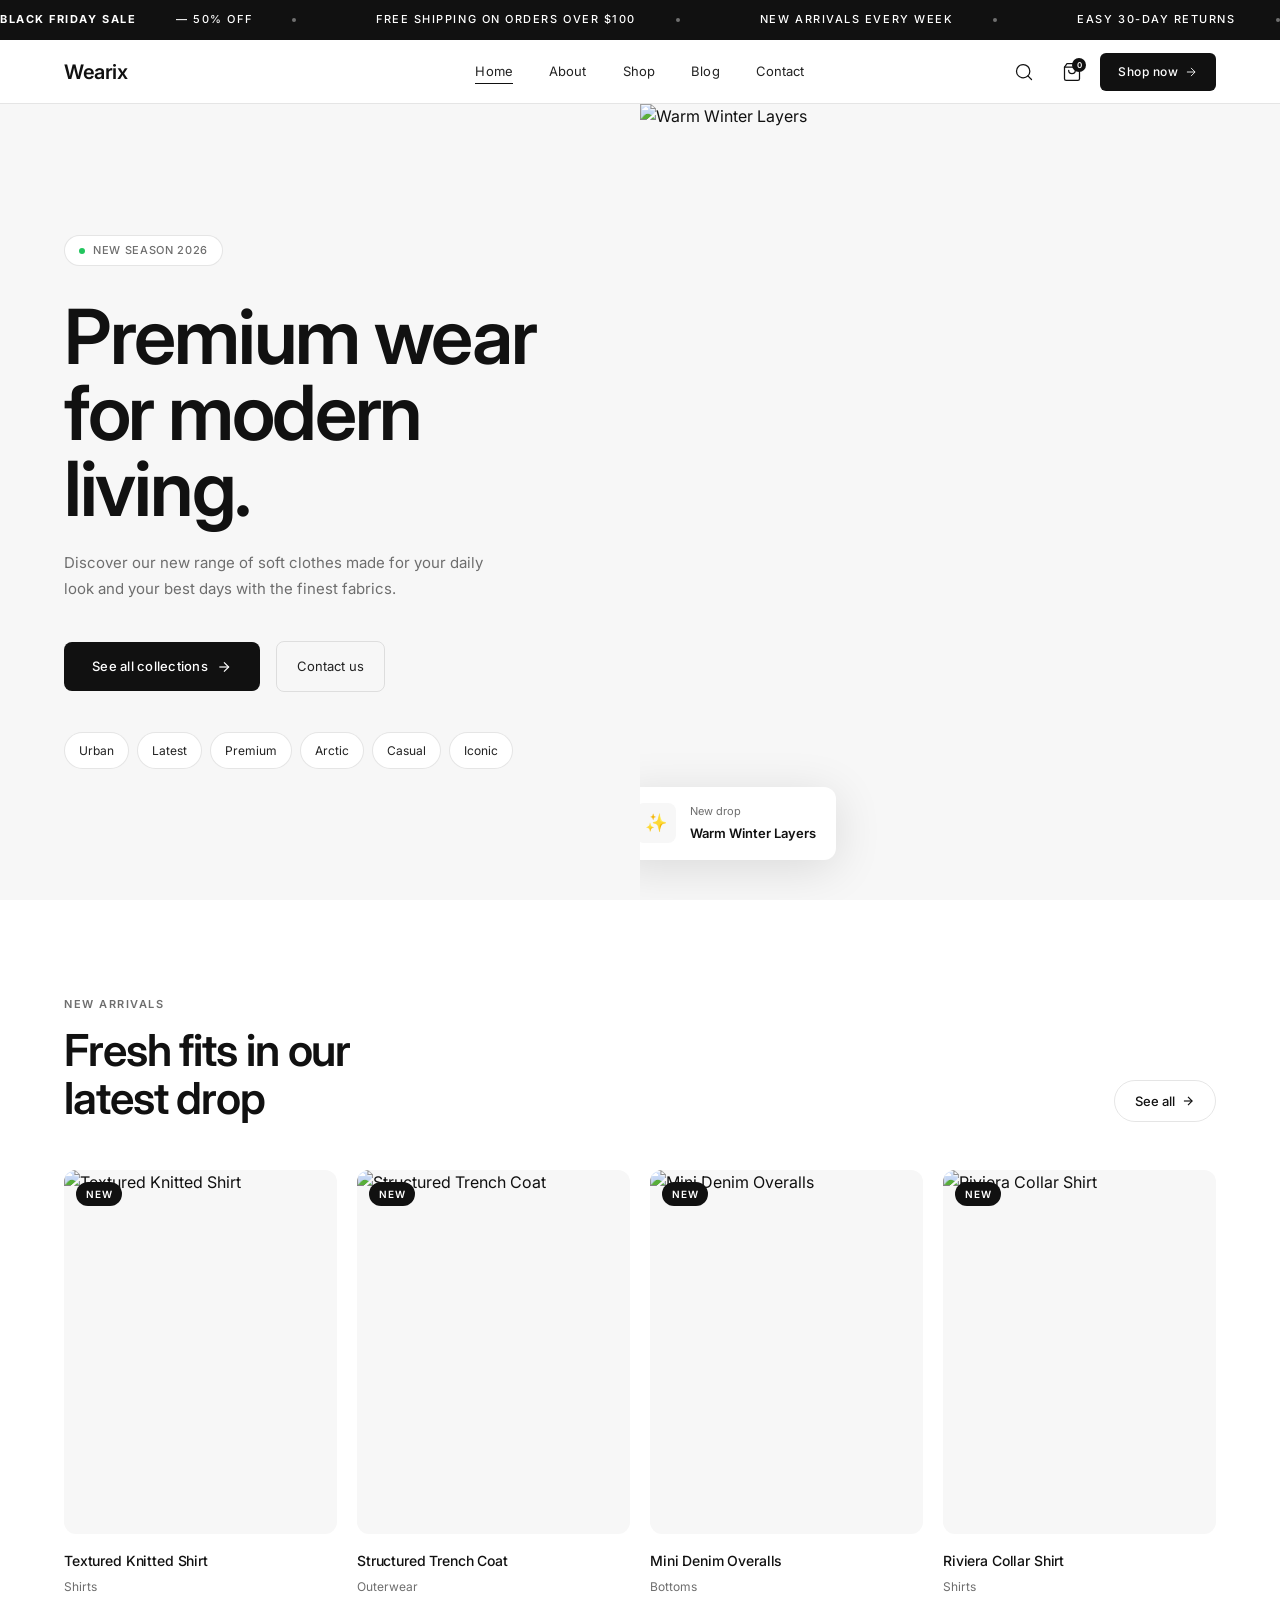
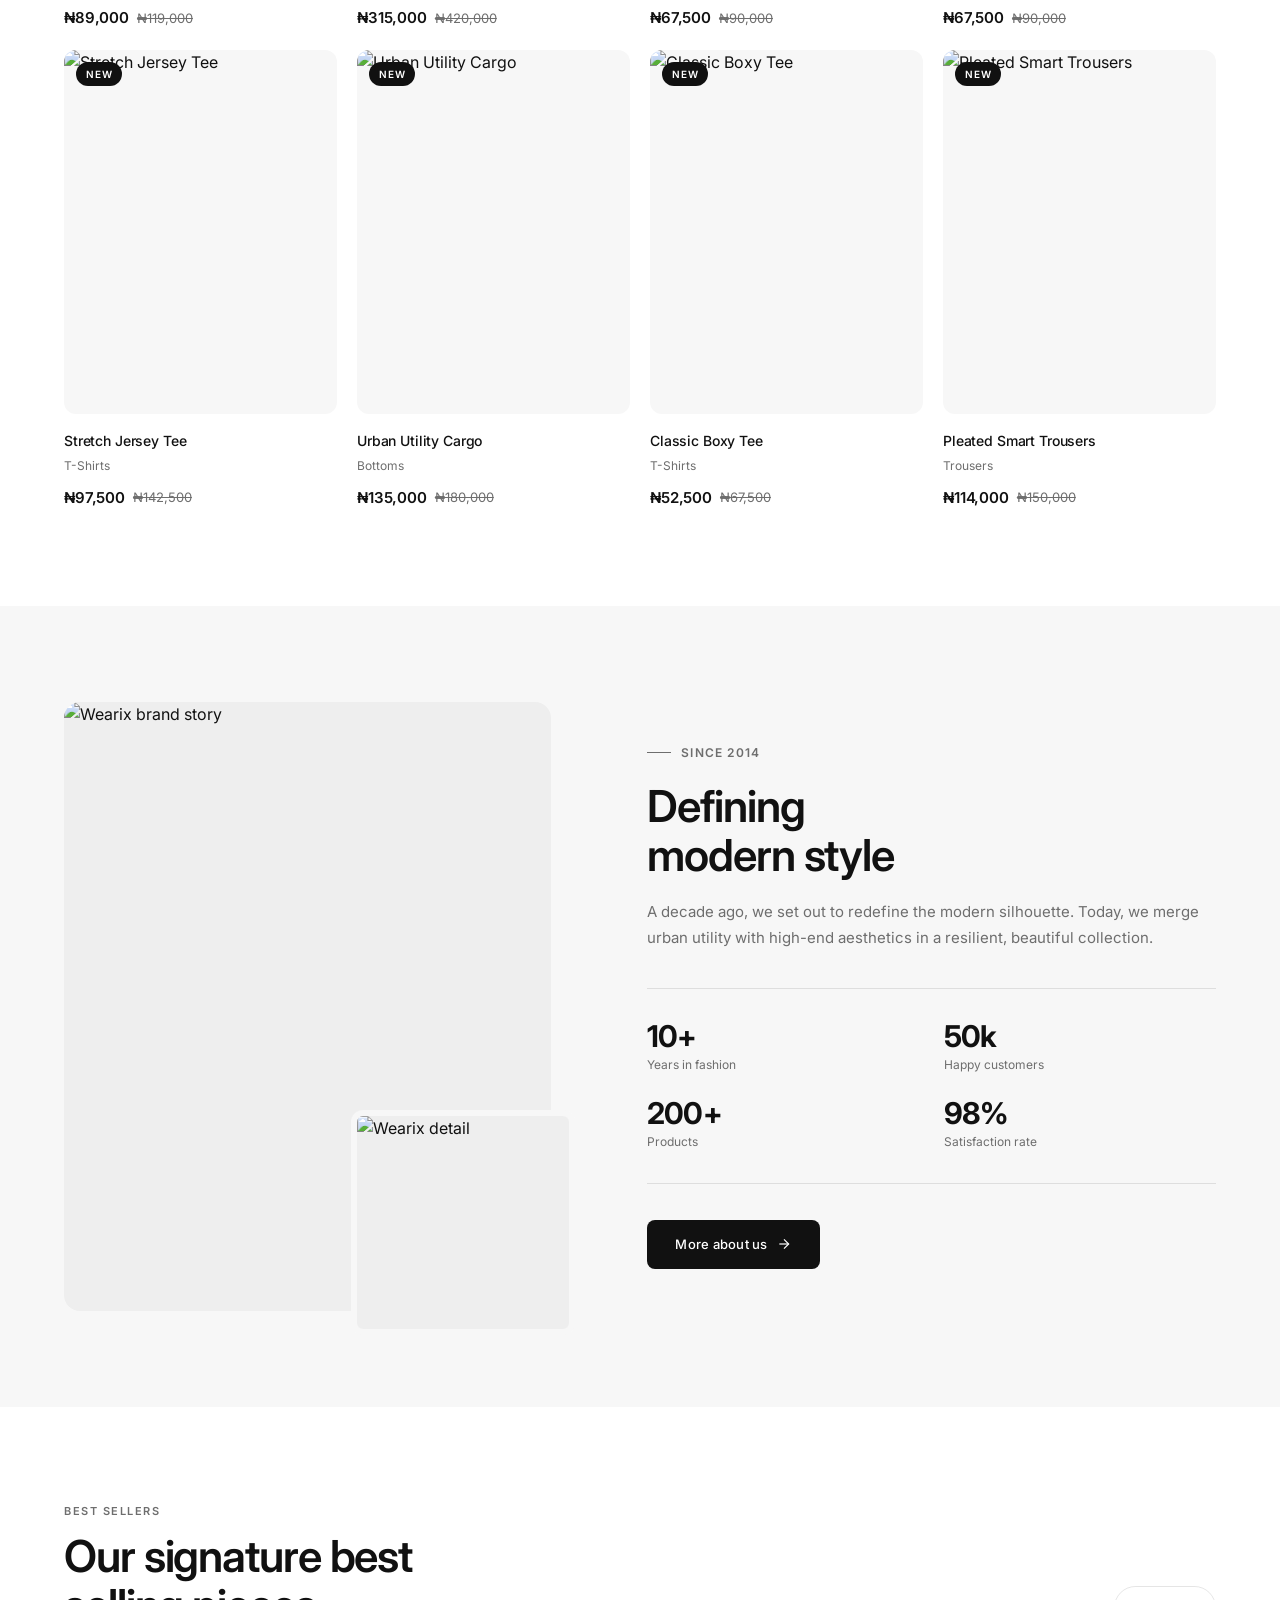
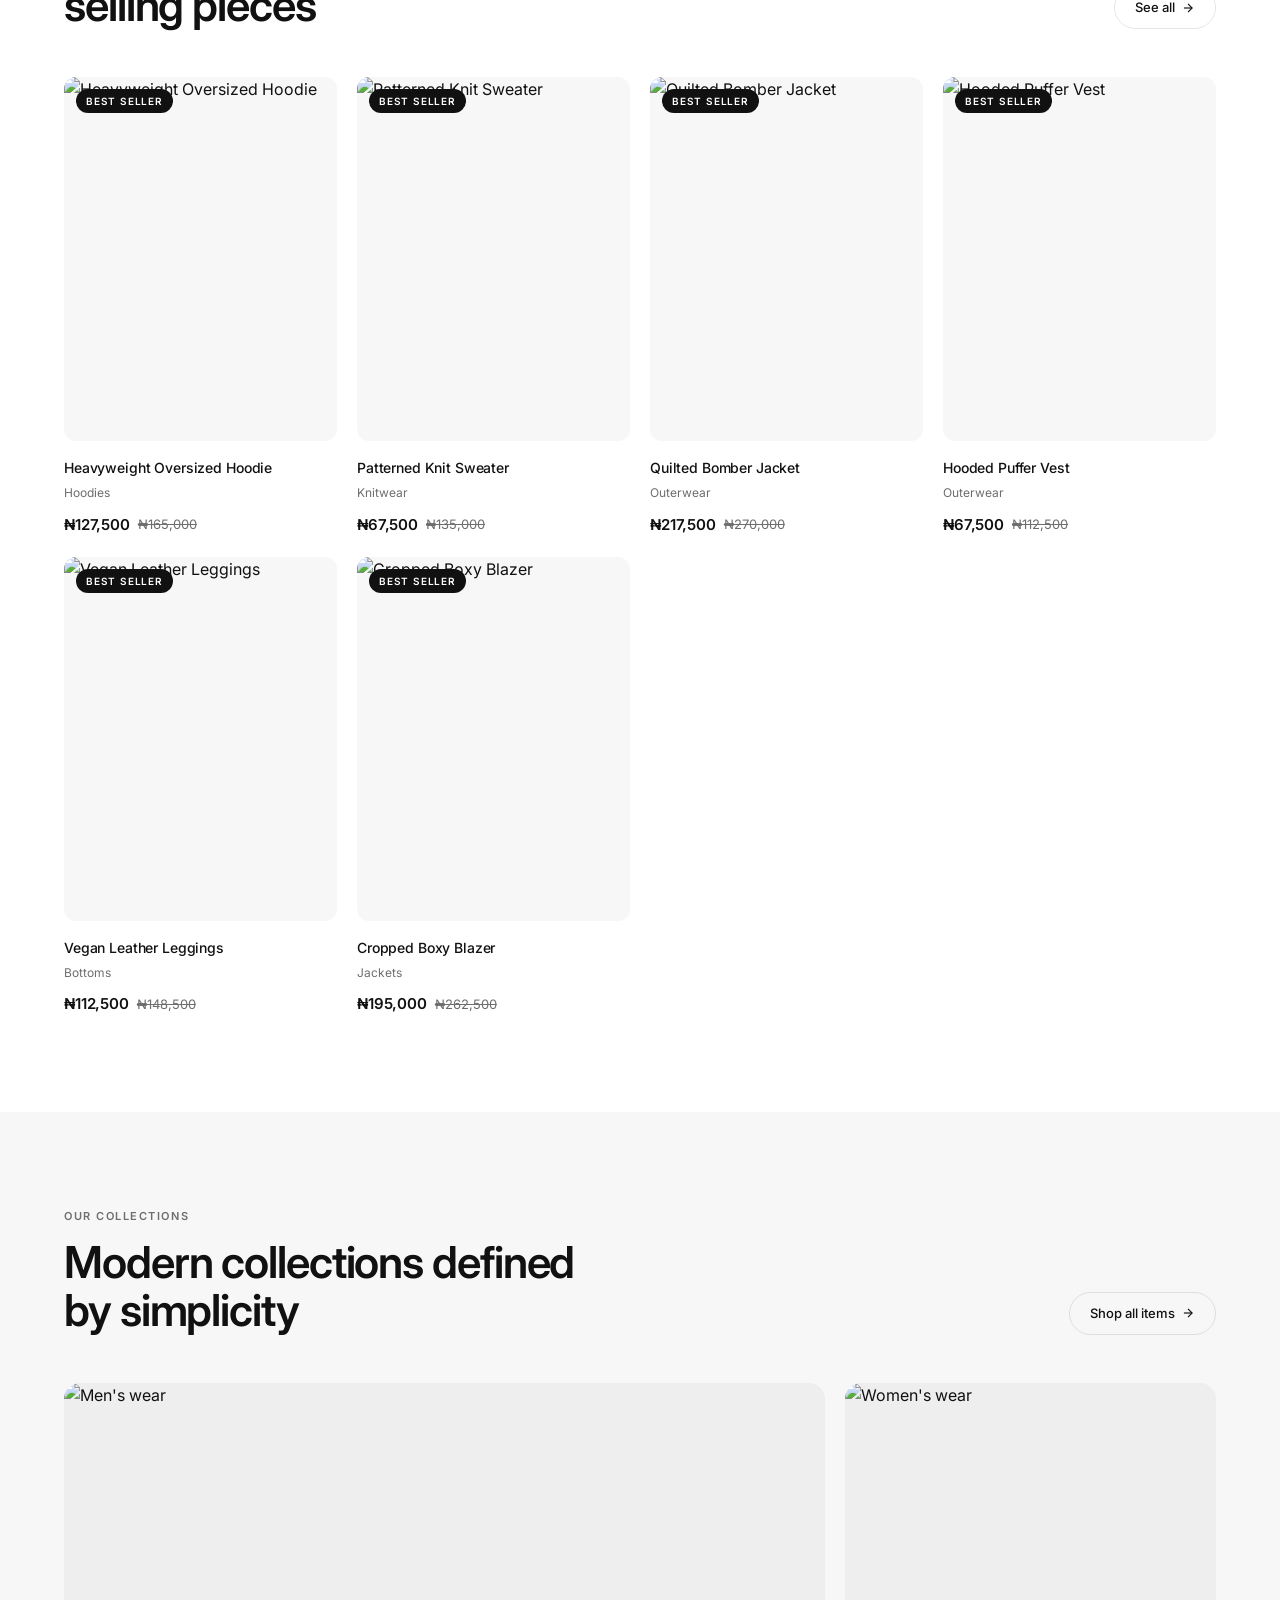
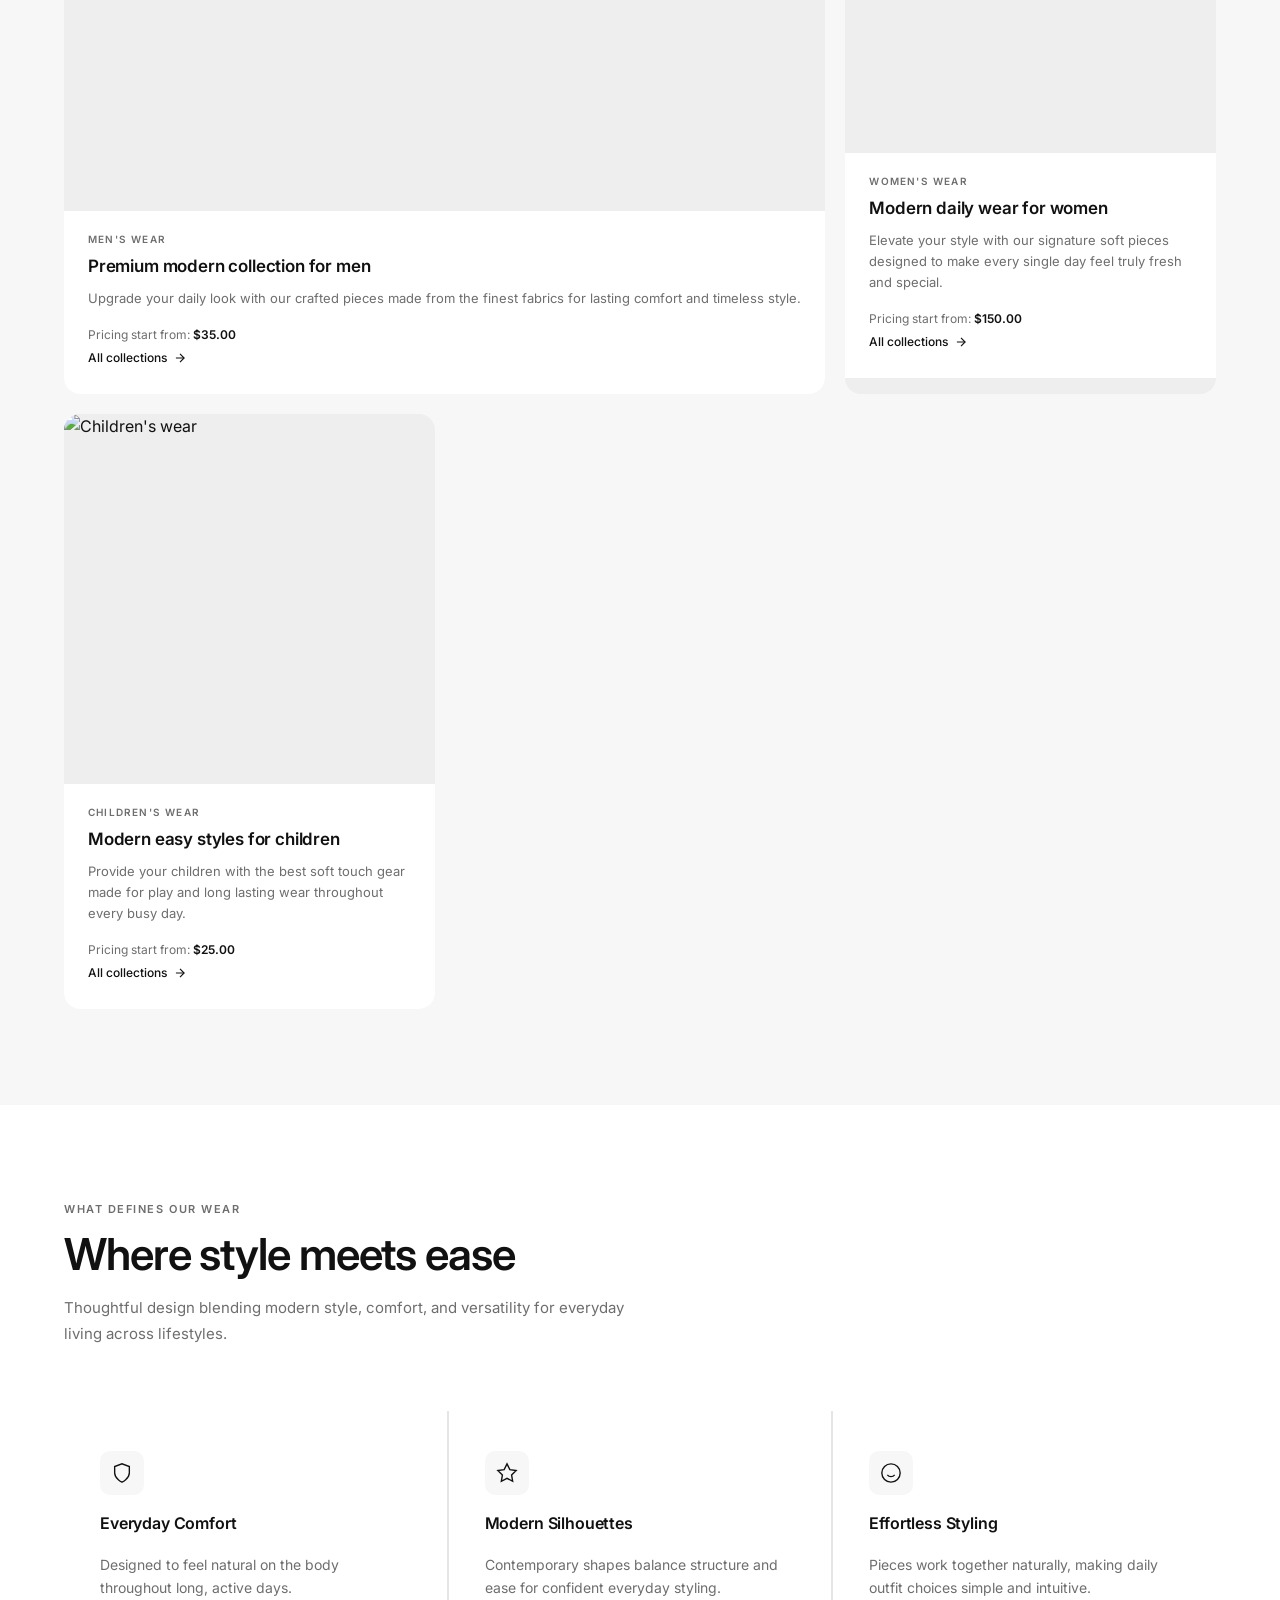
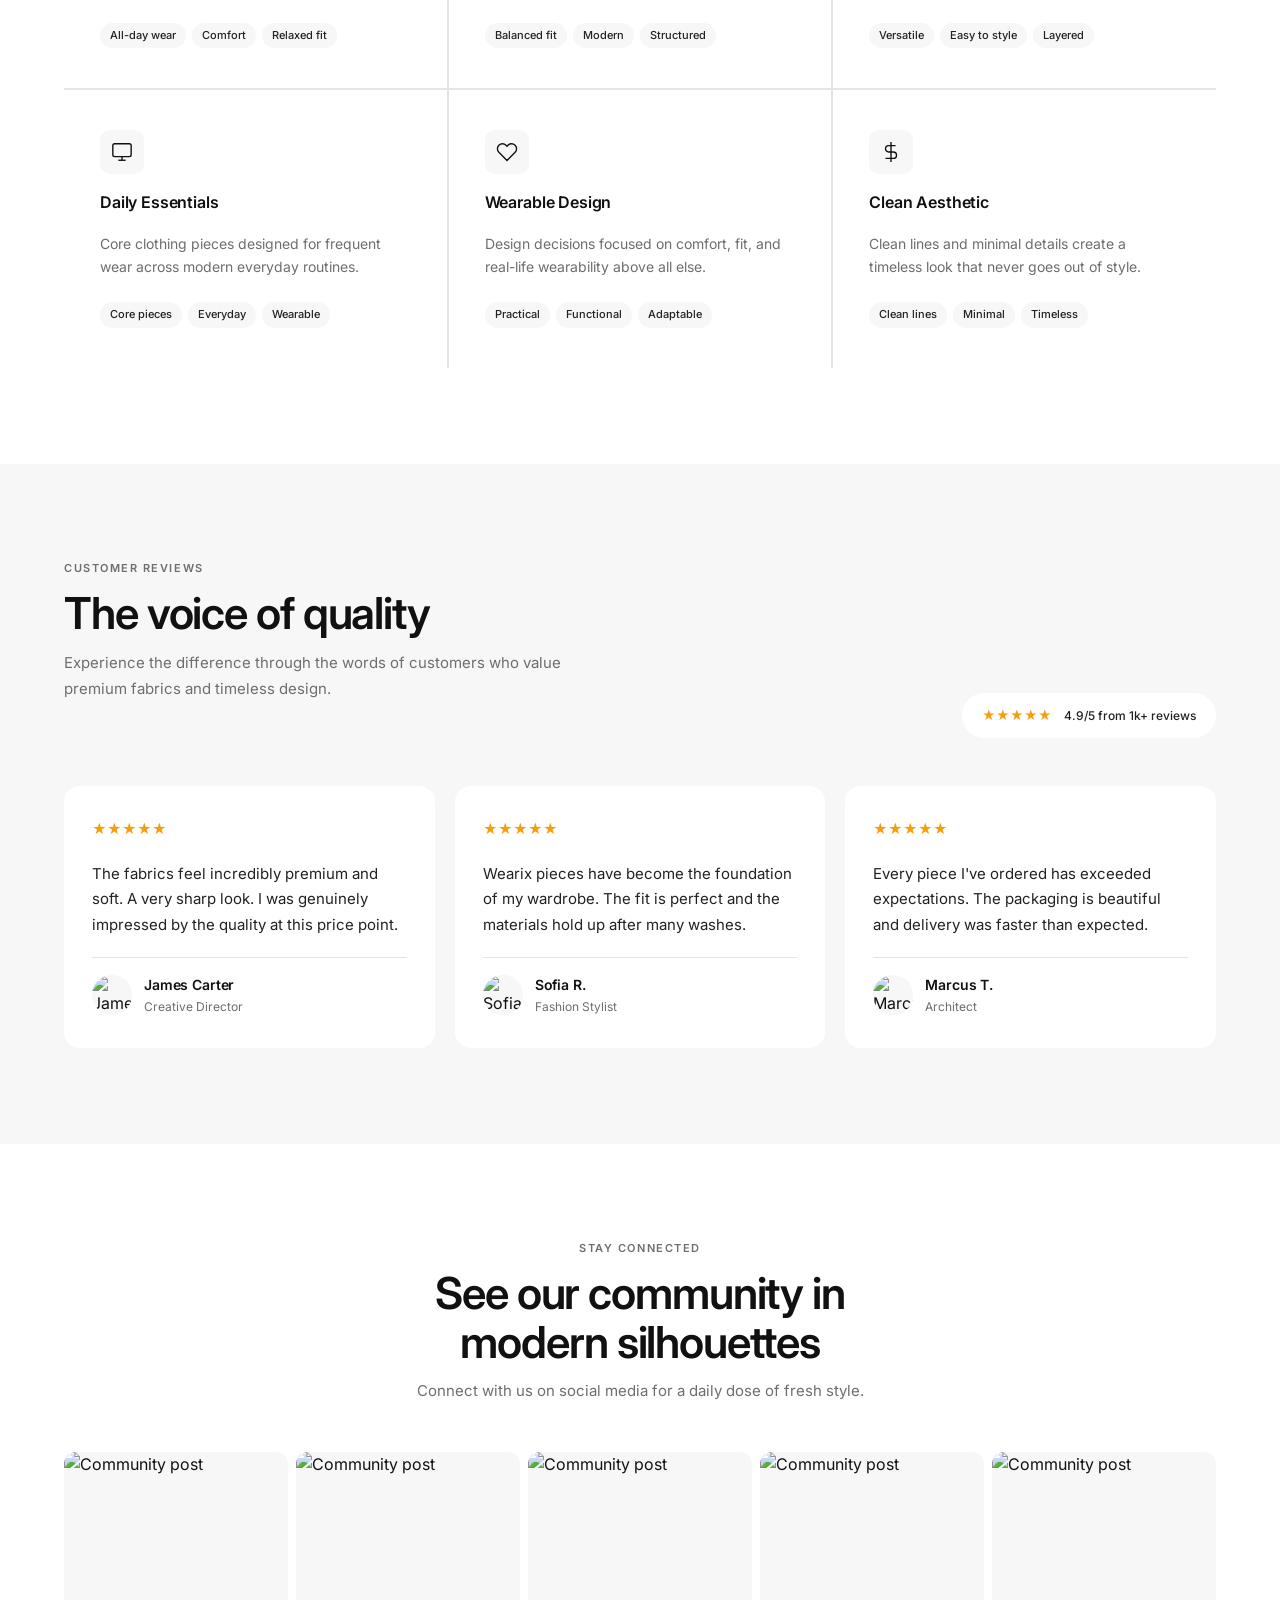
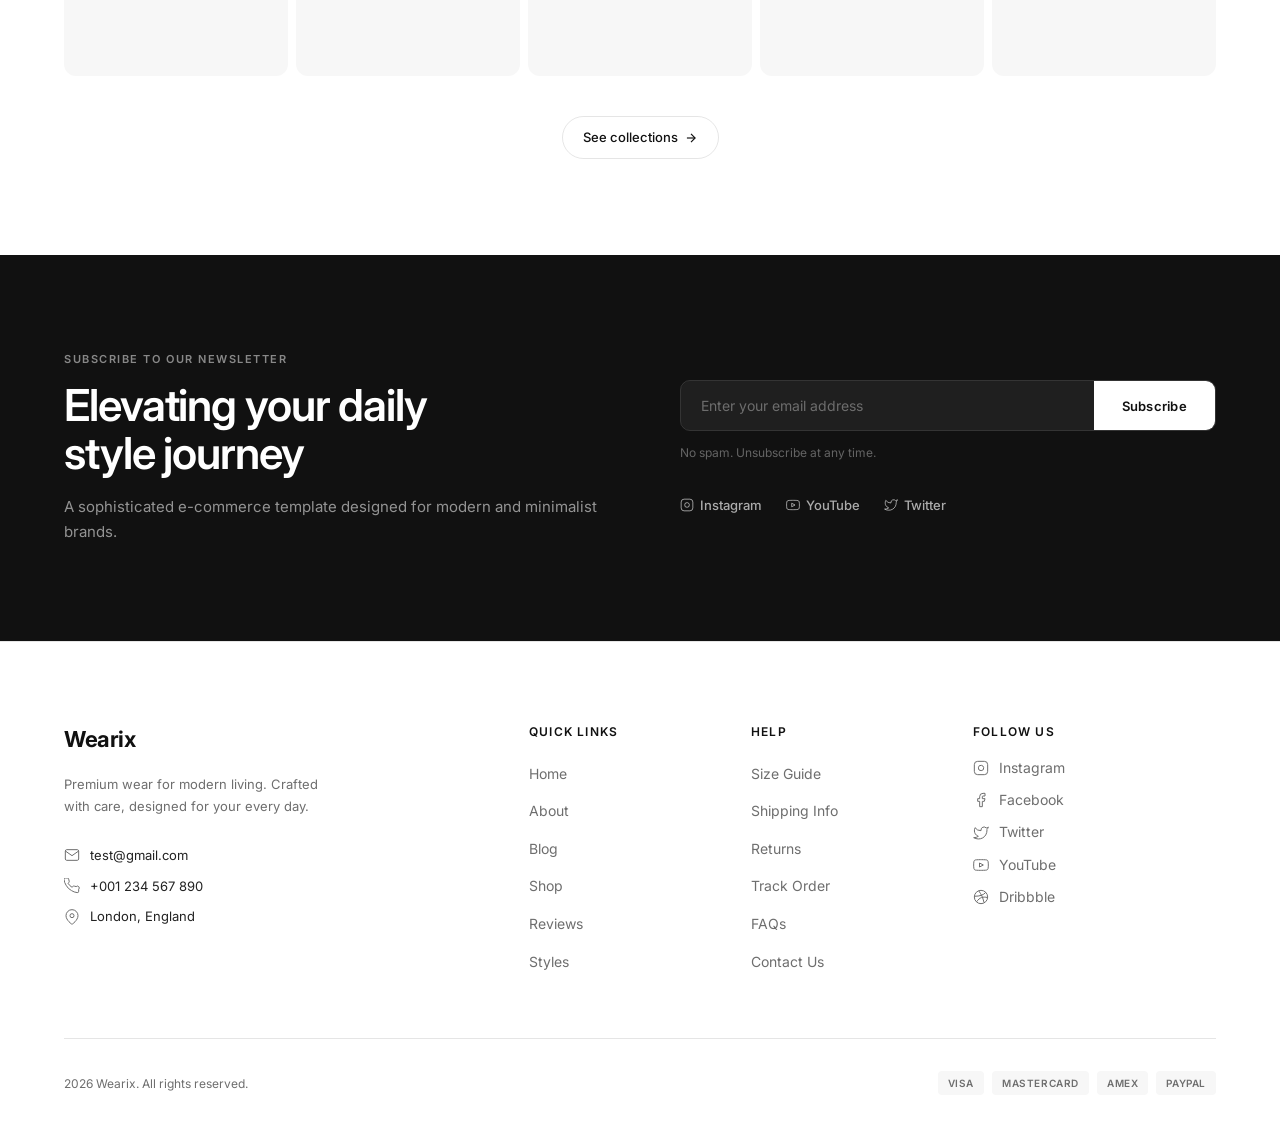
==== index.html @ 9a09ed1f "first commit" ====
<!DOCTYPE html>
<html lang="en">

<head>
  <meta charset="UTF-8">
  <meta name="viewport" content="width=device-width, initial-scale=1.0">
  <title>Wearix — Premium Wear for Modern Living</title>
  <meta name="description"
    content="Discover our new range of soft clothes made for your daily look with the finest fabrics.">
  <link rel="stylesheet" href="assets/css/global.css">
  <link rel="preconnect" href="https://fonts.googleapis.com">
  <link rel="preconnect" href="https://fonts.gstatic.com" crossorigin>
</head>

<body>

  <div class="announcement-bar">
    <div class="announcement-track">
      <div class="announcement-item"><strong>Black Friday Sale</strong> — 50% Off<span class="announcement-dot"></span>
      </div>
      <div class="announcement-item">Free shipping on orders over $100<span class="announcement-dot"></span></div>
      <div class="announcement-item">New arrivals every week<span class="announcement-dot"></span></div>
      <div class="announcement-item">Easy 30-day returns<span class="announcement-dot"></span></div>
      <div class="announcement-item"><strong>Black Friday Sale</strong> — 50% Off<span class="announcement-dot"></span>
      </div>
      <div class="announcement-item">Free shipping on orders over $100<span class="announcement-dot"></span></div>
      <div class="announcement-item">New arrivals every week<span class="announcement-dot"></span></div>
      <div class="announcement-item">Easy 30-day returns<span class="announcement-dot"></span></div>
    </div>
  </div>

  <header class="site-header">
    <div class="container">
      <div class="nav-wrapper">
        <a href="/" class="nav-logo-text">Wearix</a>
        <nav class="nav-links">
          <a href="#" class="active">Home</a>
          <a href="#">About</a>
          <a href="shop.html">Shop</a>
          <a href="#">Blog</a>
          <a href="#">Contact</a>
        </nav>
        <div class="nav-actions">
          <button class="nav-btn" aria-label="Search">
            <svg viewBox="0 0 24 24">
              <circle cx="11" cy="11" r="8" />
              <line x1="21" y1="21" x2="16.65" y2="16.65" />
            </svg>
          </button>
          <button class="nav-btn" aria-label="Cart">
            <svg viewBox="0 0 24 24">
              <path d="M6 2L3 6v14a2 2 0 002 2h14a2 2 0 002-2V6l-3-4z" />
              <line x1="3" y1="6" x2="21" y2="6" />
              <path d="M16 10a4 4 0 01-8 0" />
            </svg>
            <span class="cart-badge">0</span>
          </button>
          <a href="#" class="nav-shop-btn">
            Shop now
            <svg viewBox="0 0 24 24">
              <line x1="5" y1="12" x2="19" y2="12" />
              <polyline points="12 5 19 12 12 19" />
            </svg>
          </a>
          <button class="hamburger" aria-label="Menu">
            <span></span><span></span><span></span>
          </button>
        </div>
      </div>
    </div>
  </header>

  <nav class="mobile-nav">
    <a href="#">Home</a>
    <a href="#">About</a>
    <a href="#">Shop</a>
    <a href="#">Blog</a>
    <a href="#">Contact</a>
  </nav>

  <main>

    <section class="hero">
      <div class="hero-left">
        <div class="hero-tag-pill reveal">
          <span></span>New Season 2026
        </div>
        <h1 class="hero-headline reveal reveal-d1">Premium wear<br>for modern<br>living.</h1>
        <p class="hero-subline reveal reveal-d2">Discover our new range of soft clothes made for your daily look and
          your best days with the finest fabrics.</p>
        <div class="hero-cta-group reveal reveal-d3">
          <a href="#" class="btn-black">
            See all collections
            <svg viewBox="0 0 24 24">
              <line x1="5" y1="12" x2="19" y2="12" />
              <polyline points="12 5 19 12 12 19" />
            </svg>
          </a>
          <a href="#" class="btn-ghost">Contact us</a>
        </div>
        <div class="hero-category-labels reveal reveal-d4">
          <span class="category-pill">Urban</span>
          <span class="category-pill">Latest</span>
          <span class="category-pill">Premium</span>
          <span class="category-pill">Arctic</span>
          <span class="category-pill">Casual</span>
          <span class="category-pill">Iconic</span>
        </div>
      </div>
      <div class="hero-right">
        <div class="hero-main-img">
          <img src="https://framerusercontent.com/images/g813yVl0fq2gEobS7kOZx537SY.jpg" alt="Warm Winter Layers"
            fetchpriority="high">
        </div>
        <div class="hero-floating-card">
          <div class="floating-card-icon">&#10024;</div>
          <div>
            <p class="floating-card-label">New drop</p>
            <p class="floating-card-value">Warm Winter Layers</p>
          </div>
        </div>
      </div>
    </section>

    <section class="new-arrivals">
      <div class="container">
        <div class="section-header">
          <div>
            <p class="section-label reveal">New Arrivals</p>
            <h2 class="section-title reveal reveal-d1">Fresh fits in our<br>latest drop</h2>
          </div>
          <a href="#" class="see-all-link reveal">
            See all
            <svg viewBox="0 0 24 24">
              <line x1="5" y1="12" x2="19" y2="12" />
              <polyline points="12 5 19 12 12 19" />
            </svg>
          </a>
        </div>
        <div class="products-grid" id="new-arrivals-grid"></div>
      </div>
    </section>

    <section class="brand-story">
      <div class="container">
        <div class="brand-story-inner">
          <div class="brand-story-images reveal">
            <div class="brand-story-main">
              <img src="https://framerusercontent.com/images/FFAlreqmltBbtn7iNy9lIQTMI.png" alt="Wearix brand story"
                loading="lazy">
            </div>
            <div class="brand-story-accent">
              <img src="https://framerusercontent.com/images/6nknFZTNUtU9BA1FnqLy7dPrtmE.png" alt="Wearix detail"
                loading="lazy">
            </div>
          </div>
          <div class="brand-story-content">
            <p class="brand-since reveal">Since 2014</p>
            <h2 class="brand-story-headline reveal reveal-d1">Defining<br>modern style</h2>
            <p class="brand-story-text reveal reveal-d2">A decade ago, we set out to redefine the modern silhouette.
              Today, we merge urban utility with high-end aesthetics in a resilient, beautiful collection.</p>
            <div class="brand-stats reveal reveal-d3">
              <div>
                <p class="brand-stat-value">10+</p>
                <p class="brand-stat-label">Years in fashion</p>
              </div>
              <div>
                <p class="brand-stat-value">50k</p>
                <p class="brand-stat-label">Happy customers</p>
              </div>
              <div>
                <p class="brand-stat-value">200+</p>
                <p class="brand-stat-label">Products</p>
              </div>
              <div>
                <p class="brand-stat-value">98%</p>
                <p class="brand-stat-label">Satisfaction rate</p>
              </div>
            </div>
            <a href="#" class="btn-black reveal reveal-d4">
              More about us
              <svg viewBox="0 0 24 24">
                <line x1="5" y1="12" x2="19" y2="12" />
                <polyline points="12 5 19 12 12 19" />
              </svg>
            </a>
          </div>
        </div>
      </div>
    </section>

    <section class="best-sellers">
      <div class="container">
        <div class="section-header">
          <div>
            <p class="section-label reveal">Best Sellers</p>
            <h2 class="section-title reveal reveal-d1">Our signature best<br>selling pieces</h2>
          </div>
          <a href="#" class="see-all-link reveal">
            See all
            <svg viewBox="0 0 24 24">
              <line x1="5" y1="12" x2="19" y2="12" />
              <polyline points="12 5 19 12 12 19" />
            </svg>
          </a>
        </div>
        <div class="products-grid" id="best-sellers-grid"></div>
      </div>
    </section>

    <section class="collections">
      <div class="container">
        <div class="section-header">
          <div>
            <p class="section-label reveal">Our Collections</p>
            <h2 class="section-title reveal reveal-d1">Modern collections defined<br>by simplicity</h2>
          </div>
          <a href="#" class="see-all-link reveal">
            Shop all items
            <svg viewBox="0 0 24 24">
              <line x1="5" y1="12" x2="19" y2="12" />
              <polyline points="12 5 19 12 12 19" />
            </svg>
          </a>
        </div>
        <div class="collections-grid">
          <article class="collection-card reveal">
            <div class="collection-img">
              <img src="https://framerusercontent.com/images/XY7DXjHvJ7qxI2SulzDqvBiRbvw.png" alt="Men's wear"
                loading="lazy">
            </div>
            <div class="collection-info">
              <p class="collection-category">Men's wear</p>
              <h3 class="collection-name">Premium modern collection for men</h3>
              <p class="collection-desc">Upgrade your daily look with our crafted pieces made from the finest fabrics
                for lasting comfort and timeless style.</p>
              <p class="collection-price-from">Pricing start from: <strong>$35.00</strong></p>
              <a href="#" class="collection-cta">
                All collections
                <svg viewBox="0 0 24 24">
                  <line x1="5" y1="12" x2="19" y2="12" />
                  <polyline points="12 5 19 12 12 19" />
                </svg>
              </a>
            </div>
          </article>
          <article class="collection-card reveal reveal-d1">
            <div class="collection-img">
              <img src="https://framerusercontent.com/images/VW4VJmmdCt9WP6FoBGWnqDq6VS8.png" alt="Women's wear"
                loading="lazy">
            </div>
            <div class="collection-info">
              <p class="collection-category">Women's wear</p>
              <h3 class="collection-name">Modern daily wear for women</h3>
              <p class="collection-desc">Elevate your style with our signature soft pieces designed to make every single
                day feel truly fresh and special.</p>
              <p class="collection-price-from">Pricing start from: <strong>$150.00</strong></p>
              <a href="#" class="collection-cta">
                All collections
                <svg viewBox="0 0 24 24">
                  <line x1="5" y1="12" x2="19" y2="12" />
                  <polyline points="12 5 19 12 12 19" />
                </svg>
              </a>
            </div>
          </article>
          <article class="collection-card reveal reveal-d2">
            <div class="collection-img">
              <img src="https://framerusercontent.com/images/cWQhDyWBhK2dbOvMbEutN5jO0s.png" alt="Children's wear"
                loading="lazy">
            </div>
            <div class="collection-info">
              <p class="collection-category">Children's wear</p>
              <h3 class="collection-name">Modern easy styles for children</h3>
              <p class="collection-desc">Provide your children with the best soft touch gear made for play and long
                lasting wear throughout every busy day.</p>
              <p class="collection-price-from">Pricing start from: <strong>$25.00</strong></p>
              <a href="#" class="collection-cta">
                All collections
                <svg viewBox="0 0 24 24">
                  <line x1="5" y1="12" x2="19" y2="12" />
                  <polyline points="12 5 19 12 12 19" />
                </svg>
              </a>
            </div>
          </article>
        </div>
      </div>
    </section>

    <section class="features">
      <div class="container">
        <div class="features-header">
          <p class="section-label reveal">What defines our wear</p>
          <h2 class="section-title reveal reveal-d1">Where style meets ease</h2>
          <p class="brand-story-text reveal reveal-d2" style="margin-top:16px">Thoughtful design blending modern style,
            comfort, and versatility for everyday living across lifestyles.</p>
        </div>
        <div class="features-grid">
          <div class="feature-card reveal">
            <div class="feature-icon">
              <svg viewBox="0 0 24 24">
                <path d="M12 22s8-4 8-10V5l-8-3-8 3v7c0 6 8 10 8 10z" />
              </svg>
            </div>
            <p class="feature-name">Everyday Comfort</p>
            <p class="feature-desc">Designed to feel natural on the body throughout long, active days.</p>
            <div class="feature-tags">
              <span class="feature-tag">All-day wear</span>
              <span class="feature-tag">Comfort</span>
              <span class="feature-tag">Relaxed fit</span>
            </div>
          </div>
          <div class="feature-card reveal reveal-d1">
            <div class="feature-icon">
              <svg viewBox="0 0 24 24">
                <polygon
                  points="12 2 15.09 8.26 22 9.27 17 14.14 18.18 21.02 12 17.77 5.82 21.02 7 14.14 2 9.27 8.91 8.26 12 2" />
              </svg>
            </div>
            <p class="feature-name">Modern Silhouettes</p>
            <p class="feature-desc">Contemporary shapes balance structure and ease for confident everyday styling.</p>
            <div class="feature-tags">
              <span class="feature-tag">Balanced fit</span>
              <span class="feature-tag">Modern</span>
              <span class="feature-tag">Structured</span>
            </div>
          </div>
          <div class="feature-card reveal reveal-d2">
            <div class="feature-icon">
              <svg viewBox="0 0 24 24">
                <circle cx="12" cy="12" r="10" />
                <path d="M8 14s1.5 2 4 2 4-2 4-2" />
                <line x1="9" y1="9" x2="9.01" y2="9" />
                <line x1="15" y1="9" x2="15.01" y2="9" />
              </svg>
            </div>
            <p class="feature-name">Effortless Styling</p>
            <p class="feature-desc">Pieces work together naturally, making daily outfit choices simple and intuitive.
            </p>
            <div class="feature-tags">
              <span class="feature-tag">Versatile</span>
              <span class="feature-tag">Easy to style</span>
              <span class="feature-tag">Layered</span>
            </div>
          </div>
          <div class="feature-card reveal reveal-d3">
            <div class="feature-icon">
              <svg viewBox="0 0 24 24">
                <rect x="2" y="3" width="20" height="14" rx="2" ry="2" />
                <line x1="8" y1="21" x2="16" y2="21" />
                <line x1="12" y1="17" x2="12" y2="21" />
              </svg>
            </div>
            <p class="feature-name">Daily Essentials</p>
            <p class="feature-desc">Core clothing pieces designed for frequent wear across modern everyday routines.</p>
            <div class="feature-tags">
              <span class="feature-tag">Core pieces</span>
              <span class="feature-tag">Everyday</span>
              <span class="feature-tag">Wearable</span>
            </div>
          </div>
          <div class="feature-card reveal reveal-d4">
            <div class="feature-icon">
              <svg viewBox="0 0 24 24">
                <path
                  d="M20.84 4.61a5.5 5.5 0 00-7.78 0L12 5.67l-1.06-1.06a5.5 5.5 0 00-7.78 7.78l1.06 1.06L12 21.23l7.78-7.78 1.06-1.06a5.5 5.5 0 000-7.78z" />
              </svg>
            </div>
            <p class="feature-name">Wearable Design</p>
            <p class="feature-desc">Design decisions focused on comfort, fit, and real-life wearability above all else.
            </p>
            <div class="feature-tags">
              <span class="feature-tag">Practical</span>
              <span class="feature-tag">Functional</span>
              <span class="feature-tag">Adaptable</span>
            </div>
          </div>
          <div class="feature-card reveal reveal-d5">
            <div class="feature-icon">
              <svg viewBox="0 0 24 24">
                <line x1="12" y1="1" x2="12" y2="23" />
                <path d="M17 5H9.5a3.5 3.5 0 000 7h5a3.5 3.5 0 010 7H6" />
              </svg>
            </div>
            <p class="feature-name">Clean Aesthetic</p>
            <p class="feature-desc">Clean lines and minimal details create a timeless look that never goes out of style.
            </p>
            <div class="feature-tags">
              <span class="feature-tag">Clean lines</span>
              <span class="feature-tag">Minimal</span>
              <span class="feature-tag">Timeless</span>
            </div>
          </div>
        </div>
      </div>
    </section>

    <section class="testimonials">
      <div class="container">
        <div class="testimonials-header">
          <div>
            <p class="section-label reveal">Customer Reviews</p>
            <h2 class="section-title reveal reveal-d1">The voice of quality</h2>
            <p class="brand-story-text reveal reveal-d2" style="margin-top:12px;max-width:520px">Experience the
              difference through the words of customers who value premium fabrics and timeless design.</p>
          </div>
          <div class="testimonials-meta reveal">
            <div class="stars">&#9733;&#9733;&#9733;&#9733;&#9733;</div>
            <span class="rating-text">4.9/5 from 1k+ reviews</span>
          </div>
        </div>
        <div class="testimonials-grid">
          <div class="testimonial-card reveal">
            <div class="testimonial-stars">&#9733;&#9733;&#9733;&#9733;&#9733;</div>
            <p class="testimonial-text">The fabrics feel incredibly premium and soft. A very sharp look. I was genuinely
              impressed by the quality at this price point.</p>
            <div class="testimonial-author">
              <div class="author-avatar">
                <img src="https://framerusercontent.com/images/UDfLjRvzk0xpuvTb0EisZ50R4B8.png" alt="James Carter"
                  loading="lazy">
              </div>
              <div>
                <p class="author-name">James Carter</p>
                <p class="author-title">Creative Director</p>
              </div>
            </div>
          </div>
          <div class="testimonial-card reveal reveal-d1">
            <div class="testimonial-stars">&#9733;&#9733;&#9733;&#9733;&#9733;</div>
            <p class="testimonial-text">Wearix pieces have become the foundation of my wardrobe. The fit is perfect and
              the materials hold up after many washes.</p>
            <div class="testimonial-author">
              <div class="author-avatar">
                <img src="https://framerusercontent.com/images/hpBEL1qSUqtuE2iSr01qaWoVTJM.png" alt="Sofia R."
                  loading="lazy">
              </div>
              <div>
                <p class="author-name">Sofia R.</p>
                <p class="author-title">Fashion Stylist</p>
              </div>
            </div>
          </div>
          <div class="testimonial-card reveal reveal-d2">
            <div class="testimonial-stars">&#9733;&#9733;&#9733;&#9733;&#9733;</div>
            <p class="testimonial-text">Every piece I've ordered has exceeded expectations. The packaging is beautiful
              and delivery was faster than expected.</p>
            <div class="testimonial-author">
              <div class="author-avatar">
                <img src="https://framerusercontent.com/images/DKGh82SyvtbMKZ4jbKtsf3cq42c.png" alt="Marcus T."
                  loading="lazy">
              </div>
              <div>
                <p class="author-name">Marcus T.</p>
                <p class="author-title">Architect</p>
              </div>
            </div>
          </div>
        </div>
      </div>
    </section>

    <section class="social-wall">
      <div class="container">
        <div class="social-wall-header">
          <p class="section-label reveal">Stay Connected</p>
          <h2 class="section-title reveal reveal-d1">See our community in<br>modern silhouettes</h2>
          <p class="brand-story-text reveal reveal-d2" style="margin-top:12px">Connect with us on social media for a
            daily dose of fresh style.</p>
        </div>
        <div class="social-grid">
          <div class="social-item reveal">
            <img src="https://framerusercontent.com/images/a7qNl1CXTOrgB91iOnO8iwyMrI.jpeg" alt="Community post"
              loading="lazy">
            <div class="social-item-overlay"><svg viewBox="0 0 24 24">
                <rect x="2" y="2" width="20" height="20" rx="5" />
                <path d="M16 11.37A4 4 0 1112.63 8 4 4 0 0116 11.37z" />
                <line x1="17.5" y1="6.5" x2="17.51" y2="6.5" />
              </svg></div>
          </div>
          <div class="social-item reveal reveal-d1">
            <img src="https://framerusercontent.com/images/ybJODTv9BV3Z7bMYd6a6bclh6Sg.jpeg" alt="Community post"
              loading="lazy">
            <div class="social-item-overlay"><svg viewBox="0 0 24 24">
                <rect x="2" y="2" width="20" height="20" rx="5" />
                <path d="M16 11.37A4 4 0 1112.63 8 4 4 0 0116 11.37z" />
                <line x1="17.5" y1="6.5" x2="17.51" y2="6.5" />
              </svg></div>
          </div>
          <div class="social-item reveal reveal-d2">
            <img src="https://framerusercontent.com/images/JBfpcQ5zwrSJimngcpAyoOiP1Hk.png" alt="Community post"
              loading="lazy">
            <div class="social-item-overlay"><svg viewBox="0 0 24 24">
                <rect x="2" y="2" width="20" height="20" rx="5" />
                <path d="M16 11.37A4 4 0 1112.63 8 4 4 0 0116 11.37z" />
                <line x1="17.5" y1="6.5" x2="17.51" y2="6.5" />
              </svg></div>
          </div>
          <div class="social-item reveal reveal-d3">
            <img src="https://framerusercontent.com/images/ATHsoTzpbKxwwKkISL2Qfi2BQ2U.jpeg" alt="Community post"
              loading="lazy">
            <div class="social-item-overlay"><svg viewBox="0 0 24 24">
                <rect x="2" y="2" width="20" height="20" rx="5" />
                <path d="M16 11.37A4 4 0 1112.63 8 4 4 0 0116 11.37z" />
                <line x1="17.5" y1="6.5" x2="17.51" y2="6.5" />
              </svg></div>
          </div>
          <div class="social-item reveal reveal-d4">
            <img src="https://framerusercontent.com/images/h5mjcigkuGzHUrDKNZj4VOiAg.jpeg" alt="Community post"
              loading="lazy">
            <div class="social-item-overlay"><svg viewBox="0 0 24 24">
                <rect x="2" y="2" width="20" height="20" rx="5" />
                <path d="M16 11.37A4 4 0 1112.63 8 4 4 0 0116 11.37z" />
                <line x1="17.5" y1="6.5" x2="17.51" y2="6.5" />
              </svg></div>
          </div>
        </div>
        <div style="text-align:center;margin-top:40px">
          <a href="#" class="see-all-link reveal" style="display:inline-flex">
            See collections
            <svg viewBox="0 0 24 24">
              <line x1="5" y1="12" x2="19" y2="12" />
              <polyline points="12 5 19 12 12 19" />
            </svg>
          </a>
        </div>
      </div>
    </section>

    <section class="newsletter">
      <div class="container">
        <div class="newsletter-inner">
          <div class="newsletter-left">
            <p class="section-label reveal">Subscribe to our newsletter</p>
            <h2 class="newsletter-title reveal reveal-d1">Elevating your daily<br>style journey</h2>
            <p class="newsletter-sub reveal reveal-d2">A sophisticated e-commerce template designed for modern and
              minimalist brands.</p>
          </div>
          <div class="newsletter-form-wrap reveal reveal-d2">
            <form class="newsletter-form">
              <div class="newsletter-input-row">
                <input type="email" placeholder="Enter your email address" autocomplete="email" required>
                <button type="submit" class="newsletter-submit">Subscribe</button>
              </div>
            </form>
            <p class="newsletter-note">No spam. Unsubscribe at any time.</p>
            <div class="newsletter-links">
              <a href="#" class="newsletter-link">
                <svg viewBox="0 0 24 24">
                  <rect x="2" y="2" width="20" height="20" rx="5" />
                  <path d="M16 11.37A4 4 0 1112.63 8 4 4 0 0116 11.37z" />
                  <line x1="17.5" y1="6.5" x2="17.51" y2="6.5" />
                </svg>
                Instagram
              </a>
              <a href="#" class="newsletter-link">
                <svg viewBox="0 0 24 24">
                  <path
                    d="M22.54 6.42a2.78 2.78 0 00-1.95-1.96C18.88 4 12 4 12 4s-6.88 0-8.59.46a2.78 2.78 0 00-1.95 1.96A29 29 0 001 12a29 29 0 00.46 5.58A2.78 2.78 0 003.41 19.6C5.12 20 12 20 12 20s6.88 0 8.59-.46a2.78 2.78 0 001.95-1.95A29 29 0 0023 12a29 29 0 00-.46-5.58z" />
                  <polygon points="9.75 15.02 15.5 12 9.75 8.98 9.75 15.02" />
                </svg>
                YouTube
              </a>
              <a href="#" class="newsletter-link">
                <svg viewBox="0 0 24 24">
                  <path
                    d="M23 3a10.9 10.9 0 01-3.14 1.53 4.48 4.48 0 00-7.86 3v1A10.66 10.66 0 013 4s-4 9 5 13a11.64 11.64 0 01-7 2c9 5 20 0 20-11.5a4.5 4.5 0 00-.08-.83A7.72 7.72 0 0023 3z" />
                </svg>
                Twitter
              </a>
            </div>
          </div>
        </div>
      </div>
    </section>

  </main>

  <footer class="site-footer">
    <div class="container">
      <div class="footer-grid">
        <div>
          <div class="footer-logo-wrap">
            <p class="footer-logo-text">Wearix</p>
          </div>
          <p class="footer-tagline">Premium wear for modern living. Crafted with care, designed for your every day.</p>
          <div class="footer-contact-items">
            <a href="mailto:test@gmail.com" class="footer-contact-item">
              <svg viewBox="0 0 24 24">
                <path d="M4 4h16c1.1 0 2 .9 2 2v12c0 1.1-.9 2-2 2H4c-1.1 0-2-.9-2-2V6c0-1.1.9-2 2-2z" />
                <polyline points="22,6 12,13 2,6" />
              </svg>
              test@gmail.com
            </a>
            <a href="tel:+0012345678900" class="footer-contact-item">
              <svg viewBox="0 0 24 24">
                <path
                  d="M22 16.92v3a2 2 0 01-2.18 2 19.79 19.79 0 01-8.63-3.07A19.5 19.5 0 013.07 10.8a19.79 19.79 0 01-3.07-8.67A2 2 0 012 0h3a2 2 0 012 1.72c.127.96.361 1.903.7 2.81a2 2 0 01-.45 2.11L6.09 7.91a16 16 0 006 6l1.27-1.27a2 2 0 012.11-.45c.907.339 1.85.573 2.81.7A2 2 0 0122 16.92z" />
              </svg>
              +001 234 567 890
            </a>
            <a href="#" class="footer-contact-item">
              <svg viewBox="0 0 24 24">
                <path d="M21 10c0 7-9 13-9 13s-9-6-9-13a9 9 0 0118 0z" />
                <circle cx="12" cy="10" r="3" />
              </svg>
              London, England
            </a>
          </div>
        </div>
        <div>
          <p class="footer-col-heading">Quick Links</p>
          <ul class="footer-col-links">
            <li><a href="#">Home</a></li>
            <li><a href="#">About</a></li>
            <li><a href="#">Blog</a></li>
            <li><a href="#">Shop</a></li>
            <li><a href="#">Reviews</a></li>
            <li><a href="#">Styles</a></li>
          </ul>
        </div>
        <div>
          <p class="footer-col-heading">Help</p>
          <ul class="footer-col-links">
            <li><a href="#">Size Guide</a></li>
            <li><a href="#">Shipping Info</a></li>
            <li><a href="#">Returns</a></li>
            <li><a href="#">Track Order</a></li>
            <li><a href="#">FAQs</a></li>
            <li><a href="#">Contact Us</a></li>
          </ul>
        </div>
        <div>
          <p class="footer-social-heading">Follow us</p>
          <div class="footer-social-links">
            <a href="#" class="footer-social-link">
              <svg viewBox="0 0 24 24">
                <rect x="2" y="2" width="20" height="20" rx="5" />
                <path d="M16 11.37A4 4 0 1112.63 8 4 4 0 0116 11.37z" />
                <line x1="17.5" y1="6.5" x2="17.51" y2="6.5" />
              </svg>
              Instagram
            </a>
            <a href="#" class="footer-social-link">
              <svg viewBox="0 0 24 24">
                <path d="M18 2h-3a5 5 0 00-5 5v3H7v4h3v8h4v-8h3l1-4h-4V7a1 1 0 011-1h3z" />
              </svg>
              Facebook
            </a>
            <a href="#" class="footer-social-link">
              <svg viewBox="0 0 24 24">
                <path
                  d="M23 3a10.9 10.9 0 01-3.14 1.53 4.48 4.48 0 00-7.86 3v1A10.66 10.66 0 013 4s-4 9 5 13a11.64 11.64 0 01-7 2c9 5 20 0 20-11.5a4.5 4.5 0 00-.08-.83A7.72 7.72 0 0023 3z" />
              </svg>
              Twitter
            </a>
            <a href="#" class="footer-social-link">
              <svg viewBox="0 0 24 24">
                <path
                  d="M22.54 6.42a2.78 2.78 0 00-1.95-1.96C18.88 4 12 4 12 4s-6.88 0-8.59.46a2.78 2.78 0 00-1.95 1.96A29 29 0 001 12a29 29 0 00.46 5.58A2.78 2.78 0 003.41 19.6C5.12 20 12 20 12 20s6.88 0 8.59-.46a2.78 2.78 0 001.95-1.95A29 29 0 0023 12a29 29 0 00-.46-5.58z" />
                <polygon points="9.75 15.02 15.5 12 9.75 8.98 9.75 15.02" />
              </svg>
              YouTube
            </a>
            <a href="#" class="footer-social-link">
              <svg viewBox="0 0 24 24">
                <circle cx="12" cy="12" r="10" />
                <path
                  d="M8.56 2.75c4.37 6.03 6.02 9.42 8.03 17.72m2.54-15.38c-3.72 4.35-8.94 5.66-16.88 5.85m19.5 1.9c-3.5-.93-6.63-.82-8.94 0-2.58.92-5.01 2.86-7.44 6.32" />
              </svg>
              Dribbble
            </a>
          </div>
        </div>
      </div>
      <div class="footer-bottom">
        <p class="footer-legal">2026 Wearix. All rights reserved.</p>
        <div class="footer-payment-badges">
          <span class="payment-icon">Visa</span>
          <span class="payment-icon">Mastercard</span>
          <span class="payment-icon">Amex</span>
          <span class="payment-icon">PayPal</span>
        </div>
      </div>
    </div>
  </footer>

  <script src="assets/js/main.js"></script>
</body>

</html>
---- assets/css/global.css ----
@import url('https://fonts.googleapis.com/css2?family=Inter:wght@300;400;500;600&display=swap');

*, *::before, *::after {
  margin: 0;
  padding: 0;
  box-sizing: border-box;
}

:root {
  --black: #111111;
  --white: #ffffff;
  --off-white: #f7f7f7;
  --light-gray: #eeeeee;
  --mid-gray: #6e6e6e;
  --dark-gray: #222222;
  --border: rgba(0,0,0,0.1);
  --nav-height: 64px;
  --container: 1280px;
  --gutter: clamp(20px, 5vw, 80px);
  --ease: cubic-bezier(0.25, 0.46, 0.45, 0.94);
  --ease-out: cubic-bezier(0.16, 1, 0.3, 1);
  --font: 'Inter', -apple-system, sans-serif;
  --radius: 0px;
  --transition: 0.3s var(--ease);
}

html {
  scroll-behavior: smooth;
  font-size: 16px;
}

body {
  font-family: var(--font);
  background: var(--white);
  color: var(--black);
  font-weight: 400;
  line-height: 1.6;
  overflow-x: hidden;
  -webkit-font-smoothing: antialiased;
}

::selection {
  background: var(--black);
  color: var(--white);
}

img {
  display: block;
  width: 100%;
  height: 100%;
  object-fit: cover;
}

a {
  text-decoration: none;
  color: inherit;
}

button {
  cursor: pointer;
  font-family: inherit;
  border: none;
  background: none;
}

ul, ol {
  list-style: none;
}

.container {
  max-width: var(--container);
  margin-inline: auto;
  padding-inline: var(--gutter);
}

.reveal {
  opacity: 0;
  transform: translateY(28px);
  transition: opacity 0.7s var(--ease-out), transform 0.7s var(--ease-out);
}

.reveal.in-view {
  opacity: 1;
  transform: translateY(0);
}

.reveal-d1 { transition-delay: 0.08s; }
.reveal-d2 { transition-delay: 0.16s; }
.reveal-d3 { transition-delay: 0.24s; }
.reveal-d4 { transition-delay: 0.32s; }
.reveal-d5 { transition-delay: 0.40s; }
.reveal-d6 { transition-delay: 0.48s; }


.announcement-bar {
  background: var(--black);
  color: var(--white);
  height: 40px;
  display: flex;
  align-items: center;
  overflow: hidden;
  position: relative;
}

.announcement-track {
  display: flex;
  white-space: nowrap;
  animation: marquee 24s linear infinite;
  gap: 0;
}

.announcement-item {
  display: inline-flex;
  align-items: center;
  gap: 40px;
  padding-right: 80px;
  font-size: 11px;
  letter-spacing: 0.14em;
  text-transform: uppercase;
  font-weight: 500;
  flex-shrink: 0;
}

.announcement-dot {
  width: 4px;
  height: 4px;
  background: rgba(255,255,255,0.4);
  border-radius: 50%;
  flex-shrink: 0;
}

@keyframes marquee {
  0% { transform: translateX(0); }
  100% { transform: translateX(-50%); }
}


.site-header {
  position: sticky;
  top: 0;
  z-index: 200;
  height: var(--nav-height);
  background: var(--white);
  border-bottom: 1px solid var(--border);
  transition: background var(--transition), box-shadow var(--transition);
}

.site-header.scrolled {
  box-shadow: 0 2px 20px rgba(0,0,0,0.06);
}

.nav-wrapper {
  height: var(--nav-height);
  display: grid;
  grid-template-columns: 1fr auto 1fr;
  align-items: center;
  gap: 32px;
}

.nav-logo img {
  height: 23px;
  width: auto;
  object-fit: contain;
}

.nav-logo-text {
  font-size: 20px;
  font-weight: 600;
  letter-spacing: -0.02em;
  color: var(--black);
}

.nav-links {
  display: flex;
  align-items: center;
  gap: 36px;
  justify-content: center;
}

.nav-links a {
  font-size: 13px;
  font-weight: 400;
  color: var(--dark-gray);
  letter-spacing: 0.01em;
  position: relative;
  padding-bottom: 2px;
  transition: color var(--transition);
}

.nav-links a::after {
  content: '';
  position: absolute;
  bottom: -1px;
  left: 0;
  width: 0;
  height: 1px;
  background: var(--black);
  transition: width 0.28s var(--ease-out);
}

.nav-links a:hover {
  color: var(--black);
}

.nav-links a:hover::after,
.nav-links a.active::after {
  width: 100%;
}

.nav-actions {
  display: flex;
  align-items: center;
  gap: 8px;
  justify-content: flex-end;
}

.nav-btn {
  width: 40px;
  height: 40px;
  display: flex;
  align-items: center;
  justify-content: center;
  border-radius: 6px;
  color: var(--black);
  transition: background var(--transition);
  position: relative;
}

.nav-btn:hover {
  background: var(--off-white);
}

.nav-btn svg {
  width: 20px;
  height: 20px;
  stroke: currentColor;
  stroke-width: 1.5;
  fill: none;
  stroke-linecap: round;
  stroke-linejoin: round;
}

.cart-badge {
  position: absolute;
  top: 6px;
  right: 6px;
  width: 14px;
  height: 14px;
  background: var(--black);
  color: var(--white);
  font-size: 8px;
  font-weight: 600;
  border-radius: 50%;
  display: flex;
  align-items: center;
  justify-content: center;
}

.nav-shop-btn {
  display: inline-flex;
  align-items: center;
  gap: 6px;
  background: var(--black);
  color: var(--white);
  padding: 9px 18px;
  font-size: 12px;
  font-weight: 500;
  letter-spacing: 0.04em;
  border-radius: 6px;
  transition: background var(--transition), gap 0.25s var(--ease-out);
  white-space: nowrap;
}

.nav-shop-btn:hover {
  background: #333;
  gap: 10px;
}

.nav-shop-btn svg {
  width: 14px;
  height: 14px;
  stroke: currentColor;
  stroke-width: 1.5;
  fill: none;
}

.hamburger {
  display: none;
  flex-direction: column;
  gap: 5px;
  width: 32px;
  padding: 6px 0;
}

.hamburger span {
  display: block;
  height: 1.5px;
  background: var(--black);
  border-radius: 2px;
  transition: transform 0.3s var(--ease-out), opacity 0.3s, width 0.3s;
}

.hamburger.open span:nth-child(1) { transform: translateY(6.5px) rotate(45deg); }
.hamburger.open span:nth-child(2) { opacity: 0; width: 0; }
.hamburger.open span:nth-child(3) { transform: translateY(-6.5px) rotate(-45deg); }

.mobile-nav {
  position: fixed;
  inset: 0;
  top: calc(var(--nav-height) + 40px);
  background: var(--white);
  z-index: 150;
  padding: 32px var(--gutter);
  display: flex;
  flex-direction: column;
  gap: 0;
  transform: translateX(100%);
  transition: transform 0.45s var(--ease-out);
  border-top: 1px solid var(--border);
}

.mobile-nav.open {
  transform: translateX(0);
}

.mobile-nav a {
  display: block;
  font-size: 28px;
  font-weight: 500;
  color: var(--black);
  padding: 16px 0;
  border-bottom: 1px solid var(--border);
  letter-spacing: -0.01em;
  transition: color var(--transition), padding-left var(--transition);
}

.mobile-nav a:hover {
  color: var(--mid-gray);
  padding-left: 8px;
}


.hero {
  display: grid;
  grid-template-columns: 1fr 1fr;
  min-height: calc(100vh - var(--nav-height) - 40px);
  background: var(--off-white);
}

.hero-left {
  display: flex;
  flex-direction: column;
  justify-content: center;
  padding: clamp(48px, 8vw, 100px) var(--gutter) clamp(48px, 8vw, 100px) var(--gutter);
}

.hero-tag-pill {
  display: inline-flex;
  align-items: center;
  gap: 8px;
  background: var(--white);
  border: 1px solid var(--border);
  padding: 6px 14px;
  border-radius: 100px;
  font-size: 11px;
  font-weight: 500;
  letter-spacing: 0.06em;
  text-transform: uppercase;
  color: var(--mid-gray);
  margin-bottom: 32px;
  width: fit-content;
}

.hero-tag-pill span {
  width: 6px;
  height: 6px;
  background: #22c55e;
  border-radius: 50%;
}

.hero-headline {
  font-size: clamp(44px, 6vw, 76px);
  font-weight: 600;
  letter-spacing: -0.03em;
  line-height: 1.0;
  color: var(--black);
  margin-bottom: 24px;
}

.hero-subline {
  font-size: 15px;
  font-weight: 400;
  color: var(--mid-gray);
  line-height: 1.7;
  max-width: 420px;
  margin-bottom: 40px;
}

.hero-cta-group {
  display: flex;
  align-items: center;
  gap: 16px;
  flex-wrap: wrap;
}

.btn-black {
  display: inline-flex;
  align-items: center;
  gap: 8px;
  background: var(--black);
  color: var(--white);
  padding: 14px 28px;
  font-size: 13px;
  font-weight: 500;
  letter-spacing: 0.02em;
  border-radius: 8px;
  transition: background var(--transition), gap 0.25s var(--ease-out), transform 0.2s;
}

.btn-black:hover {
  background: #333;
  gap: 12px;
  transform: translateY(-1px);
}

.btn-black svg {
  width: 16px;
  height: 16px;
  stroke: currentColor;
  stroke-width: 1.8;
  fill: none;
}

.btn-ghost {
  display: inline-flex;
  align-items: center;
  gap: 6px;
  background: transparent;
  color: var(--dark-gray);
  padding: 14px 20px;
  font-size: 13px;
  font-weight: 400;
  border-radius: 8px;
  border: 1px solid var(--border);
  transition: border-color var(--transition), background var(--transition);
}

.btn-ghost:hover {
  border-color: var(--black);
  background: var(--off-white);
}

.hero-right {
  position: relative;
  overflow: hidden;
}

.hero-main-img {
  position: absolute;
  inset: 0;
}

.hero-main-img img {
  object-position: top center;
  transition: transform 10s ease;
}

.hero-right:hover .hero-main-img img {
  transform: scale(1.05);
}

.hero-floating-card {
  position: absolute;
  bottom: 40px;
  left: -24px;
  background: var(--white);
  border-radius: 12px;
  padding: 16px 20px;
  box-shadow: 0 8px 48px rgba(0,0,0,0.12);
  display: flex;
  align-items: center;
  gap: 14px;
  min-width: 220px;
}

.floating-card-icon {
  width: 40px;
  height: 40px;
  background: var(--off-white);
  border-radius: 8px;
  display: flex;
  align-items: center;
  justify-content: center;
  flex-shrink: 0;
  font-size: 18px;
}

.floating-card-label {
  font-size: 11px;
  color: var(--mid-gray);
  margin-bottom: 3px;
}

.floating-card-value {
  font-size: 13px;
  font-weight: 600;
  color: var(--black);
}

.hero-scroll-cards {
  position: absolute;
  top: 0;
  right: 0;
  bottom: 0;
  width: 80px;
  display: flex;
  flex-direction: column;
  overflow: hidden;
}

.scroll-cards-track {
  display: flex;
  flex-direction: column;
  gap: 8px;
  animation: scrollCards 12s linear infinite;
  padding: 8px;
}

.scroll-card-thumb {
  width: 64px;
  height: 80px;
  border-radius: 8px;
  overflow: hidden;
  flex-shrink: 0;
  border: 2px solid var(--white);
}

@keyframes scrollCards {
  0% { transform: translateY(0); }
  100% { transform: translateY(-50%); }
}

.hero-category-labels {
  display: flex;
  gap: 8px;
  margin-top: 40px;
  flex-wrap: wrap;
}

.category-pill {
  display: inline-flex;
  align-items: center;
  gap: 6px;
  background: var(--white);
  border: 1px solid var(--border);
  padding: 8px 14px;
  border-radius: 100px;
  font-size: 12px;
  font-weight: 400;
  color: var(--dark-gray);
  transition: background var(--transition), border-color var(--transition);
  cursor: pointer;
}

.category-pill:hover {
  background: var(--black);
  color: var(--white);
  border-color: var(--black);
}


.section-label {
  font-size: 11px;
  font-weight: 600;
  letter-spacing: 0.14em;
  text-transform: uppercase;
  color: var(--mid-gray);
  margin-bottom: 12px;
}

.section-title {
  font-size: clamp(28px, 4vw, 44px);
  font-weight: 600;
  letter-spacing: -0.025em;
  line-height: 1.1;
  color: var(--black);
}

.section-header {
  display: flex;
  align-items: flex-end;
  justify-content: space-between;
  gap: 24px;
  margin-bottom: 48px;
}

.see-all-link {
  display: inline-flex;
  align-items: center;
  gap: 6px;
  font-size: 13px;
  font-weight: 500;
  color: var(--black);
  padding: 10px 20px;
  border: 1px solid var(--border);
  border-radius: 100px;
  white-space: nowrap;
  transition: background var(--transition), border-color var(--transition), gap 0.25s var(--ease-out);
  flex-shrink: 0;
}

.see-all-link:hover {
  background: var(--black);
  color: var(--white);
  border-color: var(--black);
  gap: 10px;
}

.see-all-link svg {
  width: 14px;
  height: 14px;
  stroke: currentColor;
  stroke-width: 2;
  fill: none;
}


.new-arrivals {
  padding: 96px 0;
  background: var(--white);
}

.products-grid {
  display: grid;
  grid-template-columns: repeat(4, 1fr);
  gap: 20px;
}

.product-card {
  cursor: pointer;
}

.product-img-wrap {
  position: relative;
  overflow: hidden;
  border-radius: 12px;
  background: var(--off-white);
  aspect-ratio: 3/4;
  margin-bottom: 16px;
}

.product-img-wrap img {
  transition: transform 0.6s var(--ease-out);
}

.product-img-wrap img.hover-img {
  position: absolute;
  inset: 0;
  opacity: 0;
  transition: opacity 0.4s var(--ease), transform 0.6s var(--ease-out);
}

.product-card:hover .product-img-wrap img.hover-img {
  opacity: 1;
}

.product-card:hover .product-img-wrap img.primary-img {
  opacity: 0;
}

.product-card:hover .product-img-wrap img {
  transform: scale(1.04);
}

.product-badge {
  position: absolute;
  top: 12px;
  left: 12px;
  background: var(--black);
  color: var(--white);
  font-size: 10px;
  font-weight: 600;
  letter-spacing: 0.08em;
  text-transform: uppercase;
  padding: 4px 10px;
  border-radius: 100px;
}

.product-actions {
  position: absolute;
  bottom: 0;
  left: 0;
  right: 0;
  padding: 16px;
  display: flex;
  align-items: center;
  justify-content: space-between;
  transform: translateY(8px);
  opacity: 0;
  transition: opacity 0.3s, transform 0.3s var(--ease-out);
}

.product-card:hover .product-actions {
  opacity: 1;
  transform: translateY(0);
}

.add-to-bag-btn {
  flex: 1;
  background: var(--black);
  color: var(--white);
  padding: 10px 16px;
  font-size: 12px;
  font-weight: 500;
  letter-spacing: 0.04em;
  border-radius: 8px;
  text-align: center;
  margin-right: 8px;
  transition: background var(--transition);
}

.add-to-bag-btn:hover {
  background: #333;
}

.wishlist-btn {
  width: 36px;
  height: 36px;
  background: var(--white);
  border-radius: 8px;
  display: flex;
  align-items: center;
  justify-content: center;
  flex-shrink: 0;
  transition: background var(--transition);
}

.wishlist-btn:hover {
  background: var(--off-white);
}

.wishlist-btn svg {
  width: 16px;
  height: 16px;
  stroke: var(--black);
  stroke-width: 1.5;
  fill: none;
}

.product-info {
  display: flex;
  flex-direction: column;
  gap: 4px;
}

.product-name {
  font-size: 14px;
  font-weight: 500;
  color: var(--black);
  letter-spacing: -0.01em;
}

.product-colors {
  font-size: 12px;
  color: var(--mid-gray);
}

.product-price-row {
  display: flex;
  align-items: center;
  gap: 8px;
  margin-top: 6px;
}

.product-price {
  font-size: 15px;
  font-weight: 600;
  color: var(--black);
  letter-spacing: -0.01em;
}

.product-price-old {
  font-size: 13px;
  color: var(--mid-gray);
  text-decoration: line-through;
}


.brand-story {
  padding: 96px 0;
  background: var(--off-white);
}

.brand-story-inner {
  display: grid;
  grid-template-columns: 5fr 6fr;
  gap: 80px;
  align-items: center;
}

.brand-story-images {
  position: relative;
}

.brand-story-main {
  border-radius: 16px;
  overflow: hidden;
  aspect-ratio: 4/5;
  background: var(--light-gray);
}

.brand-story-main img {
  transition: transform 0.7s var(--ease-out);
}

.brand-story-main:hover img {
  transform: scale(1.04);
}

.brand-story-accent {
  position: absolute;
  bottom: -24px;
  right: -24px;
  width: 46%;
  aspect-ratio: 1;
  border-radius: 12px;
  overflow: hidden;
  border: 6px solid var(--off-white);
  background: var(--light-gray);
}

.brand-story-content {
  padding-left: 16px;
}

.brand-since {
  font-size: 12px;
  font-weight: 600;
  letter-spacing: 0.1em;
  text-transform: uppercase;
  color: var(--mid-gray);
  margin-bottom: 20px;
  display: flex;
  align-items: center;
  gap: 10px;
}

.brand-since::before {
  content: '';
  display: block;
  width: 24px;
  height: 1px;
  background: var(--mid-gray);
}

.brand-story-headline {
  font-size: clamp(28px, 3.5vw, 44px);
  font-weight: 600;
  letter-spacing: -0.025em;
  line-height: 1.1;
  color: var(--black);
  margin-bottom: 20px;
}

.brand-story-text {
  font-size: 15px;
  font-weight: 400;
  color: var(--mid-gray);
  line-height: 1.75;
  margin-bottom: 36px;
}

.brand-stats {
  display: grid;
  grid-template-columns: 1fr 1fr;
  gap: 24px;
  padding: 32px 0;
  border-top: 1px solid var(--border);
  border-bottom: 1px solid var(--border);
  margin-bottom: 36px;
}

.brand-stat-value {
  font-size: 30px;
  font-weight: 700;
  letter-spacing: -0.03em;
  color: var(--black);
  line-height: 1;
  margin-bottom: 4px;
}

.brand-stat-label {
  font-size: 12px;
  color: var(--mid-gray);
  font-weight: 400;
}


.best-sellers {
  padding: 96px 0;
  background: var(--white);
}

.best-sellers-grid {
  display: grid;
  grid-template-columns: repeat(3, 1fr);
  gap: 20px;
}


.collections {
  padding: 96px 0;
  background: var(--off-white);
}

.collections-grid {
  display: grid;
  grid-template-columns: repeat(3, 1fr);
  gap: 20px;
}

.collection-card {
  border-radius: 16px;
  overflow: hidden;
  position: relative;
  background: var(--light-gray);
  cursor: pointer;
}

.collection-card:first-child {
  grid-column: span 2;
}

.collection-img {
  aspect-ratio: 1;
  overflow: hidden;
  position: relative;
}

.collection-card:first-child .collection-img {
  aspect-ratio: 16/9;
}

.collection-img img {
  transition: transform 0.65s var(--ease-out);
}

.collection-card:hover .collection-img img {
  transform: scale(1.05);
}

.collection-info {
  padding: 20px 24px 24px;
  background: var(--white);
}

.collection-category {
  font-size: 10px;
  font-weight: 600;
  letter-spacing: 0.12em;
  text-transform: uppercase;
  color: var(--mid-gray);
  margin-bottom: 6px;
}

.collection-name {
  font-size: 17px;
  font-weight: 600;
  letter-spacing: -0.01em;
  color: var(--black);
  margin-bottom: 8px;
}

.collection-desc {
  font-size: 13px;
  color: var(--mid-gray);
  line-height: 1.6;
  margin-bottom: 16px;
}

.collection-cta {
  display: inline-flex;
  align-items: center;
  gap: 6px;
  font-size: 12px;
  font-weight: 500;
  color: var(--black);
  transition: gap 0.25s var(--ease-out);
}

.collection-cta:hover {
  gap: 10px;
}

.collection-cta svg {
  width: 14px;
  height: 14px;
  stroke: currentColor;
  stroke-width: 2;
  fill: none;
}

.collection-price-from {
  font-size: 12px;
  color: var(--mid-gray);
  margin-top: 4px;
}

.collection-price-from strong {
  color: var(--black);
  font-weight: 600;
}


.features {
  padding: 96px 0;
  background: var(--white);
}

.features-header {
  max-width: 600px;
  margin-bottom: 64px;
}

.features-grid {
  display: grid;
  grid-template-columns: repeat(3, 1fr);
  gap: 2px;
  background: var(--border);
}

.feature-card {
  background: var(--white);
  padding: 40px 36px;
  display: flex;
  flex-direction: column;
  gap: 16px;
}

.feature-icon {
  width: 44px;
  height: 44px;
  background: var(--off-white);
  border-radius: 10px;
  display: flex;
  align-items: center;
  justify-content: center;
}

.feature-icon svg {
  width: 22px;
  height: 22px;
  stroke: var(--black);
  stroke-width: 1.5;
  fill: none;
}

.feature-name {
  font-size: 16px;
  font-weight: 600;
  letter-spacing: -0.01em;
  color: var(--black);
}

.feature-desc {
  font-size: 14px;
  color: var(--mid-gray);
  line-height: 1.65;
}

.feature-tags {
  display: flex;
  gap: 6px;
  flex-wrap: wrap;
  margin-top: 8px;
}

.feature-tag {
  background: var(--off-white);
  color: var(--dark-gray);
  font-size: 11px;
  font-weight: 500;
  padding: 4px 10px;
  border-radius: 100px;
}


.testimonials {
  padding: 96px 0;
  background: var(--off-white);
}

.testimonials-header {
  display: grid;
  grid-template-columns: 1fr auto;
  align-items: end;
  gap: 32px;
  margin-bottom: 48px;
}

.testimonials-meta {
  display: flex;
  align-items: center;
  gap: 12px;
  padding: 12px 20px;
  background: var(--white);
  border-radius: 100px;
  white-space: nowrap;
}

.testimonials-meta .stars {
  display: flex;
  gap: 2px;
  color: #f59e0b;
  font-size: 13px;
}

.testimonials-meta .rating-text {
  font-size: 12px;
  font-weight: 500;
  color: var(--dark-gray);
}

.testimonials-grid {
  display: grid;
  grid-template-columns: repeat(3, 1fr);
  gap: 20px;
}

.testimonial-card {
  background: var(--white);
  border-radius: 16px;
  padding: 32px 28px;
  display: flex;
  flex-direction: column;
  gap: 20px;
}

.testimonial-stars {
  display: flex;
  gap: 3px;
  color: #f59e0b;
  font-size: 14px;
}

.testimonial-text {
  font-size: 15px;
  color: var(--dark-gray);
  line-height: 1.7;
  flex: 1;
  font-weight: 400;
}

.testimonial-author {
  display: flex;
  align-items: center;
  gap: 12px;
  padding-top: 16px;
  border-top: 1px solid var(--border);
}

.author-avatar {
  width: 40px;
  height: 40px;
  border-radius: 50%;
  overflow: hidden;
  background: var(--off-white);
  flex-shrink: 0;
}

.author-name {
  font-size: 14px;
  font-weight: 600;
  color: var(--black);
  letter-spacing: -0.01em;
}

.author-title {
  font-size: 12px;
  color: var(--mid-gray);
}


.social-wall {
  padding: 96px 0;
  background: var(--white);
}

.social-wall-header {
  text-align: center;
  margin-bottom: 48px;
}

.social-grid {
  display: grid;
  grid-template-columns: repeat(5, 1fr);
  gap: 8px;
}

.social-item {
  aspect-ratio: 1;
  border-radius: 12px;
  overflow: hidden;
  position: relative;
  cursor: pointer;
  background: var(--off-white);
}

.social-item img {
  transition: transform 0.5s var(--ease-out);
}

.social-item:hover img {
  transform: scale(1.06);
}

.social-item-overlay {
  position: absolute;
  inset: 0;
  background: rgba(0,0,0,0);
  display: flex;
  align-items: center;
  justify-content: center;
  transition: background 0.3s;
}

.social-item:hover .social-item-overlay {
  background: rgba(0,0,0,0.3);
}

.social-item-overlay svg {
  width: 24px;
  height: 24px;
  stroke: var(--white);
  stroke-width: 1.5;
  fill: none;
  opacity: 0;
  transform: scale(0.8);
  transition: opacity 0.3s, transform 0.3s var(--ease-out);
}

.social-item:hover .social-item-overlay svg {
  opacity: 1;
  transform: scale(1);
}


.newsletter {
  padding: 96px 0;
  background: var(--black);
  color: var(--white);
}

.newsletter-inner {
  display: grid;
  grid-template-columns: 1fr 1fr;
  gap: 80px;
  align-items: center;
}

.newsletter-left .section-label {
  color: rgba(255,255,255,0.5);
}

.newsletter-title {
  font-size: clamp(28px, 4vw, 44px);
  font-weight: 600;
  letter-spacing: -0.025em;
  line-height: 1.1;
  color: var(--white);
  margin-bottom: 16px;
}

.newsletter-sub {
  font-size: 15px;
  color: rgba(255,255,255,0.55);
  line-height: 1.7;
}

.newsletter-form-wrap {
  display: flex;
  flex-direction: column;
  gap: 12px;
}

.newsletter-input-row {
  display: flex;
  gap: 0;
  border-radius: 10px;
  overflow: hidden;
  border: 1px solid rgba(255,255,255,0.15);
}

.newsletter-input-row input {
  flex: 1;
  background: rgba(255,255,255,0.06);
  border: none;
  outline: none;
  padding: 16px 20px;
  font-family: var(--font);
  font-size: 14px;
  color: var(--white);
}

.newsletter-input-row input::placeholder {
  color: rgba(255,255,255,0.35);
}

.newsletter-submit {
  background: var(--white);
  color: var(--black);
  padding: 16px 28px;
  font-family: var(--font);
  font-size: 13px;
  font-weight: 600;
  letter-spacing: 0.02em;
  transition: background var(--transition);
  white-space: nowrap;
  flex-shrink: 0;
}

.newsletter-submit:hover {
  background: var(--off-white);
}

.newsletter-note {
  font-size: 12px;
  color: rgba(255,255,255,0.35);
}

.newsletter-links {
  display: flex;
  gap: 24px;
  margin-top: 20px;
}

.newsletter-link {
  display: flex;
  align-items: center;
  gap: 6px;
  font-size: 13px;
  font-weight: 500;
  color: rgba(255,255,255,0.65);
  transition: color var(--transition);
}

.newsletter-link:hover {
  color: var(--white);
}

.newsletter-link svg {
  width: 14px;
  height: 14px;
  stroke: currentColor;
  stroke-width: 1.5;
  fill: none;
}


.site-footer {
  background: var(--white);
  border-top: 1px solid var(--border);
  padding: 80px 0 40px;
}

.footer-grid {
  display: grid;
  grid-template-columns: 2.5fr 1fr 1fr 1.5fr;
  gap: 60px;
  margin-bottom: 64px;
}

.footer-logo-wrap {
  margin-bottom: 16px;
}

.footer-logo-text {
  font-size: 22px;
  font-weight: 700;
  letter-spacing: -0.02em;
  color: var(--black);
}

.footer-tagline {
  font-size: 13px;
  color: var(--mid-gray);
  line-height: 1.7;
  max-width: 260px;
  margin-bottom: 28px;
}

.footer-contact-items {
  display: flex;
  flex-direction: column;
  gap: 10px;
}

.footer-contact-item {
  display: flex;
  align-items: center;
  gap: 10px;
  font-size: 13px;
  color: var(--dark-gray);
  transition: color var(--transition);
}

.footer-contact-item:hover {
  color: var(--black);
}

.footer-contact-item svg {
  width: 16px;
  height: 16px;
  stroke: var(--mid-gray);
  stroke-width: 1.5;
  fill: none;
  flex-shrink: 0;
}

.footer-col-heading {
  font-size: 12px;
  font-weight: 600;
  letter-spacing: 0.1em;
  text-transform: uppercase;
  color: var(--black);
  margin-bottom: 20px;
}

.footer-col-links {
  display: flex;
  flex-direction: column;
  gap: 12px;
}

.footer-col-links a {
  font-size: 14px;
  color: var(--mid-gray);
  transition: color var(--transition);
}

.footer-col-links a:hover {
  color: var(--black);
}

.footer-social-heading {
  font-size: 12px;
  font-weight: 600;
  letter-spacing: 0.1em;
  text-transform: uppercase;
  color: var(--black);
  margin-bottom: 16px;
}

.footer-social-links {
  display: flex;
  flex-direction: column;
  gap: 10px;
}

.footer-social-link {
  display: flex;
  align-items: center;
  gap: 10px;
  font-size: 14px;
  color: var(--mid-gray);
  transition: color var(--transition);
}

.footer-social-link:hover {
  color: var(--black);
}

.footer-social-link svg {
  width: 16px;
  height: 16px;
  stroke: currentColor;
  stroke-width: 1.5;
  fill: none;
}

.footer-bottom {
  display: flex;
  align-items: center;
  justify-content: space-between;
  gap: 24px;
  padding-top: 32px;
  border-top: 1px solid var(--border);
  flex-wrap: wrap;
}

.footer-legal {
  font-size: 12px;
  color: var(--mid-gray);
}

.footer-payment-badges {
  display: flex;
  align-items: center;
  gap: 8px;
}

.payment-icon {
  background: var(--off-white);
  color: var(--mid-gray);
  font-size: 10px;
  font-weight: 600;
  letter-spacing: 0.06em;
  padding: 4px 10px;
  border-radius: 4px;
  text-transform: uppercase;
}


@media (max-width: 1024px) {
  .hero { grid-template-columns: 1fr; }
  .hero-right { height: 55vw; min-height: 360px; }
  .hero-main-img { position: relative; height: 100%; }
  .hero-floating-card { display: none; }
  .hero-scroll-cards { display: none; }
  .products-grid { grid-template-columns: repeat(2, 1fr); }
  .best-sellers-grid { grid-template-columns: repeat(2, 1fr); }
  .brand-story-inner { grid-template-columns: 1fr; gap: 48px; }
  .brand-story-accent { display: none; }
  .collections-grid { grid-template-columns: 1fr 1fr; }
  .collections-grid .collection-card:first-child { grid-column: span 2; }
  .newsletter-inner { grid-template-columns: 1fr; gap: 48px; }
  .footer-grid { grid-template-columns: 1fr 1fr; gap: 40px; }
  .social-grid { grid-template-columns: repeat(3, 1fr); }
}

@media (max-width: 768px) {
  :root { --nav-height: 60px; }
  .nav-links { display: none; }
  .nav-shop-btn { display: none; }
  .hamburger { display: flex; }
  .nav-wrapper { grid-template-columns: 1fr auto; }
  .nav-actions { gap: 4px; }
  .features-grid { grid-template-columns: 1fr; }
  .testimonials-grid { grid-template-columns: 1fr; }
  .testimonials-header { grid-template-columns: 1fr; }
  .social-grid { grid-template-columns: repeat(2, 1fr); }
  .collections-grid { grid-template-columns: 1fr; }
  .collections-grid .collection-card:first-child { grid-column: span 1; }
  .footer-grid { grid-template-columns: 1fr; }
  .section-header { flex-direction: column; align-items: flex-start; }
  .newsletter-input-row { flex-direction: column; border-radius: 10px; }
  .newsletter-submit { border-radius: 0 0 10px 10px; text-align: center; padding: 16px; }
}

@media (max-width: 480px) {
  .products-grid { grid-template-columns: 1fr 1fr; gap: 12px; }
  .best-sellers-grid { grid-template-columns: 1fr 1fr; gap: 12px; }
  .hero-headline { font-size: 40px; }
  .hero-category-labels { display: none; }
  .social-grid { grid-template-columns: repeat(2, 1fr); }
  .brand-stats { grid-template-columns: 1fr 1fr; }
}
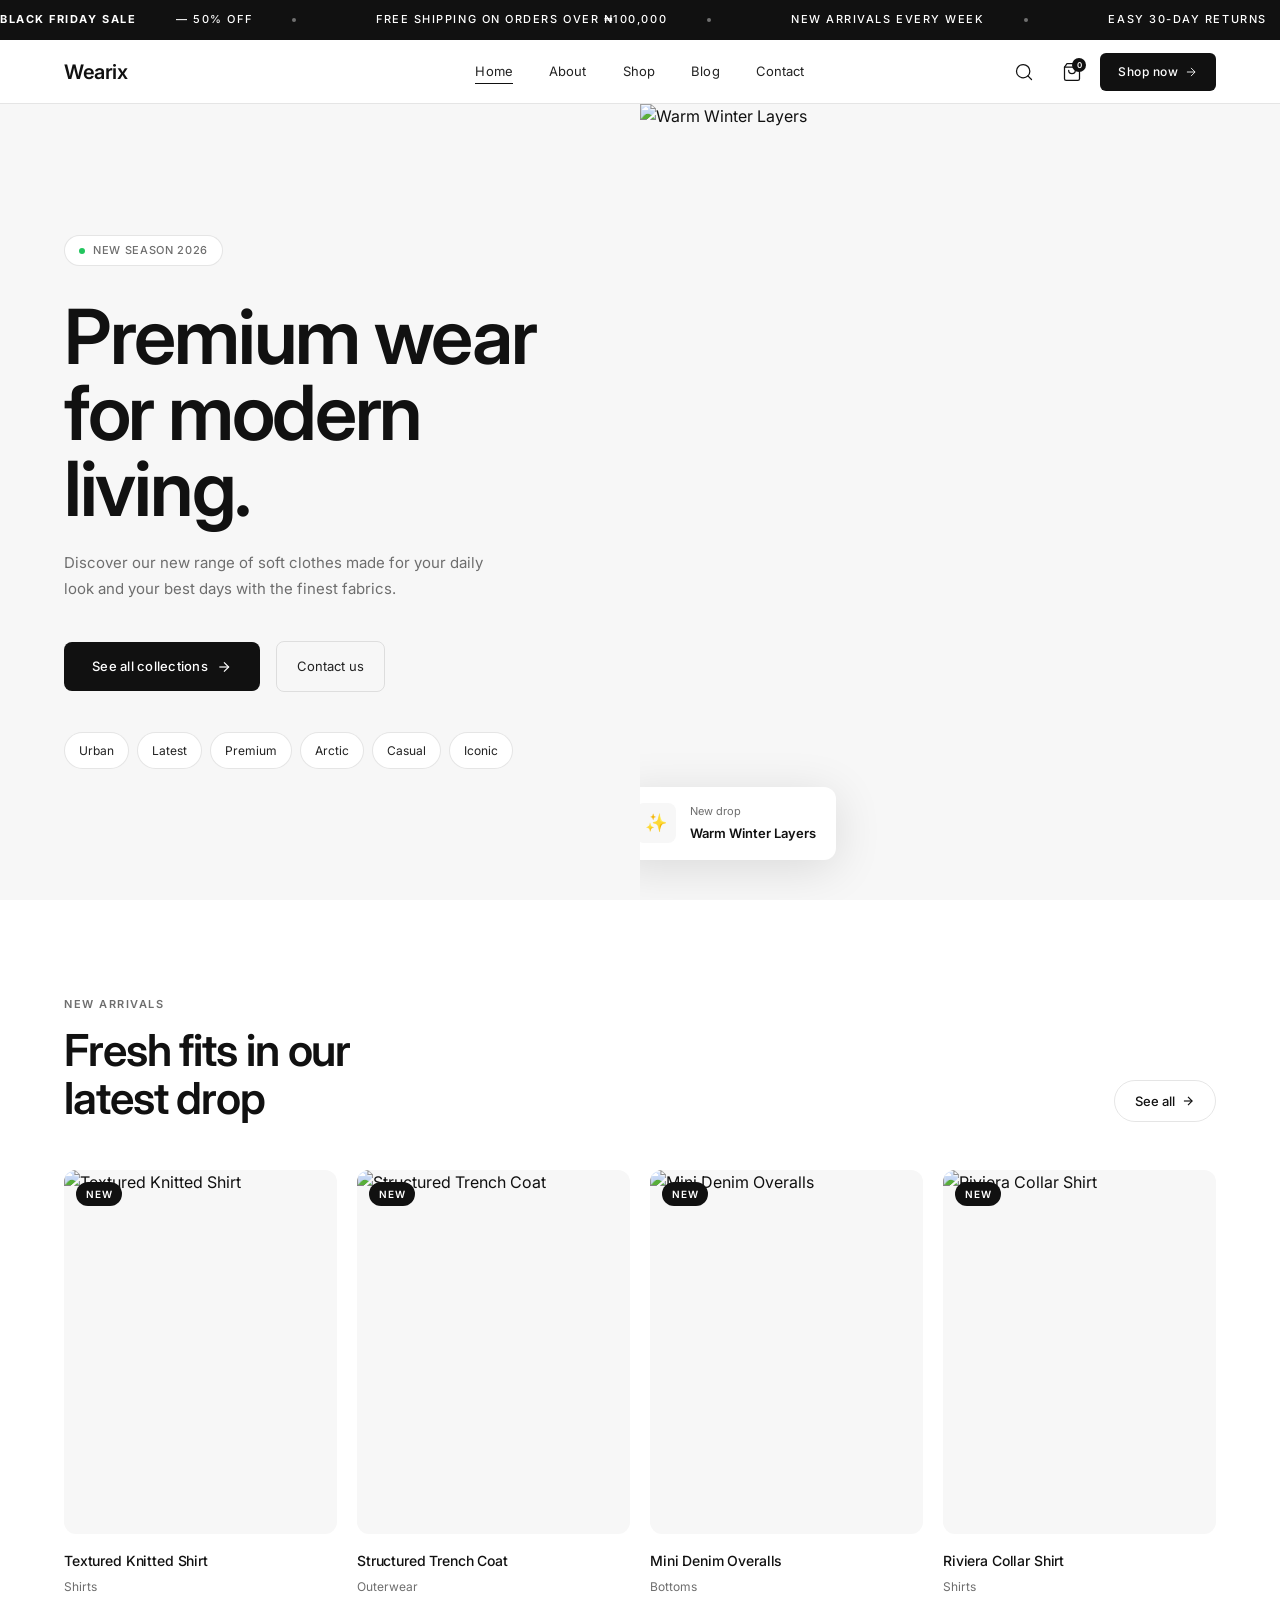
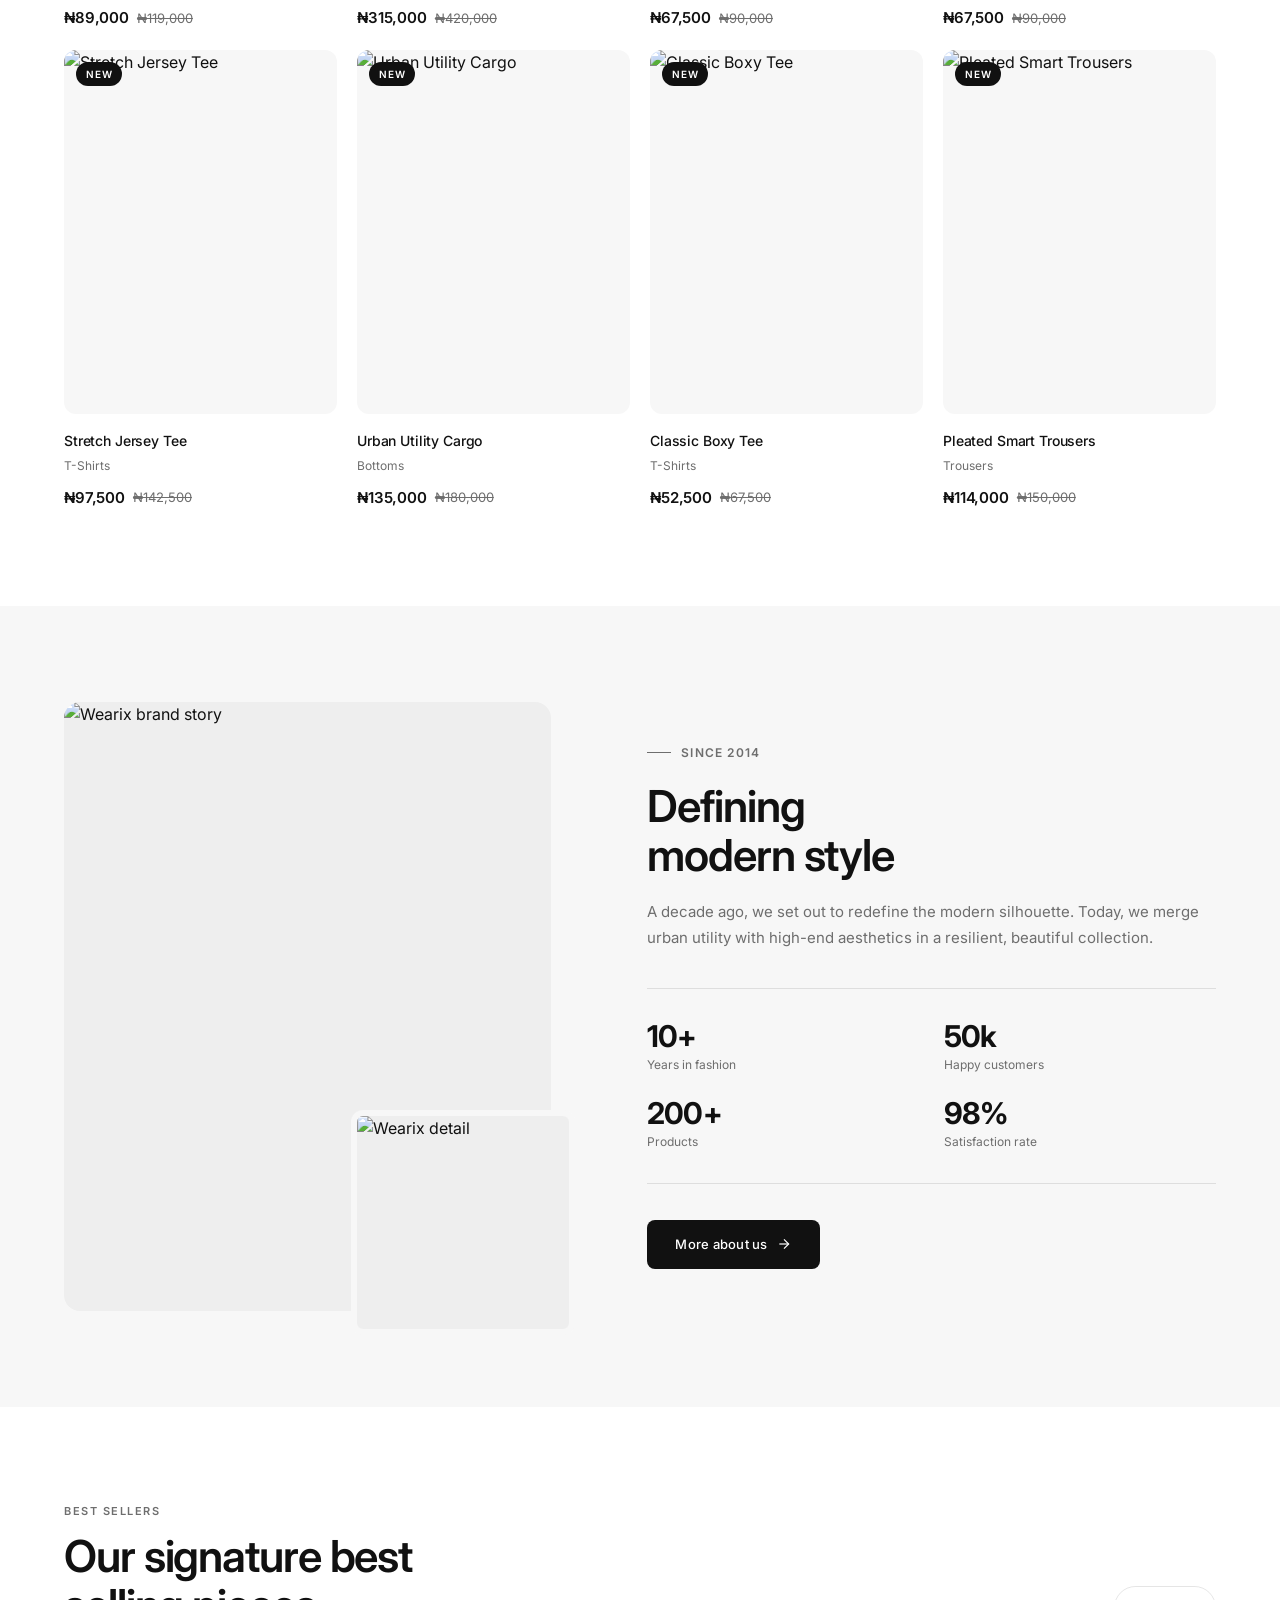
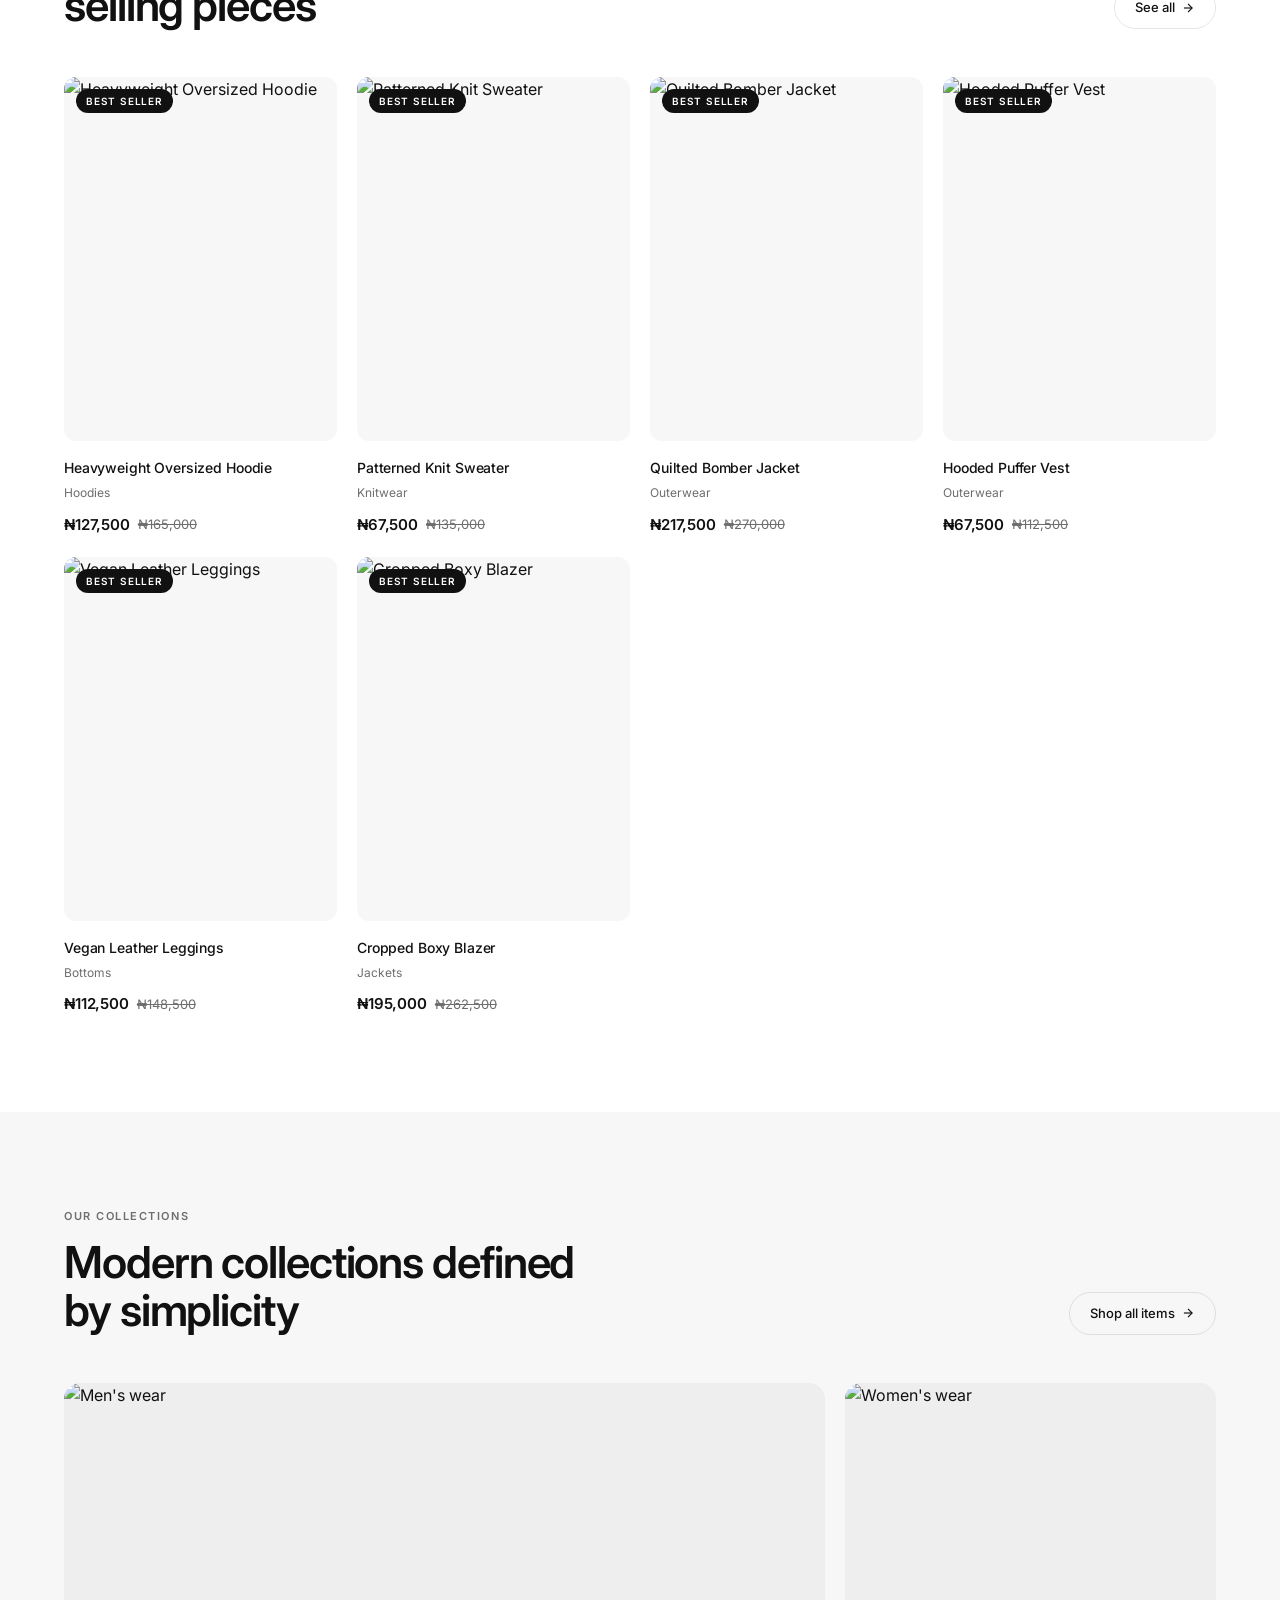
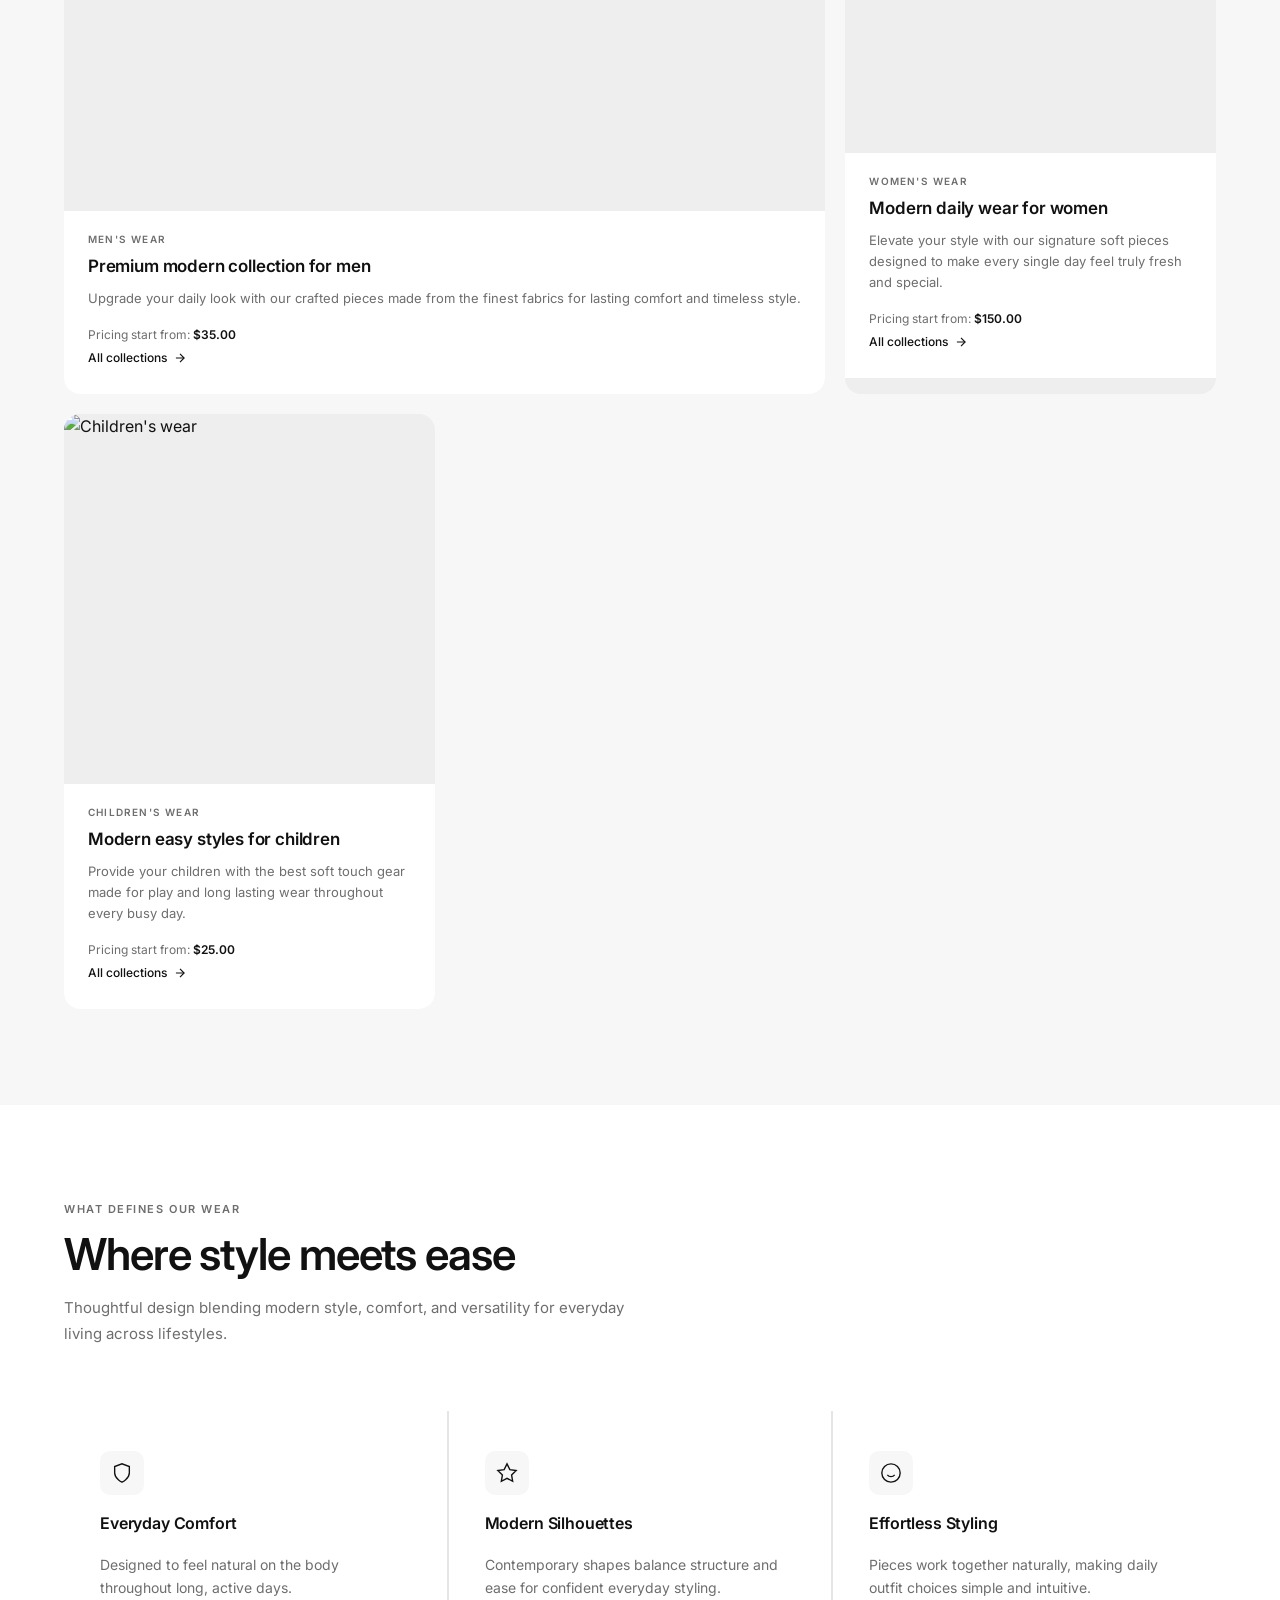
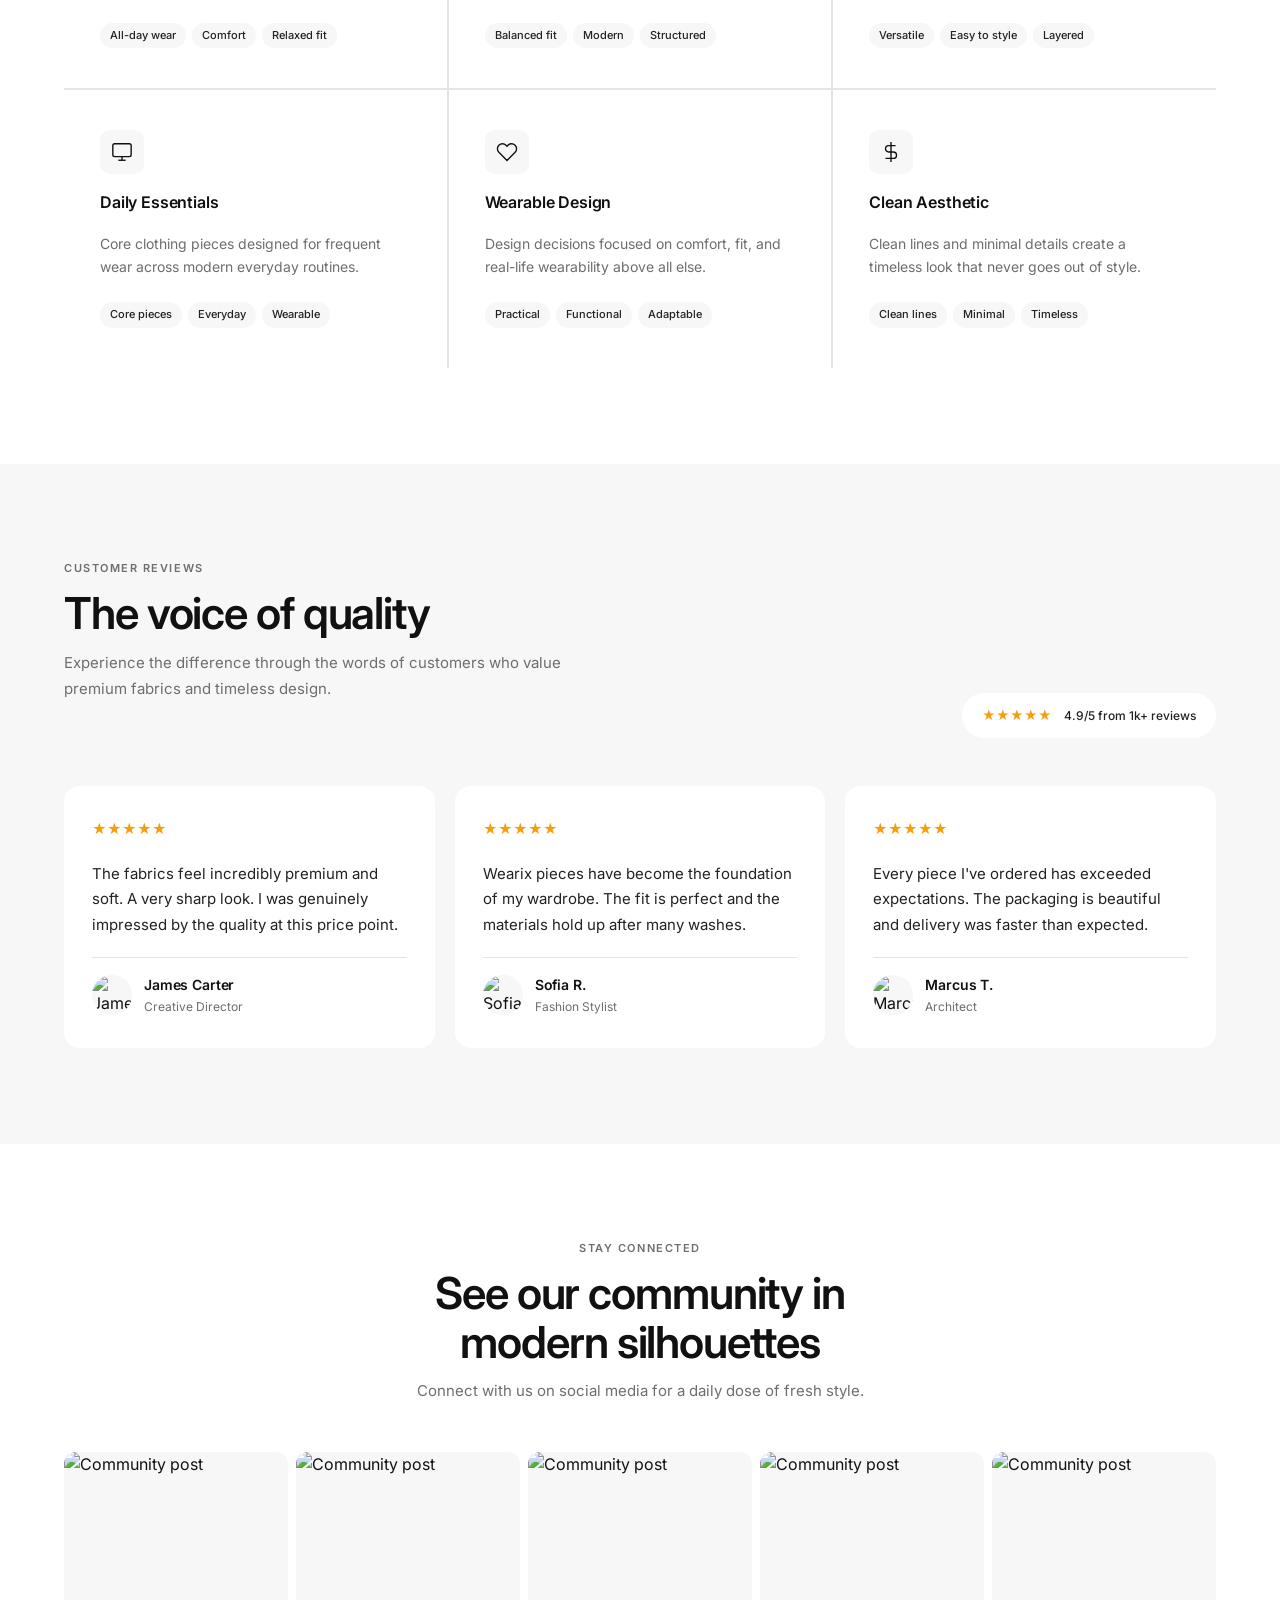
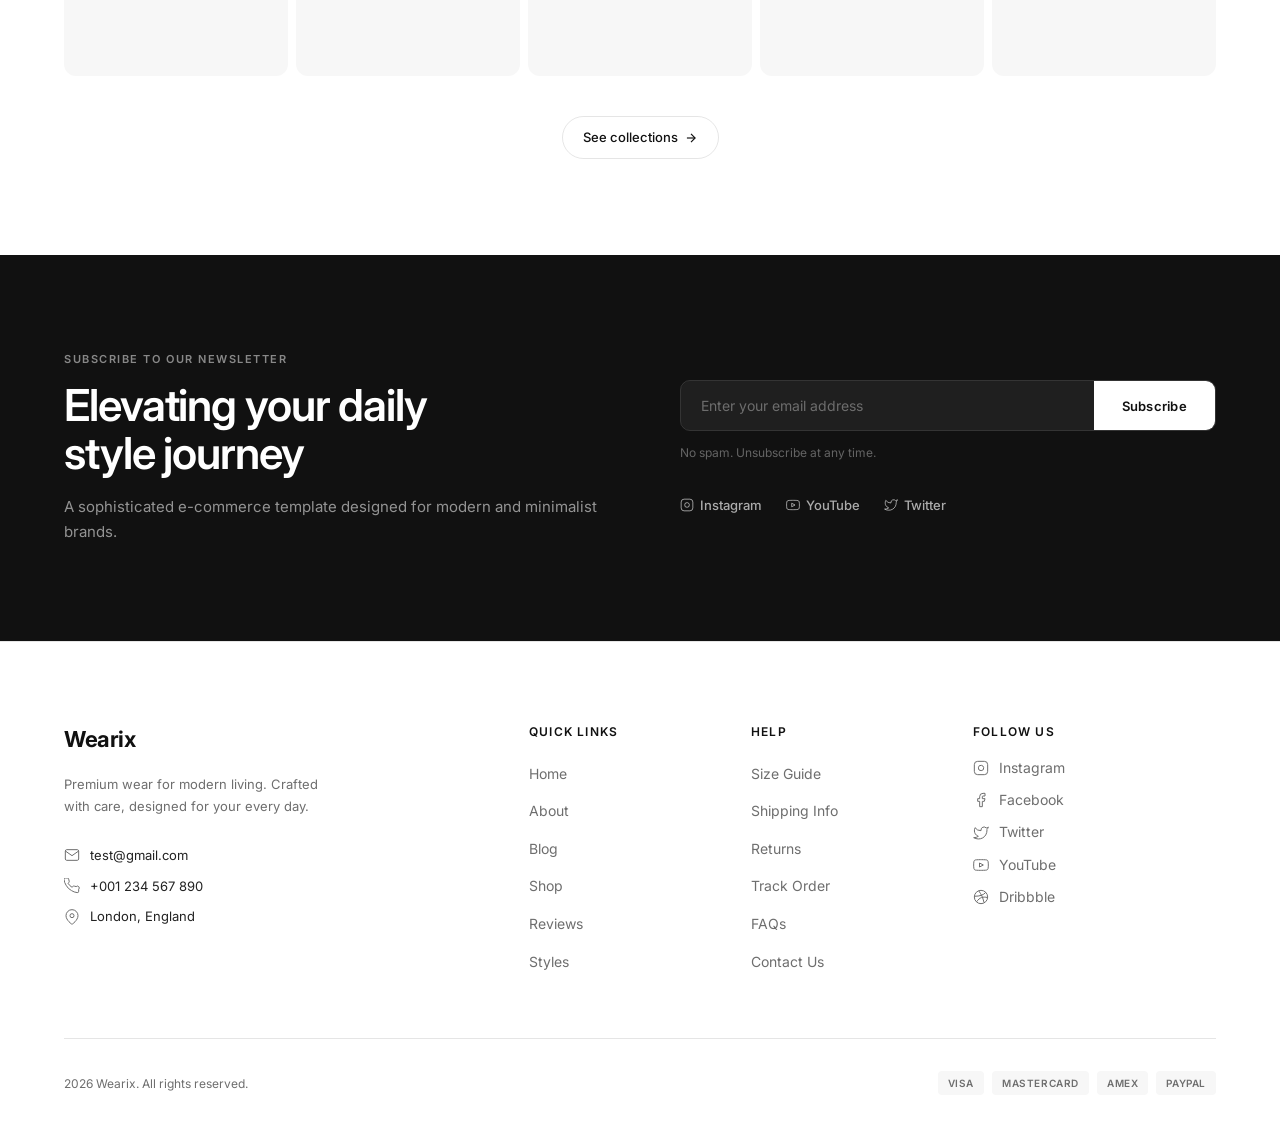
==== commit aa381392: "Updated the index page" ====
--- a/index.html
+++ b/index.html
@@ -1,691 +1,543 @@
 <!DOCTYPE html>
 <html lang="en">
-
 <head>
   <meta charset="UTF-8">
   <meta name="viewport" content="width=device-width, initial-scale=1.0">
   <title>Wearix — Premium Wear for Modern Living</title>
-  <meta name="description"
-    content="Discover our new range of soft clothes made for your daily look with the finest fabrics.">
+  <meta name="description" content="Discover our new range of soft clothes made for your daily look with the finest fabrics.">
   <link rel="stylesheet" href="assets/css/global.css">
   <link rel="preconnect" href="https://fonts.googleapis.com">
   <link rel="preconnect" href="https://fonts.gstatic.com" crossorigin>
 </head>
-
 <body>
 
-  <div class="announcement-bar">
-    <div class="announcement-track">
-      <div class="announcement-item"><strong>Black Friday Sale</strong> — 50% Off<span class="announcement-dot"></span>
-      </div>
-      <div class="announcement-item">Free shipping on orders over $100<span class="announcement-dot"></span></div>
-      <div class="announcement-item">New arrivals every week<span class="announcement-dot"></span></div>
-      <div class="announcement-item">Easy 30-day returns<span class="announcement-dot"></span></div>
-      <div class="announcement-item"><strong>Black Friday Sale</strong> — 50% Off<span class="announcement-dot"></span>
-      </div>
-      <div class="announcement-item">Free shipping on orders over $100<span class="announcement-dot"></span></div>
-      <div class="announcement-item">New arrivals every week<span class="announcement-dot"></span></div>
-      <div class="announcement-item">Easy 30-day returns<span class="announcement-dot"></span></div>
-    </div>
+<div class="announcement-bar">
+  <div class="announcement-track">
+    <div class="announcement-item"><strong>Black Friday Sale</strong> — 50% Off<span class="announcement-dot"></span></div>
+    <div class="announcement-item">Free shipping on orders over ₦100,000<span class="announcement-dot"></span></div>
+    <div class="announcement-item">New arrivals every week<span class="announcement-dot"></span></div>
+    <div class="announcement-item">Easy 30-day returns<span class="announcement-dot"></span></div>
+    <div class="announcement-item"><strong>Black Friday Sale</strong> — 50% Off<span class="announcement-dot"></span></div>
+    <div class="announcement-item">Free shipping on orders over ₦100,000<span class="announcement-dot"></span></div>
+    <div class="announcement-item">New arrivals every week<span class="announcement-dot"></span></div>
+    <div class="announcement-item">Easy 30-day returns<span class="announcement-dot"></span></div>
   </div>
-
-  <header class="site-header">
-    <div class="container">
-      <div class="nav-wrapper">
-        <a href="/" class="nav-logo-text">Wearix</a>
-        <nav class="nav-links">
-          <a href="#" class="active">Home</a>
-          <a href="#">About</a>
-          <a href="shop.html">Shop</a>
-          <a href="#">Blog</a>
-          <a href="#">Contact</a>
-        </nav>
-        <div class="nav-actions">
-          <button class="nav-btn" aria-label="Search">
-            <svg viewBox="0 0 24 24">
-              <circle cx="11" cy="11" r="8" />
-              <line x1="21" y1="21" x2="16.65" y2="16.65" />
-            </svg>
-          </button>
-          <button class="nav-btn" aria-label="Cart">
-            <svg viewBox="0 0 24 24">
-              <path d="M6 2L3 6v14a2 2 0 002 2h14a2 2 0 002-2V6l-3-4z" />
-              <line x1="3" y1="6" x2="21" y2="6" />
-              <path d="M16 10a4 4 0 01-8 0" />
-            </svg>
-            <span class="cart-badge">0</span>
-          </button>
-          <a href="#" class="nav-shop-btn">
-            Shop now
-            <svg viewBox="0 0 24 24">
-              <line x1="5" y1="12" x2="19" y2="12" />
-              <polyline points="12 5 19 12 12 19" />
-            </svg>
-          </a>
-          <button class="hamburger" aria-label="Menu">
-            <span></span><span></span><span></span>
-          </button>
-        </div>
-      </div>
-    </div>
-  </header>
-
-  <nav class="mobile-nav">
-    <a href="#">Home</a>
-    <a href="#">About</a>
-    <a href="#">Shop</a>
-    <a href="#">Blog</a>
-    <a href="#">Contact</a>
-  </nav>
-
-  <main>
-
-    <section class="hero">
-      <div class="hero-left">
-        <div class="hero-tag-pill reveal">
-          <span></span>New Season 2026
-        </div>
-        <h1 class="hero-headline reveal reveal-d1">Premium wear<br>for modern<br>living.</h1>
-        <p class="hero-subline reveal reveal-d2">Discover our new range of soft clothes made for your daily look and
-          your best days with the finest fabrics.</p>
-        <div class="hero-cta-group reveal reveal-d3">
-          <a href="#" class="btn-black">
-            See all collections
-            <svg viewBox="0 0 24 24">
-              <line x1="5" y1="12" x2="19" y2="12" />
-              <polyline points="12 5 19 12 12 19" />
-            </svg>
-          </a>
-          <a href="#" class="btn-ghost">Contact us</a>
-        </div>
-        <div class="hero-category-labels reveal reveal-d4">
-          <span class="category-pill">Urban</span>
-          <span class="category-pill">Latest</span>
-          <span class="category-pill">Premium</span>
-          <span class="category-pill">Arctic</span>
-          <span class="category-pill">Casual</span>
-          <span class="category-pill">Iconic</span>
-        </div>
-      </div>
-      <div class="hero-right">
-        <div class="hero-main-img">
-          <img src="https://framerusercontent.com/images/g813yVl0fq2gEobS7kOZx537SY.jpg" alt="Warm Winter Layers"
-            fetchpriority="high">
-        </div>
-        <div class="hero-floating-card">
-          <div class="floating-card-icon">&#10024;</div>
-          <div>
-            <p class="floating-card-label">New drop</p>
-            <p class="floating-card-value">Warm Winter Layers</p>
-          </div>
-        </div>
-      </div>
-    </section>
-
-    <section class="new-arrivals">
-      <div class="container">
-        <div class="section-header">
-          <div>
-            <p class="section-label reveal">New Arrivals</p>
-            <h2 class="section-title reveal reveal-d1">Fresh fits in our<br>latest drop</h2>
-          </div>
-          <a href="#" class="see-all-link reveal">
-            See all
-            <svg viewBox="0 0 24 24">
-              <line x1="5" y1="12" x2="19" y2="12" />
-              <polyline points="12 5 19 12 12 19" />
-            </svg>
-          </a>
-        </div>
-        <div class="products-grid" id="new-arrivals-grid"></div>
-      </div>
-    </section>
-
-    <section class="brand-story">
-      <div class="container">
-        <div class="brand-story-inner">
-          <div class="brand-story-images reveal">
-            <div class="brand-story-main">
-              <img src="https://framerusercontent.com/images/FFAlreqmltBbtn7iNy9lIQTMI.png" alt="Wearix brand story"
-                loading="lazy">
-            </div>
-            <div class="brand-story-accent">
-              <img src="https://framerusercontent.com/images/6nknFZTNUtU9BA1FnqLy7dPrtmE.png" alt="Wearix detail"
-                loading="lazy">
-            </div>
-          </div>
-          <div class="brand-story-content">
-            <p class="brand-since reveal">Since 2014</p>
-            <h2 class="brand-story-headline reveal reveal-d1">Defining<br>modern style</h2>
-            <p class="brand-story-text reveal reveal-d2">A decade ago, we set out to redefine the modern silhouette.
-              Today, we merge urban utility with high-end aesthetics in a resilient, beautiful collection.</p>
-            <div class="brand-stats reveal reveal-d3">
-              <div>
-                <p class="brand-stat-value">10+</p>
-                <p class="brand-stat-label">Years in fashion</p>
-              </div>
-              <div>
-                <p class="brand-stat-value">50k</p>
-                <p class="brand-stat-label">Happy customers</p>
-              </div>
-              <div>
-                <p class="brand-stat-value">200+</p>
-                <p class="brand-stat-label">Products</p>
-              </div>
-              <div>
-                <p class="brand-stat-value">98%</p>
-                <p class="brand-stat-label">Satisfaction rate</p>
-              </div>
-            </div>
-            <a href="#" class="btn-black reveal reveal-d4">
-              More about us
-              <svg viewBox="0 0 24 24">
-                <line x1="5" y1="12" x2="19" y2="12" />
-                <polyline points="12 5 19 12 12 19" />
-              </svg>
+</div>
+
+<header class="site-header">
+  <div class="container">
+    <div class="nav-wrapper">
+      <a href="/" class="nav-logo-text">Wearix</a>
+      <nav class="nav-links">
+        <a href="#" class="active">Home</a>
+        <a href="#">About</a>
+        <a href="shop.html">Shop</a>
+        <a href="#">Blog</a>
+        <a href="#">Contact</a>
+      </nav>
+      <div class="nav-actions">
+        <button class="nav-btn" aria-label="Search">
+          <svg viewBox="0 0 24 24"><circle cx="11" cy="11" r="8"/><line x1="21" y1="21" x2="16.65" y2="16.65"/></svg>
+        </button>
+        <button class="nav-btn" aria-label="Cart">
+          <svg viewBox="0 0 24 24"><path d="M6 2L3 6v14a2 2 0 002 2h14a2 2 0 002-2V6l-3-4z"/><line x1="3" y1="6" x2="21" y2="6"/><path d="M16 10a4 4 0 01-8 0"/></svg>
+          <span class="cart-badge">0</span>
+        </button>
+        <a href="shop.html" class="nav-shop-btn">
+          Shop now
+          <svg viewBox="0 0 24 24"><line x1="5" y1="12" x2="19" y2="12"/><polyline points="12 5 19 12 12 19"/></svg>
+        </a>
+        <button class="hamburger" aria-label="Menu">
+          <span></span><span></span><span></span>
+        </button>
+      </div>
+    </div>
+  </div>
+</header>
+
+<nav class="mobile-nav">
+  <a href="#">Home</a>
+  <a href="#">About</a>
+  <a href="shop.html">Shop</a>
+  <a href="#">Blog</a>
+  <a href="#">Contact</a>
+</nav>
+
+<main>
+
+  <section class="hero">
+    <div class="hero-left">
+      <div class="hero-tag-pill reveal">
+        <span></span>New Season 2026
+      </div>
+      <h1 class="hero-headline reveal reveal-d1">Premium wear<br>for modern<br>living.</h1>
+      <p class="hero-subline reveal reveal-d2">Discover our new range of soft clothes made for your daily look and your best days with the finest fabrics.</p>
+      <div class="hero-cta-group reveal reveal-d3">
+        <a href="#" class="btn-black">
+          See all collections
+          <svg viewBox="0 0 24 24"><line x1="5" y1="12" x2="19" y2="12"/><polyline points="12 5 19 12 12 19"/></svg>
+        </a>
+        <a href="#" class="btn-ghost">Contact us</a>
+      </div>
+      <div class="hero-category-labels reveal reveal-d4">
+        <span class="category-pill">Urban</span>
+        <span class="category-pill">Latest</span>
+        <span class="category-pill">Premium</span>
+        <span class="category-pill">Arctic</span>
+        <span class="category-pill">Casual</span>
+        <span class="category-pill">Iconic</span>
+      </div>
+    </div>
+    <div class="hero-right">
+      <div class="hero-main-img">
+        <img src="https://framerusercontent.com/images/g813yVl0fq2gEobS7kOZx537SY.jpg" alt="Warm Winter Layers" fetchpriority="high">
+      </div>
+      <div class="hero-floating-card">
+        <div class="floating-card-icon">&#10024;</div>
+        <div>
+          <p class="floating-card-label">New drop</p>
+          <p class="floating-card-value">Warm Winter Layers</p>
+        </div>
+      </div>
+    </div>
+  </section>
+
+  <section class="new-arrivals">
+    <div class="container">
+      <div class="section-header">
+        <div>
+          <p class="section-label reveal">New Arrivals</p>
+          <h2 class="section-title reveal reveal-d1">Fresh fits in our<br>latest drop</h2>
+        </div>
+        <a href="#" class="see-all-link reveal">
+          See all
+          <svg viewBox="0 0 24 24"><line x1="5" y1="12" x2="19" y2="12"/><polyline points="12 5 19 12 12 19"/></svg>
+        </a>
+      </div>
+      <div class="products-grid" id="new-arrivals-grid"></div>
+    </div>
+  </section>
+
+  <section class="brand-story">
+    <div class="container">
+      <div class="brand-story-inner">
+        <div class="brand-story-images reveal">
+          <div class="brand-story-main">
+            <img src="https://framerusercontent.com/images/FFAlreqmltBbtn7iNy9lIQTMI.png" alt="Wearix brand story" loading="lazy">
+          </div>
+          <div class="brand-story-accent">
+            <img src="https://framerusercontent.com/images/6nknFZTNUtU9BA1FnqLy7dPrtmE.png" alt="Wearix detail" loading="lazy">
+          </div>
+        </div>
+        <div class="brand-story-content">
+          <p class="brand-since reveal">Since 2014</p>
+          <h2 class="brand-story-headline reveal reveal-d1">Defining<br>modern style</h2>
+          <p class="brand-story-text reveal reveal-d2">A decade ago, we set out to redefine the modern silhouette. Today, we merge urban utility with high-end aesthetics in a resilient, beautiful collection.</p>
+          <div class="brand-stats reveal reveal-d3">
+            <div>
+              <p class="brand-stat-value">10+</p>
+              <p class="brand-stat-label">Years in fashion</p>
+            </div>
+            <div>
+              <p class="brand-stat-value">50k</p>
+              <p class="brand-stat-label">Happy customers</p>
+            </div>
+            <div>
+              <p class="brand-stat-value">200+</p>
+              <p class="brand-stat-label">Products</p>
+            </div>
+            <div>
+              <p class="brand-stat-value">98%</p>
+              <p class="brand-stat-label">Satisfaction rate</p>
+            </div>
+          </div>
+          <a href="#" class="btn-black reveal reveal-d4">
+            More about us
+            <svg viewBox="0 0 24 24"><line x1="5" y1="12" x2="19" y2="12"/><polyline points="12 5 19 12 12 19"/></svg>
+          </a>
+        </div>
+      </div>
+    </div>
+  </section>
+
+  <section class="best-sellers">
+    <div class="container">
+      <div class="section-header">
+        <div>
+          <p class="section-label reveal">Best Sellers</p>
+          <h2 class="section-title reveal reveal-d1">Our signature best<br>selling pieces</h2>
+        </div>
+        <a href="#" class="see-all-link reveal">
+          See all
+          <svg viewBox="0 0 24 24"><line x1="5" y1="12" x2="19" y2="12"/><polyline points="12 5 19 12 12 19"/></svg>
+        </a>
+      </div>
+      <div class="products-grid" id="best-sellers-grid"></div>
+    </div>
+  </section>
+
+  <section class="collections">
+    <div class="container">
+      <div class="section-header">
+        <div>
+          <p class="section-label reveal">Our Collections</p>
+          <h2 class="section-title reveal reveal-d1">Modern collections defined<br>by simplicity</h2>
+        </div>
+        <a href="#" class="see-all-link reveal">
+          Shop all items
+          <svg viewBox="0 0 24 24"><line x1="5" y1="12" x2="19" y2="12"/><polyline points="12 5 19 12 12 19"/></svg>
+        </a>
+      </div>
+      <div class="collections-grid">
+        <article class="collection-card reveal">
+          <div class="collection-img">
+            <img src="https://framerusercontent.com/images/XY7DXjHvJ7qxI2SulzDqvBiRbvw.png" alt="Men's wear" loading="lazy">
+          </div>
+          <div class="collection-info">
+            <p class="collection-category">Men's wear</p>
+            <h3 class="collection-name">Premium modern collection for men</h3>
+            <p class="collection-desc">Upgrade your daily look with our crafted pieces made from the finest fabrics for lasting comfort and timeless style.</p>
+            <p class="collection-price-from">Pricing start from: <strong>$35.00</strong></p>
+            <a href="#" class="collection-cta">
+              All collections
+              <svg viewBox="0 0 24 24"><line x1="5" y1="12" x2="19" y2="12"/><polyline points="12 5 19 12 12 19"/></svg>
             </a>
           </div>
-        </div>
-      </div>
-    </section>
-
-    <section class="best-sellers">
-      <div class="container">
-        <div class="section-header">
-          <div>
-            <p class="section-label reveal">Best Sellers</p>
-            <h2 class="section-title reveal reveal-d1">Our signature best<br>selling pieces</h2>
-          </div>
-          <a href="#" class="see-all-link reveal">
-            See all
-            <svg viewBox="0 0 24 24">
-              <line x1="5" y1="12" x2="19" y2="12" />
-              <polyline points="12 5 19 12 12 19" />
-            </svg>
-          </a>
-        </div>
-        <div class="products-grid" id="best-sellers-grid"></div>
-      </div>
-    </section>
-
-    <section class="collections">
-      <div class="container">
-        <div class="section-header">
-          <div>
-            <p class="section-label reveal">Our Collections</p>
-            <h2 class="section-title reveal reveal-d1">Modern collections defined<br>by simplicity</h2>
-          </div>
-          <a href="#" class="see-all-link reveal">
-            Shop all items
-            <svg viewBox="0 0 24 24">
-              <line x1="5" y1="12" x2="19" y2="12" />
-              <polyline points="12 5 19 12 12 19" />
-            </svg>
-          </a>
-        </div>
-        <div class="collections-grid">
-          <article class="collection-card reveal">
-            <div class="collection-img">
-              <img src="https://framerusercontent.com/images/XY7DXjHvJ7qxI2SulzDqvBiRbvw.png" alt="Men's wear"
-                loading="lazy">
-            </div>
-            <div class="collection-info">
-              <p class="collection-category">Men's wear</p>
-              <h3 class="collection-name">Premium modern collection for men</h3>
-              <p class="collection-desc">Upgrade your daily look with our crafted pieces made from the finest fabrics
-                for lasting comfort and timeless style.</p>
-              <p class="collection-price-from">Pricing start from: <strong>$35.00</strong></p>
-              <a href="#" class="collection-cta">
-                All collections
-                <svg viewBox="0 0 24 24">
-                  <line x1="5" y1="12" x2="19" y2="12" />
-                  <polyline points="12 5 19 12 12 19" />
-                </svg>
-              </a>
-            </div>
-          </article>
-          <article class="collection-card reveal reveal-d1">
-            <div class="collection-img">
-              <img src="https://framerusercontent.com/images/VW4VJmmdCt9WP6FoBGWnqDq6VS8.png" alt="Women's wear"
-                loading="lazy">
-            </div>
-            <div class="collection-info">
-              <p class="collection-category">Women's wear</p>
-              <h3 class="collection-name">Modern daily wear for women</h3>
-              <p class="collection-desc">Elevate your style with our signature soft pieces designed to make every single
-                day feel truly fresh and special.</p>
-              <p class="collection-price-from">Pricing start from: <strong>$150.00</strong></p>
-              <a href="#" class="collection-cta">
-                All collections
-                <svg viewBox="0 0 24 24">
-                  <line x1="5" y1="12" x2="19" y2="12" />
-                  <polyline points="12 5 19 12 12 19" />
-                </svg>
-              </a>
-            </div>
-          </article>
-          <article class="collection-card reveal reveal-d2">
-            <div class="collection-img">
-              <img src="https://framerusercontent.com/images/cWQhDyWBhK2dbOvMbEutN5jO0s.png" alt="Children's wear"
-                loading="lazy">
-            </div>
-            <div class="collection-info">
-              <p class="collection-category">Children's wear</p>
-              <h3 class="collection-name">Modern easy styles for children</h3>
-              <p class="collection-desc">Provide your children with the best soft touch gear made for play and long
-                lasting wear throughout every busy day.</p>
-              <p class="collection-price-from">Pricing start from: <strong>$25.00</strong></p>
-              <a href="#" class="collection-cta">
-                All collections
-                <svg viewBox="0 0 24 24">
-                  <line x1="5" y1="12" x2="19" y2="12" />
-                  <polyline points="12 5 19 12 12 19" />
-                </svg>
-              </a>
-            </div>
-          </article>
-        </div>
-      </div>
-    </section>
-
-    <section class="features">
-      <div class="container">
-        <div class="features-header">
-          <p class="section-label reveal">What defines our wear</p>
-          <h2 class="section-title reveal reveal-d1">Where style meets ease</h2>
-          <p class="brand-story-text reveal reveal-d2" style="margin-top:16px">Thoughtful design blending modern style,
-            comfort, and versatility for everyday living across lifestyles.</p>
-        </div>
-        <div class="features-grid">
-          <div class="feature-card reveal">
-            <div class="feature-icon">
-              <svg viewBox="0 0 24 24">
-                <path d="M12 22s8-4 8-10V5l-8-3-8 3v7c0 6 8 10 8 10z" />
-              </svg>
-            </div>
-            <p class="feature-name">Everyday Comfort</p>
-            <p class="feature-desc">Designed to feel natural on the body throughout long, active days.</p>
-            <div class="feature-tags">
-              <span class="feature-tag">All-day wear</span>
-              <span class="feature-tag">Comfort</span>
-              <span class="feature-tag">Relaxed fit</span>
-            </div>
-          </div>
-          <div class="feature-card reveal reveal-d1">
-            <div class="feature-icon">
-              <svg viewBox="0 0 24 24">
-                <polygon
-                  points="12 2 15.09 8.26 22 9.27 17 14.14 18.18 21.02 12 17.77 5.82 21.02 7 14.14 2 9.27 8.91 8.26 12 2" />
-              </svg>
-            </div>
-            <p class="feature-name">Modern Silhouettes</p>
-            <p class="feature-desc">Contemporary shapes balance structure and ease for confident everyday styling.</p>
-            <div class="feature-tags">
-              <span class="feature-tag">Balanced fit</span>
-              <span class="feature-tag">Modern</span>
-              <span class="feature-tag">Structured</span>
-            </div>
-          </div>
-          <div class="feature-card reveal reveal-d2">
-            <div class="feature-icon">
-              <svg viewBox="0 0 24 24">
-                <circle cx="12" cy="12" r="10" />
-                <path d="M8 14s1.5 2 4 2 4-2 4-2" />
-                <line x1="9" y1="9" x2="9.01" y2="9" />
-                <line x1="15" y1="9" x2="15.01" y2="9" />
-              </svg>
-            </div>
-            <p class="feature-name">Effortless Styling</p>
-            <p class="feature-desc">Pieces work together naturally, making daily outfit choices simple and intuitive.
-            </p>
-            <div class="feature-tags">
-              <span class="feature-tag">Versatile</span>
-              <span class="feature-tag">Easy to style</span>
-              <span class="feature-tag">Layered</span>
-            </div>
-          </div>
-          <div class="feature-card reveal reveal-d3">
-            <div class="feature-icon">
-              <svg viewBox="0 0 24 24">
-                <rect x="2" y="3" width="20" height="14" rx="2" ry="2" />
-                <line x1="8" y1="21" x2="16" y2="21" />
-                <line x1="12" y1="17" x2="12" y2="21" />
-              </svg>
-            </div>
-            <p class="feature-name">Daily Essentials</p>
-            <p class="feature-desc">Core clothing pieces designed for frequent wear across modern everyday routines.</p>
-            <div class="feature-tags">
-              <span class="feature-tag">Core pieces</span>
-              <span class="feature-tag">Everyday</span>
-              <span class="feature-tag">Wearable</span>
-            </div>
-          </div>
-          <div class="feature-card reveal reveal-d4">
-            <div class="feature-icon">
-              <svg viewBox="0 0 24 24">
-                <path
-                  d="M20.84 4.61a5.5 5.5 0 00-7.78 0L12 5.67l-1.06-1.06a5.5 5.5 0 00-7.78 7.78l1.06 1.06L12 21.23l7.78-7.78 1.06-1.06a5.5 5.5 0 000-7.78z" />
-              </svg>
-            </div>
-            <p class="feature-name">Wearable Design</p>
-            <p class="feature-desc">Design decisions focused on comfort, fit, and real-life wearability above all else.
-            </p>
-            <div class="feature-tags">
-              <span class="feature-tag">Practical</span>
-              <span class="feature-tag">Functional</span>
-              <span class="feature-tag">Adaptable</span>
-            </div>
-          </div>
-          <div class="feature-card reveal reveal-d5">
-            <div class="feature-icon">
-              <svg viewBox="0 0 24 24">
-                <line x1="12" y1="1" x2="12" y2="23" />
-                <path d="M17 5H9.5a3.5 3.5 0 000 7h5a3.5 3.5 0 010 7H6" />
-              </svg>
-            </div>
-            <p class="feature-name">Clean Aesthetic</p>
-            <p class="feature-desc">Clean lines and minimal details create a timeless look that never goes out of style.
-            </p>
-            <div class="feature-tags">
-              <span class="feature-tag">Clean lines</span>
-              <span class="feature-tag">Minimal</span>
-              <span class="feature-tag">Timeless</span>
-            </div>
-          </div>
-        </div>
-      </div>
-    </section>
-
-    <section class="testimonials">
-      <div class="container">
-        <div class="testimonials-header">
-          <div>
-            <p class="section-label reveal">Customer Reviews</p>
-            <h2 class="section-title reveal reveal-d1">The voice of quality</h2>
-            <p class="brand-story-text reveal reveal-d2" style="margin-top:12px;max-width:520px">Experience the
-              difference through the words of customers who value premium fabrics and timeless design.</p>
-          </div>
-          <div class="testimonials-meta reveal">
-            <div class="stars">&#9733;&#9733;&#9733;&#9733;&#9733;</div>
-            <span class="rating-text">4.9/5 from 1k+ reviews</span>
-          </div>
-        </div>
-        <div class="testimonials-grid">
-          <div class="testimonial-card reveal">
-            <div class="testimonial-stars">&#9733;&#9733;&#9733;&#9733;&#9733;</div>
-            <p class="testimonial-text">The fabrics feel incredibly premium and soft. A very sharp look. I was genuinely
-              impressed by the quality at this price point.</p>
-            <div class="testimonial-author">
-              <div class="author-avatar">
-                <img src="https://framerusercontent.com/images/UDfLjRvzk0xpuvTb0EisZ50R4B8.png" alt="James Carter"
-                  loading="lazy">
-              </div>
-              <div>
-                <p class="author-name">James Carter</p>
-                <p class="author-title">Creative Director</p>
-              </div>
-            </div>
-          </div>
-          <div class="testimonial-card reveal reveal-d1">
-            <div class="testimonial-stars">&#9733;&#9733;&#9733;&#9733;&#9733;</div>
-            <p class="testimonial-text">Wearix pieces have become the foundation of my wardrobe. The fit is perfect and
-              the materials hold up after many washes.</p>
-            <div class="testimonial-author">
-              <div class="author-avatar">
-                <img src="https://framerusercontent.com/images/hpBEL1qSUqtuE2iSr01qaWoVTJM.png" alt="Sofia R."
-                  loading="lazy">
-              </div>
-              <div>
-                <p class="author-name">Sofia R.</p>
-                <p class="author-title">Fashion Stylist</p>
-              </div>
-            </div>
-          </div>
-          <div class="testimonial-card reveal reveal-d2">
-            <div class="testimonial-stars">&#9733;&#9733;&#9733;&#9733;&#9733;</div>
-            <p class="testimonial-text">Every piece I've ordered has exceeded expectations. The packaging is beautiful
-              and delivery was faster than expected.</p>
-            <div class="testimonial-author">
-              <div class="author-avatar">
-                <img src="https://framerusercontent.com/images/DKGh82SyvtbMKZ4jbKtsf3cq42c.png" alt="Marcus T."
-                  loading="lazy">
-              </div>
-              <div>
-                <p class="author-name">Marcus T.</p>
-                <p class="author-title">Architect</p>
-              </div>
-            </div>
-          </div>
-        </div>
-      </div>
-    </section>
-
-    <section class="social-wall">
-      <div class="container">
-        <div class="social-wall-header">
-          <p class="section-label reveal">Stay Connected</p>
-          <h2 class="section-title reveal reveal-d1">See our community in<br>modern silhouettes</h2>
-          <p class="brand-story-text reveal reveal-d2" style="margin-top:12px">Connect with us on social media for a
-            daily dose of fresh style.</p>
-        </div>
-        <div class="social-grid">
-          <div class="social-item reveal">
-            <img src="https://framerusercontent.com/images/a7qNl1CXTOrgB91iOnO8iwyMrI.jpeg" alt="Community post"
-              loading="lazy">
-            <div class="social-item-overlay"><svg viewBox="0 0 24 24">
-                <rect x="2" y="2" width="20" height="20" rx="5" />
-                <path d="M16 11.37A4 4 0 1112.63 8 4 4 0 0116 11.37z" />
-                <line x1="17.5" y1="6.5" x2="17.51" y2="6.5" />
-              </svg></div>
-          </div>
-          <div class="social-item reveal reveal-d1">
-            <img src="https://framerusercontent.com/images/ybJODTv9BV3Z7bMYd6a6bclh6Sg.jpeg" alt="Community post"
-              loading="lazy">
-            <div class="social-item-overlay"><svg viewBox="0 0 24 24">
-                <rect x="2" y="2" width="20" height="20" rx="5" />
-                <path d="M16 11.37A4 4 0 1112.63 8 4 4 0 0116 11.37z" />
-                <line x1="17.5" y1="6.5" x2="17.51" y2="6.5" />
-              </svg></div>
-          </div>
-          <div class="social-item reveal reveal-d2">
-            <img src="https://framerusercontent.com/images/JBfpcQ5zwrSJimngcpAyoOiP1Hk.png" alt="Community post"
-              loading="lazy">
-            <div class="social-item-overlay"><svg viewBox="0 0 24 24">
-                <rect x="2" y="2" width="20" height="20" rx="5" />
-                <path d="M16 11.37A4 4 0 1112.63 8 4 4 0 0116 11.37z" />
-                <line x1="17.5" y1="6.5" x2="17.51" y2="6.5" />
-              </svg></div>
-          </div>
-          <div class="social-item reveal reveal-d3">
-            <img src="https://framerusercontent.com/images/ATHsoTzpbKxwwKkISL2Qfi2BQ2U.jpeg" alt="Community post"
-              loading="lazy">
-            <div class="social-item-overlay"><svg viewBox="0 0 24 24">
-                <rect x="2" y="2" width="20" height="20" rx="5" />
-                <path d="M16 11.37A4 4 0 1112.63 8 4 4 0 0116 11.37z" />
-                <line x1="17.5" y1="6.5" x2="17.51" y2="6.5" />
-              </svg></div>
-          </div>
-          <div class="social-item reveal reveal-d4">
-            <img src="https://framerusercontent.com/images/h5mjcigkuGzHUrDKNZj4VOiAg.jpeg" alt="Community post"
-              loading="lazy">
-            <div class="social-item-overlay"><svg viewBox="0 0 24 24">
-                <rect x="2" y="2" width="20" height="20" rx="5" />
-                <path d="M16 11.37A4 4 0 1112.63 8 4 4 0 0116 11.37z" />
-                <line x1="17.5" y1="6.5" x2="17.51" y2="6.5" />
-              </svg></div>
-          </div>
-        </div>
-        <div style="text-align:center;margin-top:40px">
-          <a href="#" class="see-all-link reveal" style="display:inline-flex">
-            See collections
-            <svg viewBox="0 0 24 24">
-              <line x1="5" y1="12" x2="19" y2="12" />
-              <polyline points="12 5 19 12 12 19" />
-            </svg>
-          </a>
-        </div>
-      </div>
-    </section>
-
-    <section class="newsletter">
-      <div class="container">
-        <div class="newsletter-inner">
-          <div class="newsletter-left">
-            <p class="section-label reveal">Subscribe to our newsletter</p>
-            <h2 class="newsletter-title reveal reveal-d1">Elevating your daily<br>style journey</h2>
-            <p class="newsletter-sub reveal reveal-d2">A sophisticated e-commerce template designed for modern and
-              minimalist brands.</p>
-          </div>
-          <div class="newsletter-form-wrap reveal reveal-d2">
-            <form class="newsletter-form">
-              <div class="newsletter-input-row">
-                <input type="email" placeholder="Enter your email address" autocomplete="email" required>
-                <button type="submit" class="newsletter-submit">Subscribe</button>
-              </div>
-            </form>
-            <p class="newsletter-note">No spam. Unsubscribe at any time.</p>
-            <div class="newsletter-links">
-              <a href="#" class="newsletter-link">
-                <svg viewBox="0 0 24 24">
-                  <rect x="2" y="2" width="20" height="20" rx="5" />
-                  <path d="M16 11.37A4 4 0 1112.63 8 4 4 0 0116 11.37z" />
-                  <line x1="17.5" y1="6.5" x2="17.51" y2="6.5" />
-                </svg>
-                Instagram
-              </a>
-              <a href="#" class="newsletter-link">
-                <svg viewBox="0 0 24 24">
-                  <path
-                    d="M22.54 6.42a2.78 2.78 0 00-1.95-1.96C18.88 4 12 4 12 4s-6.88 0-8.59.46a2.78 2.78 0 00-1.95 1.96A29 29 0 001 12a29 29 0 00.46 5.58A2.78 2.78 0 003.41 19.6C5.12 20 12 20 12 20s6.88 0 8.59-.46a2.78 2.78 0 001.95-1.95A29 29 0 0023 12a29 29 0 00-.46-5.58z" />
-                  <polygon points="9.75 15.02 15.5 12 9.75 8.98 9.75 15.02" />
-                </svg>
-                YouTube
-              </a>
-              <a href="#" class="newsletter-link">
-                <svg viewBox="0 0 24 24">
-                  <path
-                    d="M23 3a10.9 10.9 0 01-3.14 1.53 4.48 4.48 0 00-7.86 3v1A10.66 10.66 0 013 4s-4 9 5 13a11.64 11.64 0 01-7 2c9 5 20 0 20-11.5a4.5 4.5 0 00-.08-.83A7.72 7.72 0 0023 3z" />
-                </svg>
-                Twitter
-              </a>
-            </div>
-          </div>
-        </div>
-      </div>
-    </section>
-
-  </main>
-
-  <footer class="site-footer">
-    <div class="container">
-      <div class="footer-grid">
+        </article>
+        <article class="collection-card reveal reveal-d1">
+          <div class="collection-img">
+            <img src="https://framerusercontent.com/images/VW4VJmmdCt9WP6FoBGWnqDq6VS8.png" alt="Women's wear" loading="lazy">
+          </div>
+          <div class="collection-info">
+            <p class="collection-category">Women's wear</p>
+            <h3 class="collection-name">Modern daily wear for women</h3>
+            <p class="collection-desc">Elevate your style with our signature soft pieces designed to make every single day feel truly fresh and special.</p>
+            <p class="collection-price-from">Pricing start from: <strong>$150.00</strong></p>
+            <a href="#" class="collection-cta">
+              All collections
+              <svg viewBox="0 0 24 24"><line x1="5" y1="12" x2="19" y2="12"/><polyline points="12 5 19 12 12 19"/></svg>
+            </a>
+          </div>
+        </article>
+        <article class="collection-card reveal reveal-d2">
+          <div class="collection-img">
+            <img src="https://framerusercontent.com/images/cWQhDyWBhK2dbOvMbEutN5jO0s.png" alt="Children's wear" loading="lazy">
+          </div>
+          <div class="collection-info">
+            <p class="collection-category">Children's wear</p>
+            <h3 class="collection-name">Modern easy styles for children</h3>
+            <p class="collection-desc">Provide your children with the best soft touch gear made for play and long lasting wear throughout every busy day.</p>
+            <p class="collection-price-from">Pricing start from: <strong>$25.00</strong></p>
+            <a href="#" class="collection-cta">
+              All collections
+              <svg viewBox="0 0 24 24"><line x1="5" y1="12" x2="19" y2="12"/><polyline points="12 5 19 12 12 19"/></svg>
+            </a>
+          </div>
+        </article>
+      </div>
+    </div>
+  </section>
+
+  <section class="features">
+    <div class="container">
+      <div class="features-header">
+        <p class="section-label reveal">What defines our wear</p>
+        <h2 class="section-title reveal reveal-d1">Where style meets ease</h2>
+        <p class="brand-story-text reveal reveal-d2" style="margin-top:16px">Thoughtful design blending modern style, comfort, and versatility for everyday living across lifestyles.</p>
+      </div>
+      <div class="features-grid">
+        <div class="feature-card reveal">
+          <div class="feature-icon">
+            <svg viewBox="0 0 24 24"><path d="M12 22s8-4 8-10V5l-8-3-8 3v7c0 6 8 10 8 10z"/></svg>
+          </div>
+          <p class="feature-name">Everyday Comfort</p>
+          <p class="feature-desc">Designed to feel natural on the body throughout long, active days.</p>
+          <div class="feature-tags">
+            <span class="feature-tag">All-day wear</span>
+            <span class="feature-tag">Comfort</span>
+            <span class="feature-tag">Relaxed fit</span>
+          </div>
+        </div>
+        <div class="feature-card reveal reveal-d1">
+          <div class="feature-icon">
+            <svg viewBox="0 0 24 24"><polygon points="12 2 15.09 8.26 22 9.27 17 14.14 18.18 21.02 12 17.77 5.82 21.02 7 14.14 2 9.27 8.91 8.26 12 2"/></svg>
+          </div>
+          <p class="feature-name">Modern Silhouettes</p>
+          <p class="feature-desc">Contemporary shapes balance structure and ease for confident everyday styling.</p>
+          <div class="feature-tags">
+            <span class="feature-tag">Balanced fit</span>
+            <span class="feature-tag">Modern</span>
+            <span class="feature-tag">Structured</span>
+          </div>
+        </div>
+        <div class="feature-card reveal reveal-d2">
+          <div class="feature-icon">
+            <svg viewBox="0 0 24 24"><circle cx="12" cy="12" r="10"/><path d="M8 14s1.5 2 4 2 4-2 4-2"/><line x1="9" y1="9" x2="9.01" y2="9"/><line x1="15" y1="9" x2="15.01" y2="9"/></svg>
+          </div>
+          <p class="feature-name">Effortless Styling</p>
+          <p class="feature-desc">Pieces work together naturally, making daily outfit choices simple and intuitive.</p>
+          <div class="feature-tags">
+            <span class="feature-tag">Versatile</span>
+            <span class="feature-tag">Easy to style</span>
+            <span class="feature-tag">Layered</span>
+          </div>
+        </div>
+        <div class="feature-card reveal reveal-d3">
+          <div class="feature-icon">
+            <svg viewBox="0 0 24 24"><rect x="2" y="3" width="20" height="14" rx="2" ry="2"/><line x1="8" y1="21" x2="16" y2="21"/><line x1="12" y1="17" x2="12" y2="21"/></svg>
+          </div>
+          <p class="feature-name">Daily Essentials</p>
+          <p class="feature-desc">Core clothing pieces designed for frequent wear across modern everyday routines.</p>
+          <div class="feature-tags">
+            <span class="feature-tag">Core pieces</span>
+            <span class="feature-tag">Everyday</span>
+            <span class="feature-tag">Wearable</span>
+          </div>
+        </div>
+        <div class="feature-card reveal reveal-d4">
+          <div class="feature-icon">
+            <svg viewBox="0 0 24 24"><path d="M20.84 4.61a5.5 5.5 0 00-7.78 0L12 5.67l-1.06-1.06a5.5 5.5 0 00-7.78 7.78l1.06 1.06L12 21.23l7.78-7.78 1.06-1.06a5.5 5.5 0 000-7.78z"/></svg>
+          </div>
+          <p class="feature-name">Wearable Design</p>
+          <p class="feature-desc">Design decisions focused on comfort, fit, and real-life wearability above all else.</p>
+          <div class="feature-tags">
+            <span class="feature-tag">Practical</span>
+            <span class="feature-tag">Functional</span>
+            <span class="feature-tag">Adaptable</span>
+          </div>
+        </div>
+        <div class="feature-card reveal reveal-d5">
+          <div class="feature-icon">
+            <svg viewBox="0 0 24 24"><line x1="12" y1="1" x2="12" y2="23"/><path d="M17 5H9.5a3.5 3.5 0 000 7h5a3.5 3.5 0 010 7H6"/></svg>
+          </div>
+          <p class="feature-name">Clean Aesthetic</p>
+          <p class="feature-desc">Clean lines and minimal details create a timeless look that never goes out of style.</p>
+          <div class="feature-tags">
+            <span class="feature-tag">Clean lines</span>
+            <span class="feature-tag">Minimal</span>
+            <span class="feature-tag">Timeless</span>
+          </div>
+        </div>
+      </div>
+    </div>
+  </section>
+
+  <section class="testimonials">
+    <div class="container">
+      <div class="testimonials-header">
         <div>
-          <div class="footer-logo-wrap">
-            <p class="footer-logo-text">Wearix</p>
-          </div>
-          <p class="footer-tagline">Premium wear for modern living. Crafted with care, designed for your every day.</p>
-          <div class="footer-contact-items">
-            <a href="mailto:test@gmail.com" class="footer-contact-item">
-              <svg viewBox="0 0 24 24">
-                <path d="M4 4h16c1.1 0 2 .9 2 2v12c0 1.1-.9 2-2 2H4c-1.1 0-2-.9-2-2V6c0-1.1.9-2 2-2z" />
-                <polyline points="22,6 12,13 2,6" />
-              </svg>
-              test@gmail.com
-            </a>
-            <a href="tel:+0012345678900" class="footer-contact-item">
-              <svg viewBox="0 0 24 24">
-                <path
-                  d="M22 16.92v3a2 2 0 01-2.18 2 19.79 19.79 0 01-8.63-3.07A19.5 19.5 0 013.07 10.8a19.79 19.79 0 01-3.07-8.67A2 2 0 012 0h3a2 2 0 012 1.72c.127.96.361 1.903.7 2.81a2 2 0 01-.45 2.11L6.09 7.91a16 16 0 006 6l1.27-1.27a2 2 0 012.11-.45c.907.339 1.85.573 2.81.7A2 2 0 0122 16.92z" />
-              </svg>
-              +001 234 567 890
-            </a>
-            <a href="#" class="footer-contact-item">
-              <svg viewBox="0 0 24 24">
-                <path d="M21 10c0 7-9 13-9 13s-9-6-9-13a9 9 0 0118 0z" />
-                <circle cx="12" cy="10" r="3" />
-              </svg>
-              London, England
-            </a>
-          </div>
-        </div>
-        <div>
-          <p class="footer-col-heading">Quick Links</p>
-          <ul class="footer-col-links">
-            <li><a href="#">Home</a></li>
-            <li><a href="#">About</a></li>
-            <li><a href="#">Blog</a></li>
-            <li><a href="#">Shop</a></li>
-            <li><a href="#">Reviews</a></li>
-            <li><a href="#">Styles</a></li>
-          </ul>
-        </div>
-        <div>
-          <p class="footer-col-heading">Help</p>
-          <ul class="footer-col-links">
-            <li><a href="#">Size Guide</a></li>
-            <li><a href="#">Shipping Info</a></li>
-            <li><a href="#">Returns</a></li>
-            <li><a href="#">Track Order</a></li>
-            <li><a href="#">FAQs</a></li>
-            <li><a href="#">Contact Us</a></li>
-          </ul>
-        </div>
-        <div>
-          <p class="footer-social-heading">Follow us</p>
-          <div class="footer-social-links">
-            <a href="#" class="footer-social-link">
-              <svg viewBox="0 0 24 24">
-                <rect x="2" y="2" width="20" height="20" rx="5" />
-                <path d="M16 11.37A4 4 0 1112.63 8 4 4 0 0116 11.37z" />
-                <line x1="17.5" y1="6.5" x2="17.51" y2="6.5" />
-              </svg>
+          <p class="section-label reveal">Customer Reviews</p>
+          <h2 class="section-title reveal reveal-d1">The voice of quality</h2>
+          <p class="brand-story-text reveal reveal-d2" style="margin-top:12px;max-width:520px">Experience the difference through the words of customers who value premium fabrics and timeless design.</p>
+        </div>
+        <div class="testimonials-meta reveal">
+          <div class="stars">&#9733;&#9733;&#9733;&#9733;&#9733;</div>
+          <span class="rating-text">4.9/5 from 1k+ reviews</span>
+        </div>
+      </div>
+      <div class="testimonials-grid">
+        <div class="testimonial-card reveal">
+          <div class="testimonial-stars">&#9733;&#9733;&#9733;&#9733;&#9733;</div>
+          <p class="testimonial-text">The fabrics feel incredibly premium and soft. A very sharp look. I was genuinely impressed by the quality at this price point.</p>
+          <div class="testimonial-author">
+            <div class="author-avatar">
+              <img src="https://framerusercontent.com/images/UDfLjRvzk0xpuvTb0EisZ50R4B8.png" alt="James Carter" loading="lazy">
+            </div>
+            <div>
+              <p class="author-name">James Carter</p>
+              <p class="author-title">Creative Director</p>
+            </div>
+          </div>
+        </div>
+        <div class="testimonial-card reveal reveal-d1">
+          <div class="testimonial-stars">&#9733;&#9733;&#9733;&#9733;&#9733;</div>
+          <p class="testimonial-text">Wearix pieces have become the foundation of my wardrobe. The fit is perfect and the materials hold up after many washes.</p>
+          <div class="testimonial-author">
+            <div class="author-avatar">
+              <img src="https://framerusercontent.com/images/hpBEL1qSUqtuE2iSr01qaWoVTJM.png" alt="Sofia R." loading="lazy">
+            </div>
+            <div>
+              <p class="author-name">Sofia R.</p>
+              <p class="author-title">Fashion Stylist</p>
+            </div>
+          </div>
+        </div>
+        <div class="testimonial-card reveal reveal-d2">
+          <div class="testimonial-stars">&#9733;&#9733;&#9733;&#9733;&#9733;</div>
+          <p class="testimonial-text">Every piece I've ordered has exceeded expectations. The packaging is beautiful and delivery was faster than expected.</p>
+          <div class="testimonial-author">
+            <div class="author-avatar">
+              <img src="https://framerusercontent.com/images/DKGh82SyvtbMKZ4jbKtsf3cq42c.png" alt="Marcus T." loading="lazy">
+            </div>
+            <div>
+              <p class="author-name">Marcus T.</p>
+              <p class="author-title">Architect</p>
+            </div>
+          </div>
+        </div>
+      </div>
+    </div>
+  </section>
+
+  <section class="social-wall">
+    <div class="container">
+      <div class="social-wall-header">
+        <p class="section-label reveal">Stay Connected</p>
+        <h2 class="section-title reveal reveal-d1">See our community in<br>modern silhouettes</h2>
+        <p class="brand-story-text reveal reveal-d2" style="margin-top:12px">Connect with us on social media for a daily dose of fresh style.</p>
+      </div>
+      <div class="social-grid">
+        <div class="social-item reveal">
+          <img src="https://framerusercontent.com/images/a7qNl1CXTOrgB91iOnO8iwyMrI.jpeg" alt="Community post" loading="lazy">
+          <div class="social-item-overlay"><svg viewBox="0 0 24 24"><rect x="2" y="2" width="20" height="20" rx="5"/><path d="M16 11.37A4 4 0 1112.63 8 4 4 0 0116 11.37z"/><line x1="17.5" y1="6.5" x2="17.51" y2="6.5"/></svg></div>
+        </div>
+        <div class="social-item reveal reveal-d1">
+          <img src="https://framerusercontent.com/images/ybJODTv9BV3Z7bMYd6a6bclh6Sg.jpeg" alt="Community post" loading="lazy">
+          <div class="social-item-overlay"><svg viewBox="0 0 24 24"><rect x="2" y="2" width="20" height="20" rx="5"/><path d="M16 11.37A4 4 0 1112.63 8 4 4 0 0116 11.37z"/><line x1="17.5" y1="6.5" x2="17.51" y2="6.5"/></svg></div>
+        </div>
+        <div class="social-item reveal reveal-d2">
+          <img src="https://framerusercontent.com/images/JBfpcQ5zwrSJimngcpAyoOiP1Hk.png" alt="Community post" loading="lazy">
+          <div class="social-item-overlay"><svg viewBox="0 0 24 24"><rect x="2" y="2" width="20" height="20" rx="5"/><path d="M16 11.37A4 4 0 1112.63 8 4 4 0 0116 11.37z"/><line x1="17.5" y1="6.5" x2="17.51" y2="6.5"/></svg></div>
+        </div>
+        <div class="social-item reveal reveal-d3">
+          <img src="https://framerusercontent.com/images/ATHsoTzpbKxwwKkISL2Qfi2BQ2U.jpeg" alt="Community post" loading="lazy">
+          <div class="social-item-overlay"><svg viewBox="0 0 24 24"><rect x="2" y="2" width="20" height="20" rx="5"/><path d="M16 11.37A4 4 0 1112.63 8 4 4 0 0116 11.37z"/><line x1="17.5" y1="6.5" x2="17.51" y2="6.5"/></svg></div>
+        </div>
+        <div class="social-item reveal reveal-d4">
+          <img src="https://framerusercontent.com/images/h5mjcigkuGzHUrDKNZj4VOiAg.jpeg" alt="Community post" loading="lazy">
+          <div class="social-item-overlay"><svg viewBox="0 0 24 24"><rect x="2" y="2" width="20" height="20" rx="5"/><path d="M16 11.37A4 4 0 1112.63 8 4 4 0 0116 11.37z"/><line x1="17.5" y1="6.5" x2="17.51" y2="6.5"/></svg></div>
+        </div>
+      </div>
+      <div style="text-align:center;margin-top:40px">
+        <a href="#" class="see-all-link reveal" style="display:inline-flex">
+          See collections
+          <svg viewBox="0 0 24 24"><line x1="5" y1="12" x2="19" y2="12"/><polyline points="12 5 19 12 12 19"/></svg>
+        </a>
+      </div>
+    </div>
+  </section>
+
+  <section class="newsletter">
+    <div class="container">
+      <div class="newsletter-inner">
+        <div class="newsletter-left">
+          <p class="section-label reveal">Subscribe to our newsletter</p>
+          <h2 class="newsletter-title reveal reveal-d1">Elevating your daily<br>style journey</h2>
+          <p class="newsletter-sub reveal reveal-d2">A sophisticated e-commerce template designed for modern and minimalist brands.</p>
+        </div>
+        <div class="newsletter-form-wrap reveal reveal-d2">
+          <form class="newsletter-form">
+            <div class="newsletter-input-row">
+              <input type="email" placeholder="Enter your email address" autocomplete="email" required>
+              <button type="submit" class="newsletter-submit">Subscribe</button>
+            </div>
+          </form>
+          <p class="newsletter-note">No spam. Unsubscribe at any time.</p>
+          <div class="newsletter-links">
+            <a href="#" class="newsletter-link">
+              <svg viewBox="0 0 24 24"><rect x="2" y="2" width="20" height="20" rx="5"/><path d="M16 11.37A4 4 0 1112.63 8 4 4 0 0116 11.37z"/><line x1="17.5" y1="6.5" x2="17.51" y2="6.5"/></svg>
               Instagram
             </a>
-            <a href="#" class="footer-social-link">
-              <svg viewBox="0 0 24 24">
-                <path d="M18 2h-3a5 5 0 00-5 5v3H7v4h3v8h4v-8h3l1-4h-4V7a1 1 0 011-1h3z" />
-              </svg>
-              Facebook
+            <a href="#" class="newsletter-link">
+              <svg viewBox="0 0 24 24"><path d="M22.54 6.42a2.78 2.78 0 00-1.95-1.96C18.88 4 12 4 12 4s-6.88 0-8.59.46a2.78 2.78 0 00-1.95 1.96A29 29 0 001 12a29 29 0 00.46 5.58A2.78 2.78 0 003.41 19.6C5.12 20 12 20 12 20s6.88 0 8.59-.46a2.78 2.78 0 001.95-1.95A29 29 0 0023 12a29 29 0 00-.46-5.58z"/><polygon points="9.75 15.02 15.5 12 9.75 8.98 9.75 15.02"/></svg>
+              YouTube
             </a>
-            <a href="#" class="footer-social-link">
-              <svg viewBox="0 0 24 24">
-                <path
-                  d="M23 3a10.9 10.9 0 01-3.14 1.53 4.48 4.48 0 00-7.86 3v1A10.66 10.66 0 013 4s-4 9 5 13a11.64 11.64 0 01-7 2c9 5 20 0 20-11.5a4.5 4.5 0 00-.08-.83A7.72 7.72 0 0023 3z" />
-              </svg>
+            <a href="#" class="newsletter-link">
+              <svg viewBox="0 0 24 24"><path d="M23 3a10.9 10.9 0 01-3.14 1.53 4.48 4.48 0 00-7.86 3v1A10.66 10.66 0 013 4s-4 9 5 13a11.64 11.64 0 01-7 2c9 5 20 0 20-11.5a4.5 4.5 0 00-.08-.83A7.72 7.72 0 0023 3z"/></svg>
               Twitter
             </a>
-            <a href="#" class="footer-social-link">
-              <svg viewBox="0 0 24 24">
-                <path
-                  d="M22.54 6.42a2.78 2.78 0 00-1.95-1.96C18.88 4 12 4 12 4s-6.88 0-8.59.46a2.78 2.78 0 00-1.95 1.96A29 29 0 001 12a29 29 0 00.46 5.58A2.78 2.78 0 003.41 19.6C5.12 20 12 20 12 20s6.88 0 8.59-.46a2.78 2.78 0 001.95-1.95A29 29 0 0023 12a29 29 0 00-.46-5.58z" />
-                <polygon points="9.75 15.02 15.5 12 9.75 8.98 9.75 15.02" />
-              </svg>
-              YouTube
-            </a>
-            <a href="#" class="footer-social-link">
-              <svg viewBox="0 0 24 24">
-                <circle cx="12" cy="12" r="10" />
-                <path
-                  d="M8.56 2.75c4.37 6.03 6.02 9.42 8.03 17.72m2.54-15.38c-3.72 4.35-8.94 5.66-16.88 5.85m19.5 1.9c-3.5-.93-6.63-.82-8.94 0-2.58.92-5.01 2.86-7.44 6.32" />
-              </svg>
-              Dribbble
-            </a>
-          </div>
-        </div>
-      </div>
-      <div class="footer-bottom">
-        <p class="footer-legal">2026 Wearix. All rights reserved.</p>
-        <div class="footer-payment-badges">
-          <span class="payment-icon">Visa</span>
-          <span class="payment-icon">Mastercard</span>
-          <span class="payment-icon">Amex</span>
-          <span class="payment-icon">PayPal</span>
-        </div>
-      </div>
-    </div>
-  </footer>
-
-  <script src="assets/js/main.js"></script>
+          </div>
+        </div>
+      </div>
+    </div>
+  </section>
+
+</main>
+
+<footer class="site-footer">
+  <div class="container">
+    <div class="footer-grid">
+      <div>
+        <div class="footer-logo-wrap">
+          <p class="footer-logo-text">Wearix</p>
+        </div>
+        <p class="footer-tagline">Premium wear for modern living. Crafted with care, designed for your every day.</p>
+        <div class="footer-contact-items">
+          <a href="mailto:test@gmail.com" class="footer-contact-item">
+            <svg viewBox="0 0 24 24"><path d="M4 4h16c1.1 0 2 .9 2 2v12c0 1.1-.9 2-2 2H4c-1.1 0-2-.9-2-2V6c0-1.1.9-2 2-2z"/><polyline points="22,6 12,13 2,6"/></svg>
+            test@gmail.com
+          </a>
+          <a href="tel:+0012345678900" class="footer-contact-item">
+            <svg viewBox="0 0 24 24"><path d="M22 16.92v3a2 2 0 01-2.18 2 19.79 19.79 0 01-8.63-3.07A19.5 19.5 0 013.07 10.8a19.79 19.79 0 01-3.07-8.67A2 2 0 012 0h3a2 2 0 012 1.72c.127.96.361 1.903.7 2.81a2 2 0 01-.45 2.11L6.09 7.91a16 16 0 006 6l1.27-1.27a2 2 0 012.11-.45c.907.339 1.85.573 2.81.7A2 2 0 0122 16.92z"/></svg>
+            +001 234 567 890
+          </a>
+          <a href="#" class="footer-contact-item">
+            <svg viewBox="0 0 24 24"><path d="M21 10c0 7-9 13-9 13s-9-6-9-13a9 9 0 0118 0z"/><circle cx="12" cy="10" r="3"/></svg>
+            London, England
+          </a>
+        </div>
+      </div>
+      <div>
+        <p class="footer-col-heading">Quick Links</p>
+        <ul class="footer-col-links">
+          <li><a href="#">Home</a></li>
+          <li><a href="#">About</a></li>
+          <li><a href="#">Blog</a></li>
+          <li><a href="#">Shop</a></li>
+          <li><a href="#">Reviews</a></li>
+          <li><a href="#">Styles</a></li>
+        </ul>
+      </div>
+      <div>
+        <p class="footer-col-heading">Help</p>
+        <ul class="footer-col-links">
+          <li><a href="#">Size Guide</a></li>
+          <li><a href="#">Shipping Info</a></li>
+          <li><a href="#">Returns</a></li>
+          <li><a href="#">Track Order</a></li>
+          <li><a href="#">FAQs</a></li>
+          <li><a href="#">Contact Us</a></li>
+        </ul>
+      </div>
+      <div>
+        <p class="footer-social-heading">Follow us</p>
+        <div class="footer-social-links">
+          <a href="#" class="footer-social-link">
+            <svg viewBox="0 0 24 24"><rect x="2" y="2" width="20" height="20" rx="5"/><path d="M16 11.37A4 4 0 1112.63 8 4 4 0 0116 11.37z"/><line x1="17.5" y1="6.5" x2="17.51" y2="6.5"/></svg>
+            Instagram
+          </a>
+          <a href="#" class="footer-social-link">
+            <svg viewBox="0 0 24 24"><path d="M18 2h-3a5 5 0 00-5 5v3H7v4h3v8h4v-8h3l1-4h-4V7a1 1 0 011-1h3z"/></svg>
+            Facebook
+          </a>
+          <a href="#" class="footer-social-link">
+            <svg viewBox="0 0 24 24"><path d="M23 3a10.9 10.9 0 01-3.14 1.53 4.48 4.48 0 00-7.86 3v1A10.66 10.66 0 013 4s-4 9 5 13a11.64 11.64 0 01-7 2c9 5 20 0 20-11.5a4.5 4.5 0 00-.08-.83A7.72 7.72 0 0023 3z"/></svg>
+            Twitter
+          </a>
+          <a href="#" class="footer-social-link">
+            <svg viewBox="0 0 24 24"><path d="M22.54 6.42a2.78 2.78 0 00-1.95-1.96C18.88 4 12 4 12 4s-6.88 0-8.59.46a2.78 2.78 0 00-1.95 1.96A29 29 0 001 12a29 29 0 00.46 5.58A2.78 2.78 0 003.41 19.6C5.12 20 12 20 12 20s6.88 0 8.59-.46a2.78 2.78 0 001.95-1.95A29 29 0 0023 12a29 29 0 00-.46-5.58z"/><polygon points="9.75 15.02 15.5 12 9.75 8.98 9.75 15.02"/></svg>
+            YouTube
+          </a>
+          <a href="#" class="footer-social-link">
+            <svg viewBox="0 0 24 24"><circle cx="12" cy="12" r="10"/><path d="M8.56 2.75c4.37 6.03 6.02 9.42 8.03 17.72m2.54-15.38c-3.72 4.35-8.94 5.66-16.88 5.85m19.5 1.9c-3.5-.93-6.63-.82-8.94 0-2.58.92-5.01 2.86-7.44 6.32"/></svg>
+            Dribbble
+          </a>
+        </div>
+      </div>
+    </div>
+    <div class="footer-bottom">
+      <p class="footer-legal">2026 Wearix. All rights reserved.</p>
+      <div class="footer-payment-badges">
+        <span class="payment-icon">Visa</span>
+        <span class="payment-icon">Mastercard</span>
+        <span class="payment-icon">Amex</span>
+        <span class="payment-icon">PayPal</span>
+      </div>
+    </div>
+  </div>
+</footer>
+
+<script src="assets/js/cart.js"></script>
+<script src="assets/js/main.js"></script>
 </body>
-
-</html>+</html>
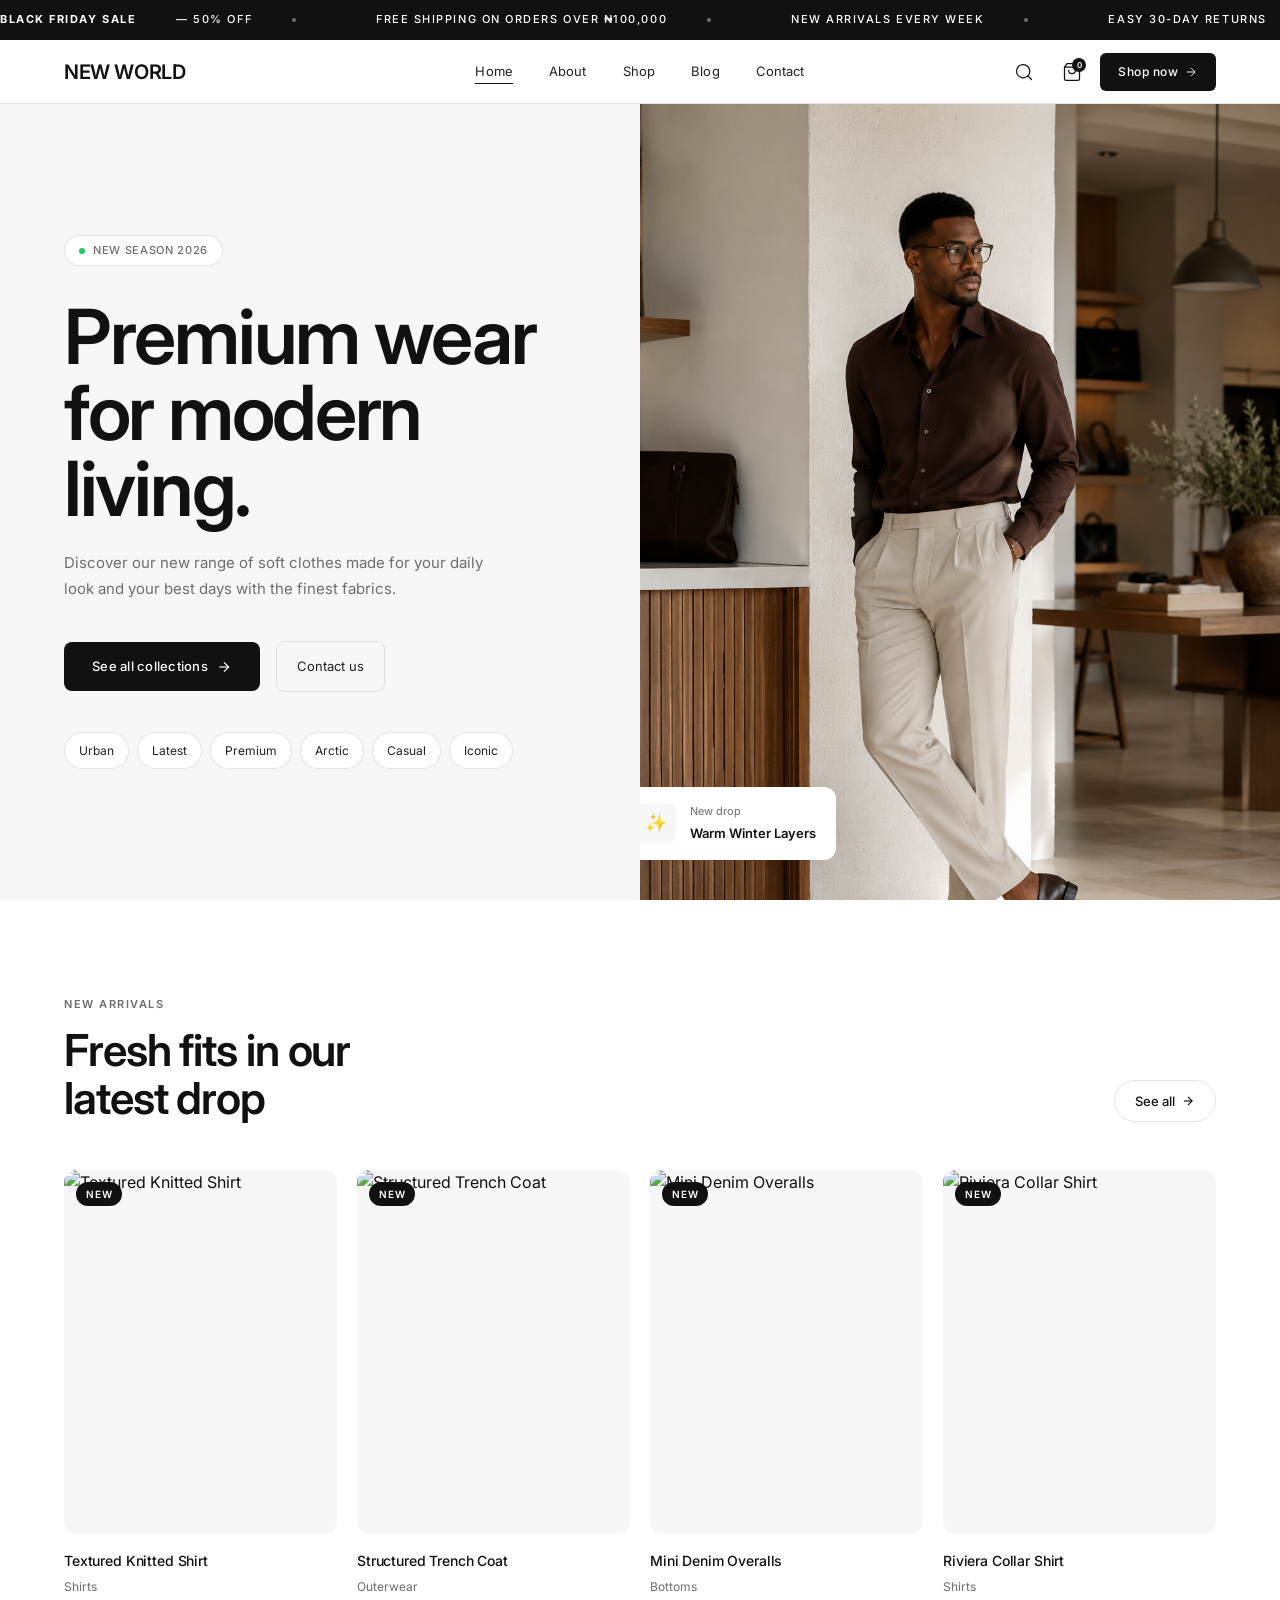
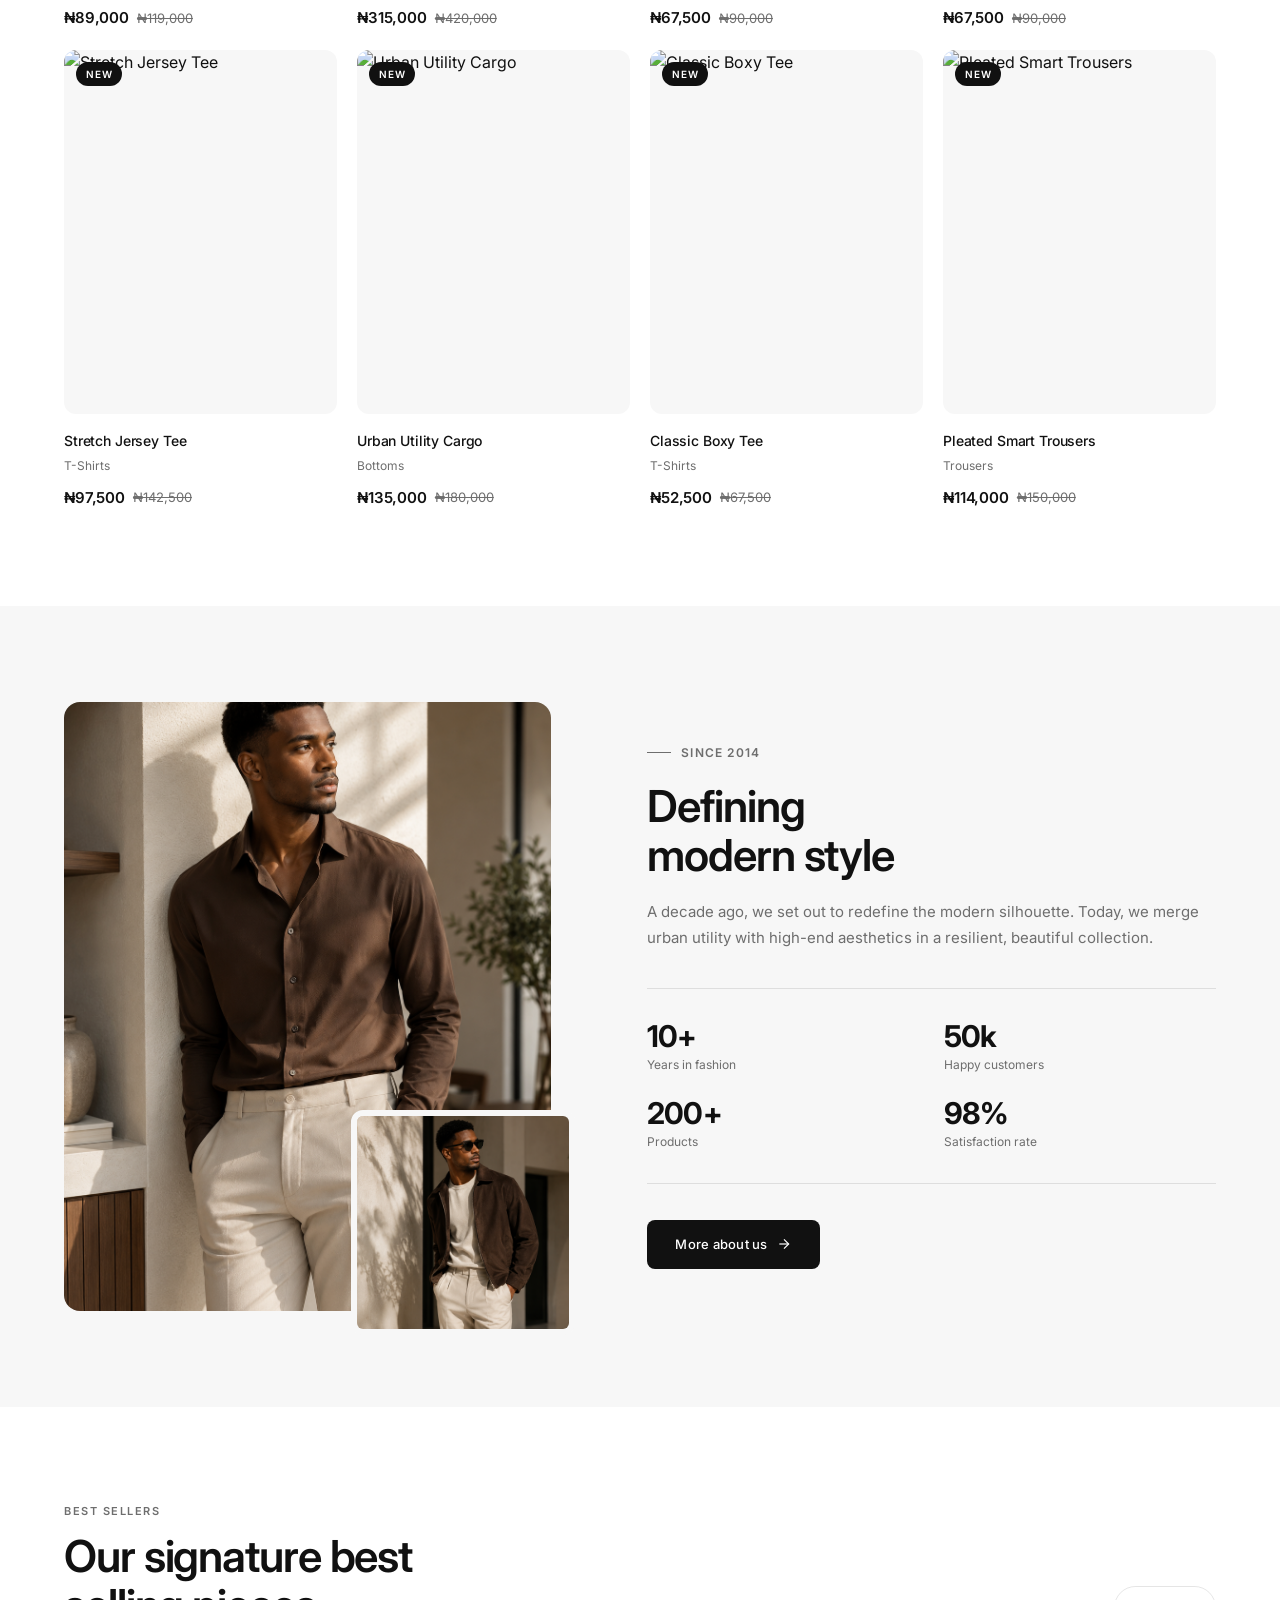
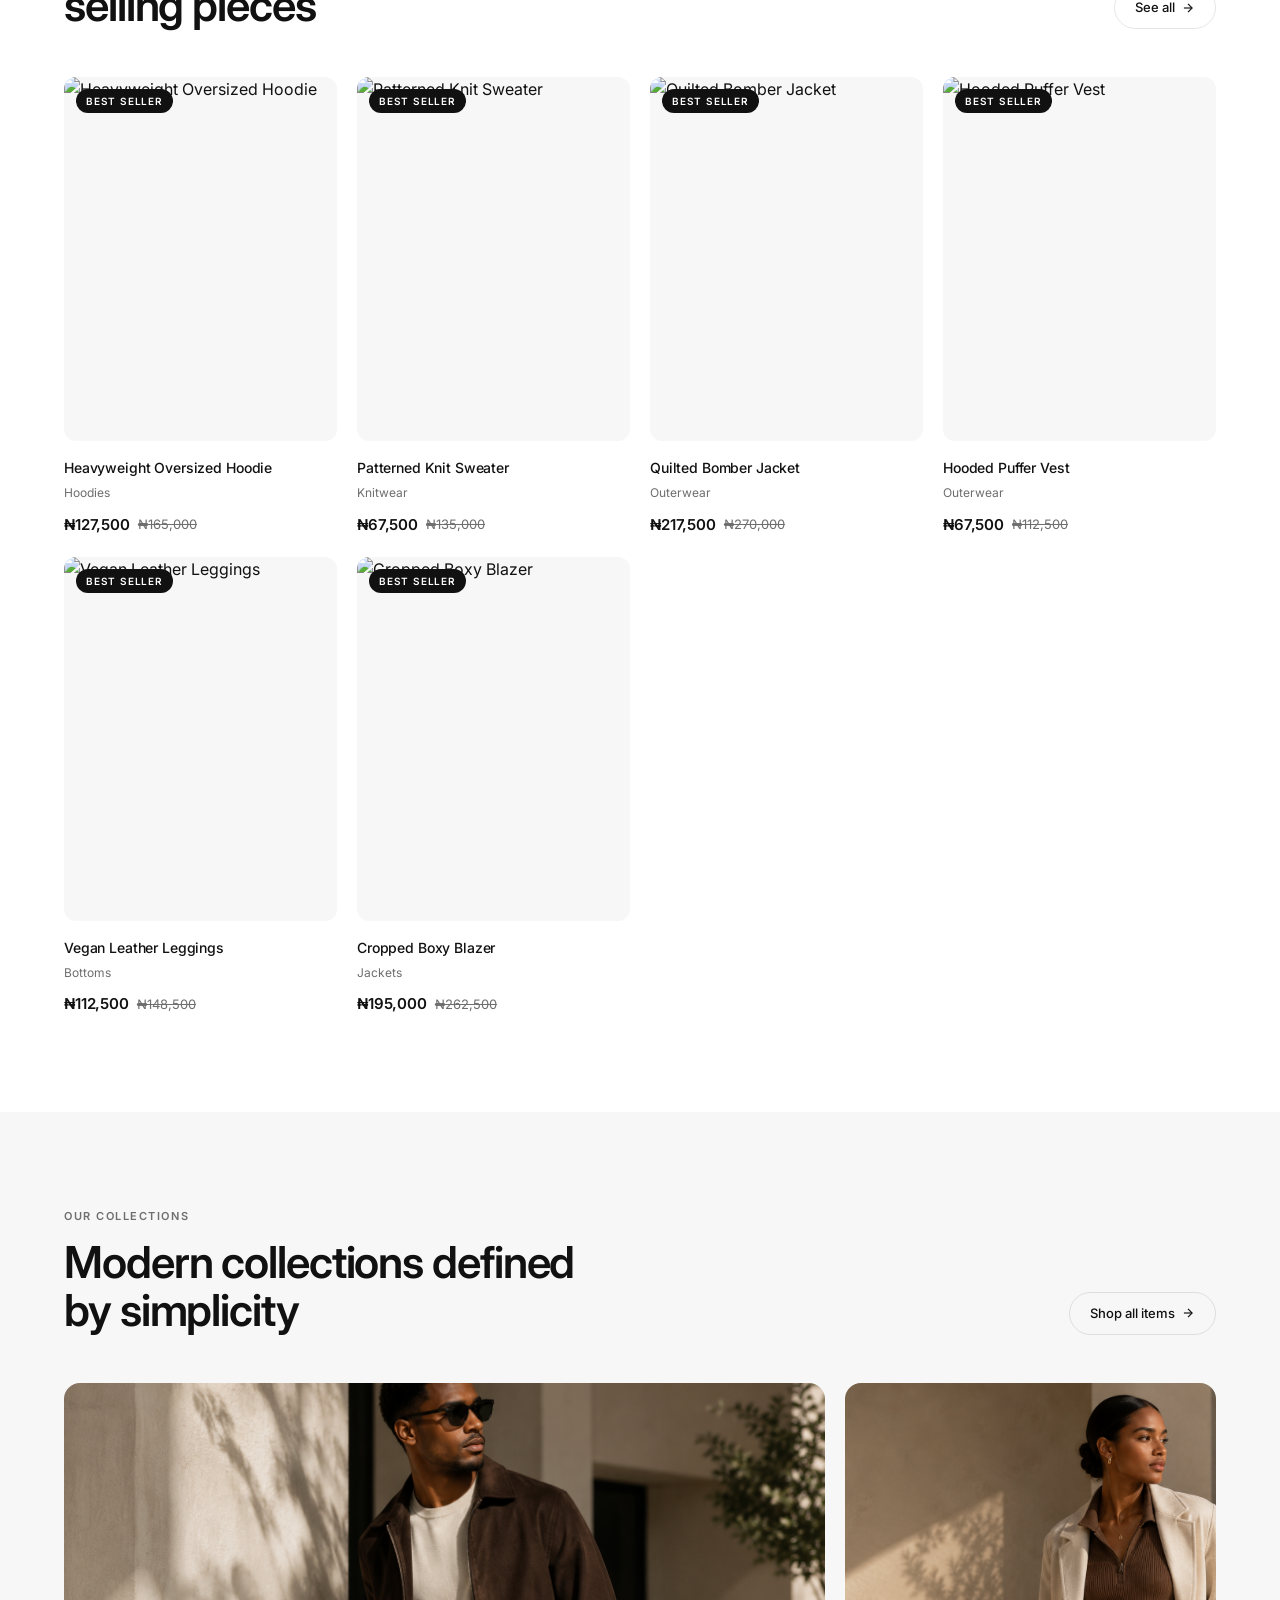
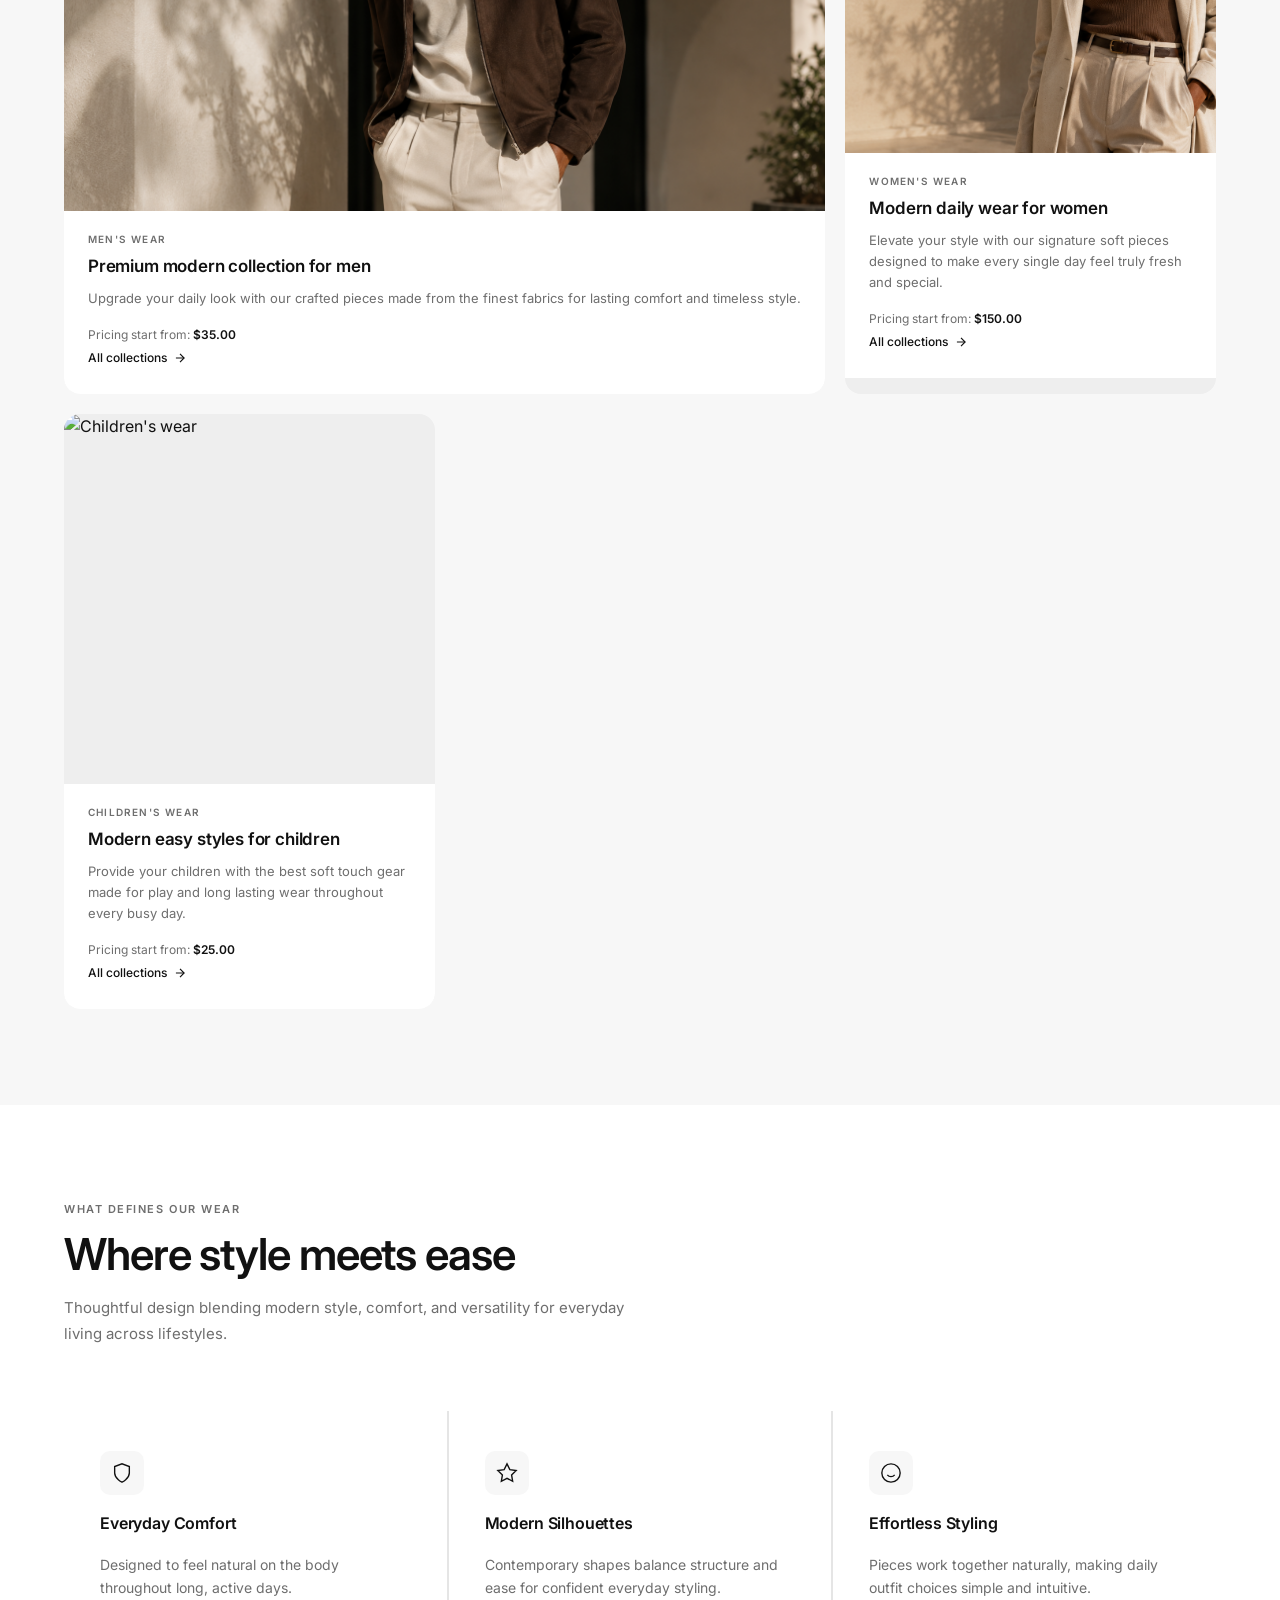
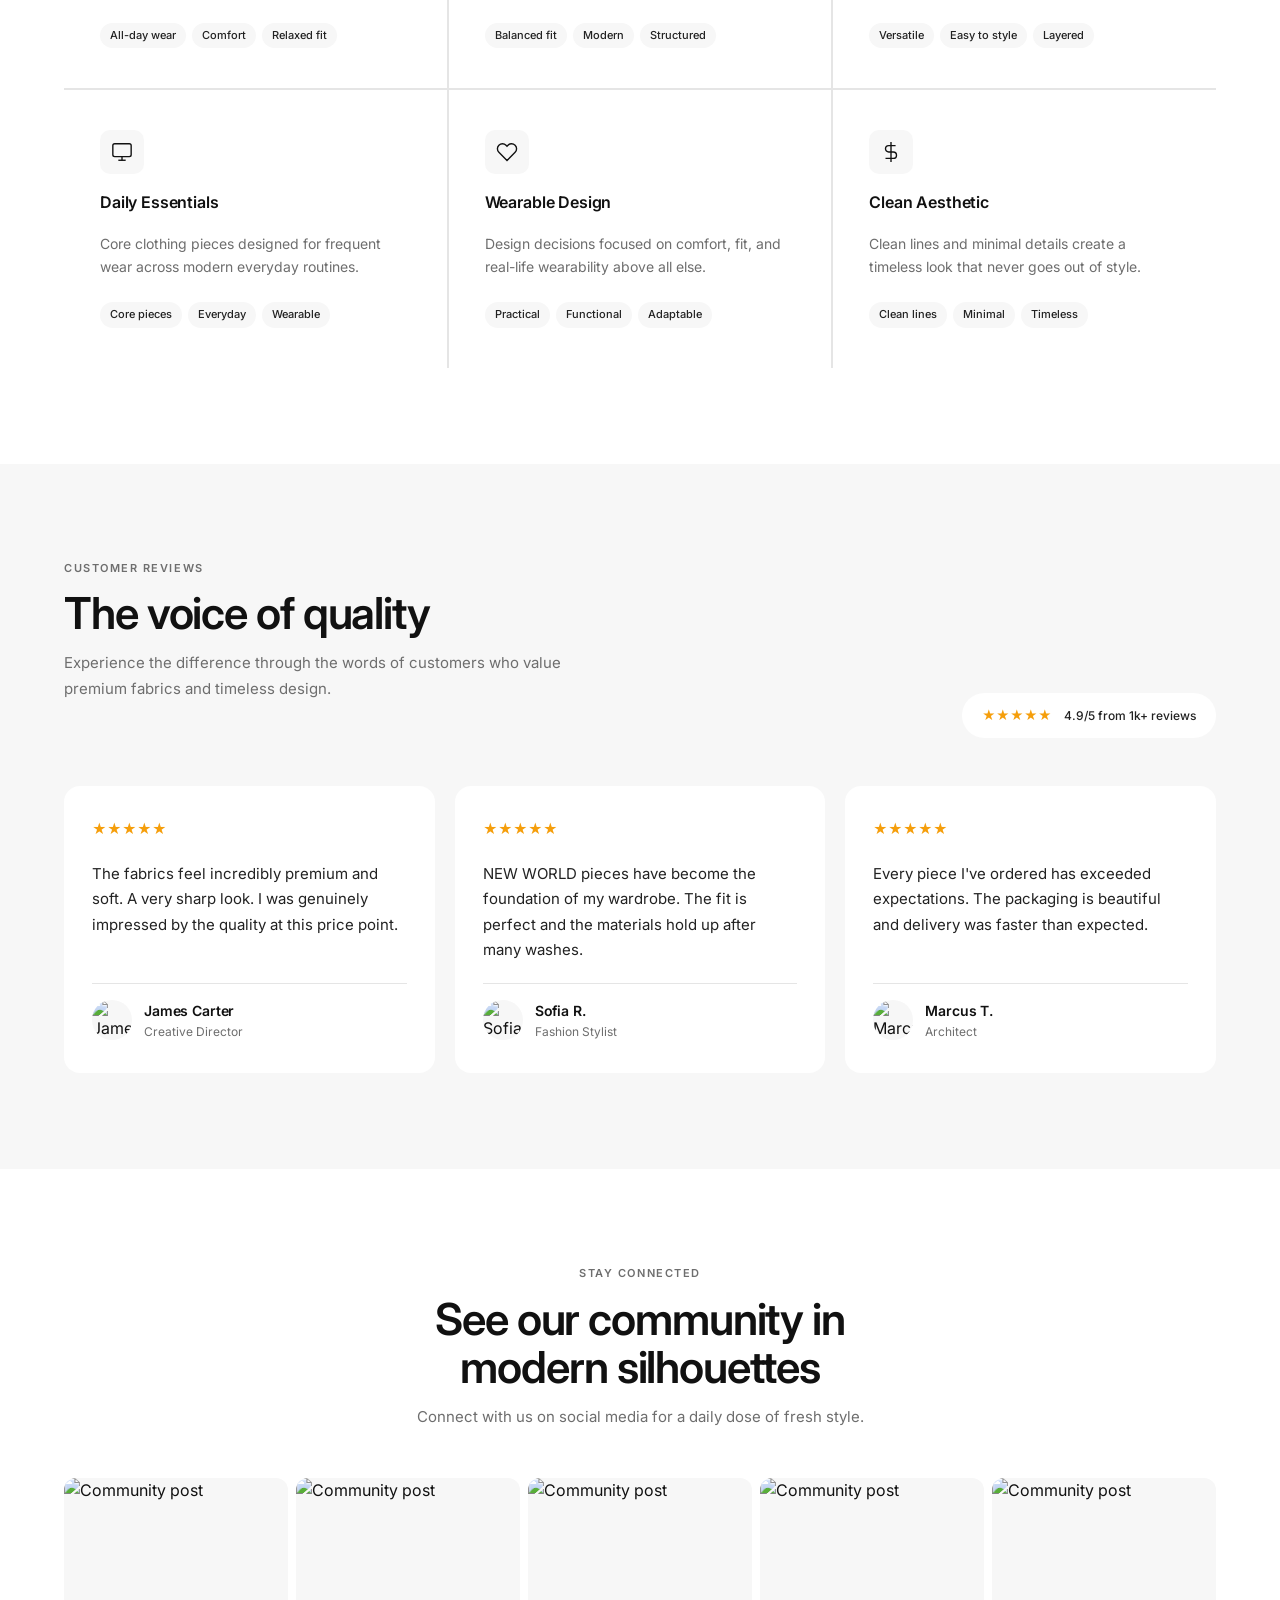
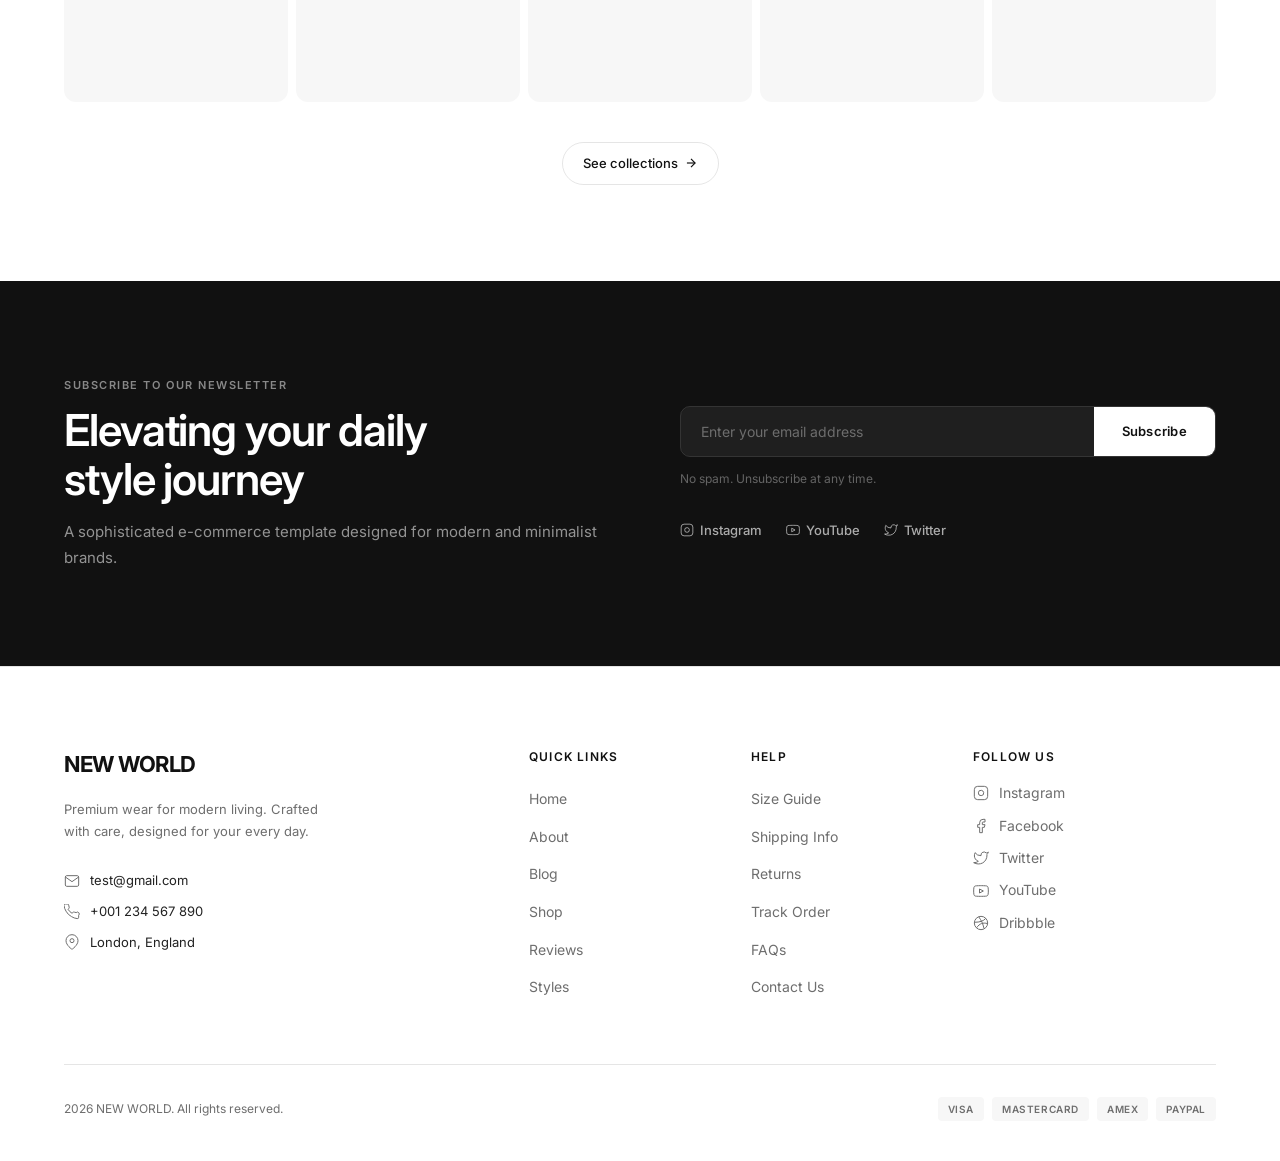
==== commit 94f79396: "Fixed the images" ====
--- a/index.html
+++ b/index.html
@@ -3,7 +3,7 @@
 <head>
   <meta charset="UTF-8">
   <meta name="viewport" content="width=device-width, initial-scale=1.0">
-  <title>Wearix — Premium Wear for Modern Living</title>
+  <title>NEW WORLD — Premium Wear for Modern Living</title>
   <meta name="description" content="Discover our new range of soft clothes made for your daily look with the finest fabrics.">
   <link rel="stylesheet" href="assets/css/global.css">
   <link rel="preconnect" href="https://fonts.googleapis.com">
@@ -27,13 +27,13 @@
 <header class="site-header">
   <div class="container">
     <div class="nav-wrapper">
-      <a href="/" class="nav-logo-text">Wearix</a>
+      <a href="index.html" class="nav-logo-text">NEW WORLD</a>
       <nav class="nav-links">
         <a href="#" class="active">Home</a>
         <a href="#">About</a>
         <a href="shop.html">Shop</a>
         <a href="#">Blog</a>
-        <a href="#">Contact</a>
+        <a href="contact.html">Contact</a>
       </nav>
       <div class="nav-actions">
         <button class="nav-btn" aria-label="Search">
@@ -60,7 +60,7 @@
   <a href="#">About</a>
   <a href="shop.html">Shop</a>
   <a href="#">Blog</a>
-  <a href="#">Contact</a>
+  <a href="contact.html">Contact</a>
 </nav>
 
 <main>
@@ -90,7 +90,7 @@
     </div>
     <div class="hero-right">
       <div class="hero-main-img">
-        <img src="https://framerusercontent.com/images/g813yVl0fq2gEobS7kOZx537SY.jpg" alt="Warm Winter Layers" fetchpriority="high">
+        <img src="assets/images/hero img.png" alt="Warm Winter Layers" fetchpriority="high">
       </div>
       <div class="hero-floating-card">
         <div class="floating-card-icon">&#10024;</div>
@@ -123,10 +123,10 @@
       <div class="brand-story-inner">
         <div class="brand-story-images reveal">
           <div class="brand-story-main">
-            <img src="https://framerusercontent.com/images/FFAlreqmltBbtn7iNy9lIQTMI.png" alt="Wearix brand story" loading="lazy">
+            <img src="assets/images/brown boy.png" alt="NEW WORLD brand story" loading="lazy">
           </div>
           <div class="brand-story-accent">
-            <img src="https://framerusercontent.com/images/6nknFZTNUtU9BA1FnqLy7dPrtmE.png" alt="Wearix detail" loading="lazy">
+            <img src="assets/images/brown man square.png" alt="NEW WORLD detail" loading="lazy">
           </div>
         </div>
         <div class="brand-story-content">
@@ -191,7 +191,7 @@
       <div class="collections-grid">
         <article class="collection-card reveal">
           <div class="collection-img">
-            <img src="https://framerusercontent.com/images/XY7DXjHvJ7qxI2SulzDqvBiRbvw.png" alt="Men's wear" loading="lazy">
+            <img src="assets/images/brown man square.png" alt="Men's wear" loading="lazy">
           </div>
           <div class="collection-info">
             <p class="collection-category">Men's wear</p>
@@ -206,7 +206,7 @@
         </article>
         <article class="collection-card reveal reveal-d1">
           <div class="collection-img">
-            <img src="https://framerusercontent.com/images/VW4VJmmdCt9WP6FoBGWnqDq6VS8.png" alt="Women's wear" loading="lazy">
+            <img src="assets/images/brown lady hero bg.png" alt="Women's wear" loading="lazy">
           </div>
           <div class="collection-info">
             <p class="collection-category">Women's wear</p>
@@ -351,7 +351,7 @@
         </div>
         <div class="testimonial-card reveal reveal-d1">
           <div class="testimonial-stars">&#9733;&#9733;&#9733;&#9733;&#9733;</div>
-          <p class="testimonial-text">Wearix pieces have become the foundation of my wardrobe. The fit is perfect and the materials hold up after many washes.</p>
+          <p class="testimonial-text">NEW WORLD pieces have become the foundation of my wardrobe. The fit is perfect and the materials hold up after many washes.</p>
           <div class="testimonial-author">
             <div class="author-avatar">
               <img src="https://framerusercontent.com/images/hpBEL1qSUqtuE2iSr01qaWoVTJM.png" alt="Sofia R." loading="lazy">
@@ -459,7 +459,7 @@
     <div class="footer-grid">
       <div>
         <div class="footer-logo-wrap">
-          <p class="footer-logo-text">Wearix</p>
+          <p class="footer-logo-text">NEW WORLD</p>
         </div>
         <p class="footer-tagline">Premium wear for modern living. Crafted with care, designed for your every day.</p>
         <div class="footer-contact-items">
@@ -526,7 +526,7 @@
       </div>
     </div>
     <div class="footer-bottom">
-      <p class="footer-legal">2026 Wearix. All rights reserved.</p>
+      <p class="footer-legal">2026 NEW WORLD. All rights reserved.</p>
       <div class="footer-payment-badges">
         <span class="payment-icon">Visa</span>
         <span class="payment-icon">Mastercard</span>
